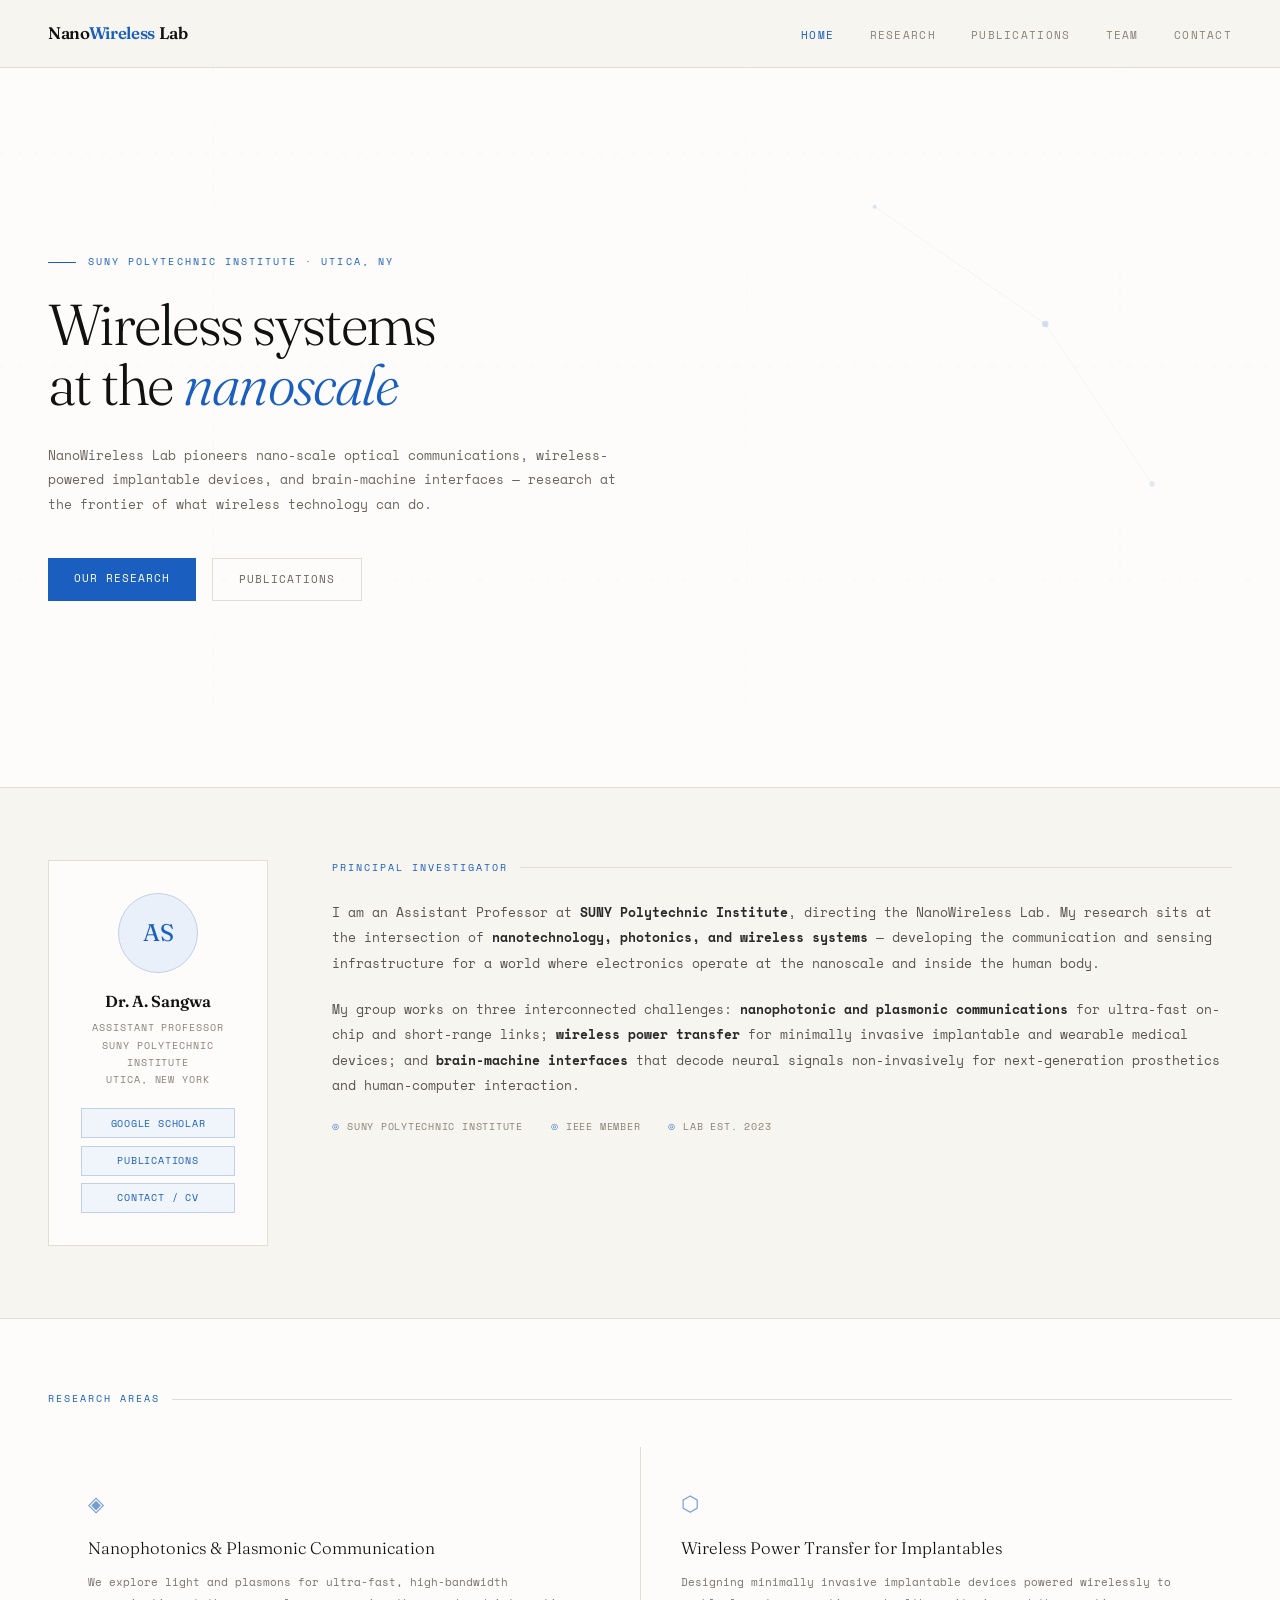
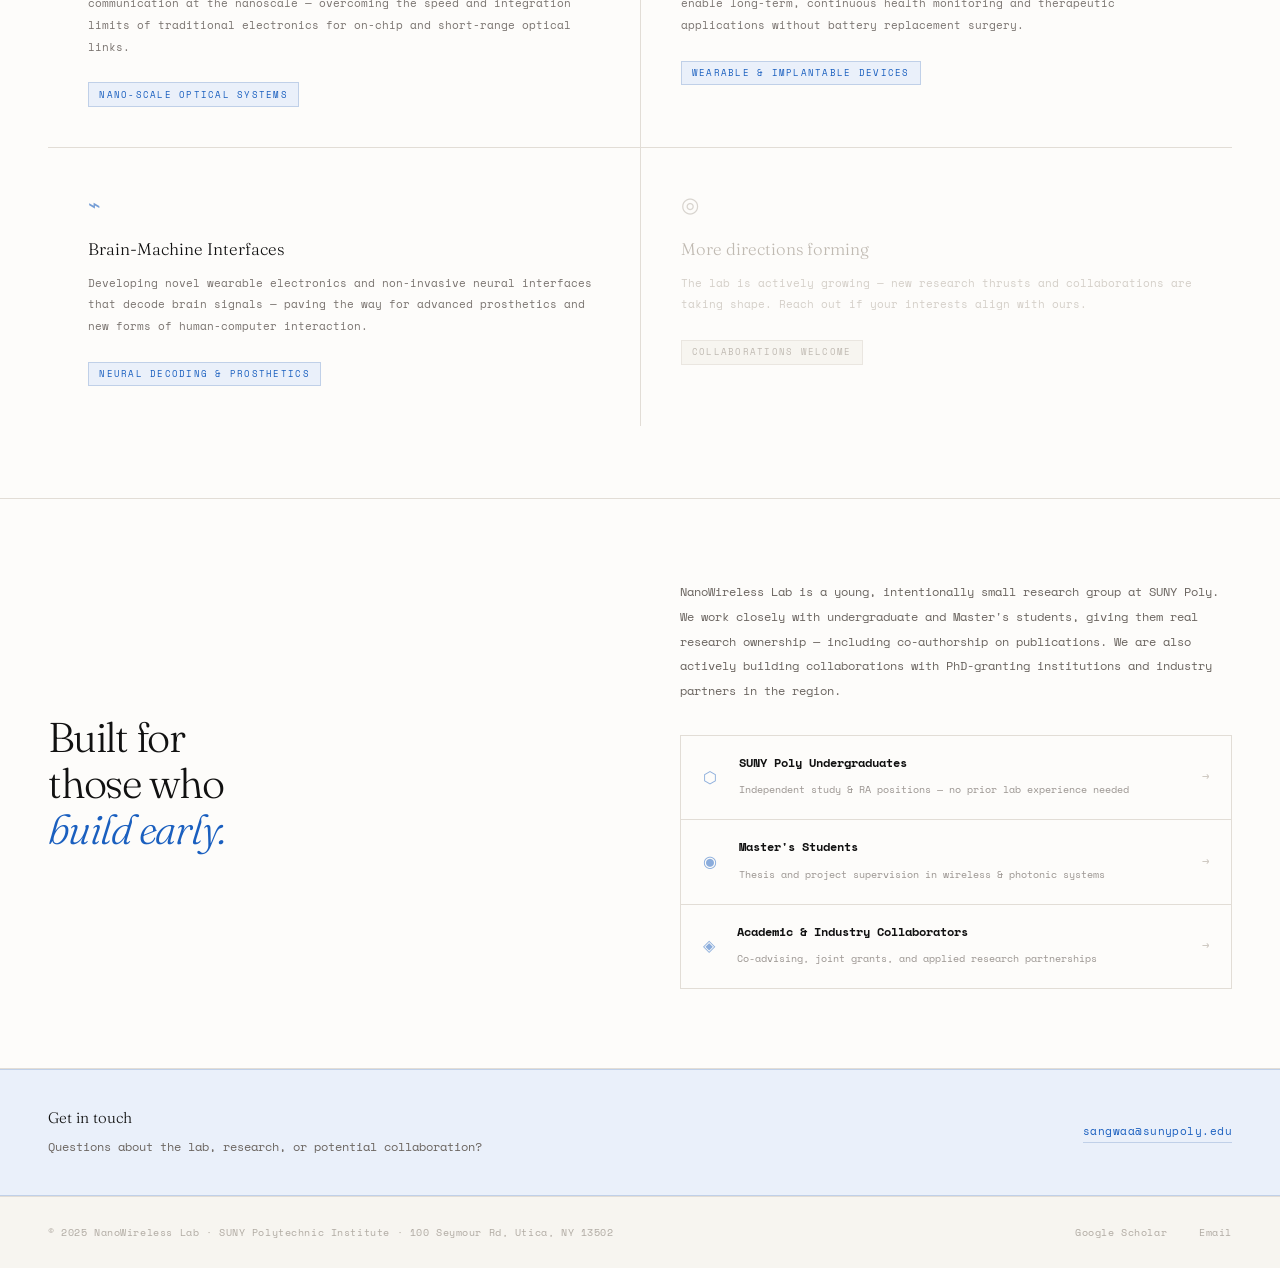
==== index.html @ 0c6a1d3f "Initial site upload" ====
<!DOCTYPE html>
<html lang="en">
<head>
  <meta charset="UTF-8"/>
  <meta name="viewport" content="width=device-width, initial-scale=1.0"/>
  <title>NanoWireless Lab — SUNY Polytechnic Institute</title>
  <meta name="description" content="NanoWireless Lab at SUNY Polytechnic Institute — research in nanophotonics, wireless power transfer, and brain-machine interfaces."/>
  <link rel="stylesheet" href="css/style.css"/>
  <style>
    /* ── HERO ── */
    .hero {
      min-height: 80vh;
      display: flex;
      flex-direction: column;
      justify-content: center;
      padding: 5rem 3rem;
      background: var(--bg-white);
      border-bottom: 1px solid var(--border);
      position: relative;
      overflow: hidden;
    }
    .hero-grid {
      position: absolute;
      inset: 0;
      pointer-events: none;
    }
    .hero-eyebrow {
      font-size: 0.64rem;
      letter-spacing: 0.2em;
      text-transform: uppercase;
      color: var(--blue);
      margin-bottom: 1.5rem;
      display: flex;
      align-items: center;
      gap: 0.75rem;
      position: relative;
      z-index: 2;
    }
    .hero-eyebrow::before { content: ''; display: block; width: 28px; height: 1px; background: var(--blue); }
    .hero h1 {
      font-family: var(--font-serif);
      font-size: clamp(2.8rem, 4.5vw, 4.4rem);
      font-weight: 300;
      line-height: 1.05;
      color: var(--text-dark);
      letter-spacing: -0.03em;
      margin-bottom: 1.75rem;
      max-width: 740px;
      position: relative;
      z-index: 2;
    }
    .hero h1 em { font-style: italic; color: var(--blue); }
    .hero-desc {
      font-size: 0.8rem;
      line-height: 1.95;
      color: var(--text-mute);
      max-width: 580px;
      margin-bottom: 2.5rem;
      position: relative;
      z-index: 2;
    }
    .hero-cta { display: flex; gap: 1rem; position: relative; z-index: 2; flex-wrap: wrap; }

    /* ── PI ── */
    .pi-section {
      padding: 4.5rem 3rem;
      display: grid;
      grid-template-columns: 220px 1fr;
      gap: 4rem;
      align-items: start;
      border-bottom: 1px solid var(--border);
      background: var(--bg);
    }
    .pi-card {
      border: 1px solid var(--border);
      padding: 2rem;
      text-align: center;
      background: var(--bg-white);
    }
    .pi-avatar {
      width: 80px; height: 80px;
      border-radius: 50%;
      background: var(--blue-lt);
      border: 1px solid var(--blue-mid);
      display: flex; align-items: center; justify-content: center;
      font-family: var(--font-serif);
      font-size: 1.5rem;
      color: var(--blue);
      margin: 0 auto 1rem;
    }
    .pi-name { font-family: var(--font-serif); font-size: 1rem; font-weight: 600; color: var(--text-dark); margin-bottom: 0.3rem; }
    .pi-title { font-size: 0.6rem; color: #8A8278; letter-spacing: 0.1em; line-height: 1.8; text-transform: uppercase; margin-bottom: 1.25rem; }
    .pi-links { display: flex; flex-direction: column; gap: 0.45rem; }
    .pi-link {
      font-size: 0.6rem; color: var(--blue); letter-spacing: 0.08em;
      text-transform: uppercase; text-decoration: none;
      border: 1px solid var(--blue-mid); padding: 0.4rem;
      transition: all 0.2s; background: #F0F5FC;
    }
    .pi-link:hover { background: #E0EAFA; text-decoration: none; }

    .pi-bio-label {
      font-size: 0.62rem; letter-spacing: 0.2em; text-transform: uppercase;
      color: var(--blue); margin-bottom: 1.5rem;
      display: flex; align-items: center; gap: 0.75rem;
    }
    .pi-bio-label::after { content: ''; flex: 1; height: 1px; background: var(--border); }
    .pi-bio { font-size: 0.8rem; line-height: 2; color: #5A5450; margin-bottom: 1.25rem; }
    .pi-bio strong { color: var(--text-mid); font-weight: 700; }
    .affil { display: flex; gap: 1.75rem; flex-wrap: wrap; margin-top: 0.75rem; }
    .affil-item { font-size: 0.6rem; color: #8A8278; letter-spacing: 0.08em; text-transform: uppercase; display: flex; align-items: center; gap: 0.45rem; }
    .affil-item::before { content: '◎'; color: var(--blue); font-size: 0.5rem; }

    /* ── RESEARCH ── */
    .research-section {
      padding: 4.5rem 3rem;
      background: var(--bg-white);
      border-bottom: 1px solid var(--border);
    }
    .research-grid {
      display: grid;
      grid-template-columns: 1fr 1fr;
      gap: 1px;
      background: var(--border);
    }
    .research-card {
      background: var(--bg-white);
      padding: 2.5rem;
      position: relative;
      overflow: hidden;
      transition: background 0.25s;
      cursor: default;
    }
    .research-card::before {
      content: ''; position: absolute; top: 0; left: 0;
      width: 3px; height: 0; background: var(--blue);
      transition: height 0.35s ease;
    }
    .research-card:hover { background: #F0F5FC; }
    .research-card:hover::before { height: 100%; }
    .card-icon { font-size: 1.3rem; margin-bottom: 1.1rem; display: block; color: var(--blue); opacity: 0.6; }
    .card-title { font-family: var(--font-serif); font-size: 1.05rem; font-weight: 300; color: var(--text-dark); margin-bottom: 0.7rem; line-height: 1.3; }
    .card-body { font-size: 0.71rem; line-height: 1.9; color: #7A7470; margin-bottom: 1.4rem; }
    .card-tag {
      display: inline-block; font-size: 0.56rem; letter-spacing: 0.14em;
      text-transform: uppercase; color: var(--blue);
      border: 1px solid var(--blue-mid); padding: 0.26rem 0.65rem;
      background: var(--blue-lt);
    }
    .card-ghost .card-title { color: #C0BAB2; }
    .card-ghost .card-body  { color: #D4CFC8; }
    .card-ghost .card-icon  { color: #C0BAB2; }
    .card-ghost .card-tag   { color: #C0BAB2; border-color: var(--border-lt); background: var(--bg); }
    .card-ghost::before { display: none; }
    .card-ghost:hover { background: var(--bg-white); }

    /* ── VISION/JOIN ── */
    .vision-section {
      padding: 5rem 3rem;
      background: var(--bg-white);
      border-bottom: 1px solid var(--border);
      display: grid;
      grid-template-columns: 1fr 1fr;
      gap: 5rem;
      align-items: center;
    }
    .vision-hl {
      font-family: var(--font-serif);
      font-size: 2.6rem;
      font-weight: 300;
      color: var(--text-dark);
      line-height: 1.1;
      letter-spacing: -0.03em;
    }
    .vision-hl em { font-style: italic; color: var(--blue); }
    .vision-body { font-size: 0.77rem; line-height: 2; color: var(--text-mute); margin-bottom: 2rem; }
    .opp-list { display: flex; flex-direction: column; }
    .opp-item {
      display: flex; align-items: center; gap: 1.4rem;
      padding: 1.15rem 1.35rem;
      border: 1px solid var(--border);
      margin-bottom: -1px;
      cursor: pointer;
      transition: all 0.2s;
      background: var(--bg-white);
      text-decoration: none;
    }
    .opp-item:hover { background: #F0F5FC; border-color: #A8C0E0; z-index: 1; position: relative; text-decoration: none; }
    .opp-icon { font-size: 1rem; color: var(--blue); opacity: 0.5; }
    .opp-text strong { display: block; font-size: 0.73rem; color: var(--text-dark); margin-bottom: 0.15rem; }
    .opp-text span { font-size: 0.61rem; color: var(--text-faint); }
    .opp-arrow { margin-left: auto; color: #C8C2BA; transition: color 0.2s; font-size: 0.78rem; }
    .opp-item:hover .opp-arrow { color: var(--blue); }

    @media (max-width: 900px) {
      .pi-section { grid-template-columns: 1fr; gap: 2rem; }
      .research-grid { grid-template-columns: 1fr; }
      .vision-section { grid-template-columns: 1fr; gap: 3rem; }
      .hero { padding: 4rem 1.5rem; }
      .pi-section, .research-section, .vision-section { padding: 3rem 1.5rem; }
    }
  </style>
</head>
<body>

  <nav class="nav">
    <a class="nav-logo" href="index.html">Nano<span>Wireless</span> Lab</a>
    <button class="nav-menu-btn" aria-label="Menu">☰</button>
    <ul class="nav-links">
      <li><a href="index.html" class="active">Home</a></li>
      <li><a href="pages/research.html">Research</a></li>
      <li><a href="pages/publications.html">Publications</a></li>
      <li><a href="pages/team.html">Team</a></li>
      <li><a href="pages/contact.html">Contact</a></li>
    </ul>
  </nav>

  <!-- HERO -->
  <section class="hero">
    <svg class="hero-grid" viewBox="0 0 1200 600" preserveAspectRatio="xMidYMid slice" xmlns="http://www.w3.org/2000/svg">
      <line x1="0" y1="80"  x2="1200" y2="80"  stroke="#1A5FBF" stroke-width="0.4" stroke-dasharray="4,12" opacity="0.07"/>
      <line x1="0" y1="280" x2="1200" y2="280" stroke="#1A5FBF" stroke-width="0.4" stroke-dasharray="4,12" opacity="0.05"/>
      <line x1="0" y1="480" x2="1200" y2="480" stroke="#1A5FBF" stroke-width="0.4" stroke-dasharray="4,12" opacity="0.04"/>
      <line x1="200"  y1="0" x2="200"  y2="600" stroke="#1A5FBF" stroke-width="0.4" stroke-dasharray="4,12" opacity="0.05"/>
      <line x1="700"  y1="0" x2="700"  y2="600" stroke="#1A5FBF" stroke-width="0.4" stroke-dasharray="4,12" opacity="0.04"/>
      <line x1="1050" y1="0" x2="1050" y2="600" stroke="#1A5FBF" stroke-width="0.4" stroke-dasharray="4,12" opacity="0.04"/>
      <circle cx="980" cy="240" r="3"   fill="#1A5FBF" opacity="0.18"/>
      <circle cx="820" cy="130" r="2"   fill="#1A5FBF" opacity="0.14"/>
      <circle cx="1080" cy="390" r="2.5" fill="#1A5FBF" opacity="0.12"/>
      <line x1="980" y1="240" x2="820" y2="130"  stroke="#1A5FBF" stroke-width="0.6" opacity="0.08"/>
      <line x1="980" y1="240" x2="1080" y2="390" stroke="#1A5FBF" stroke-width="0.6" opacity="0.07"/>
    </svg>

    <div class="hero-eyebrow anim-1">SUNY Polytechnic Institute · Utica, NY</div>
    <h1 class="anim-2">Wireless systems<br/>at the <em>nanoscale</em></h1>
    <p class="hero-desc anim-3">
      NanoWireless Lab pioneers nano-scale optical communications, wireless-powered implantable devices, and brain-machine interfaces — research at the frontier of what wireless technology can do.
    </p>
    <div class="hero-cta anim-4">
      <a class="btn-primary" href="pages/research.html">Our Research</a>
      <a class="btn-ghost"    href="pages/publications.html">Publications</a>
    </div>
  </section>

  <!-- PI BIO -->
  <section class="pi-section">
    <div>
      <div class="pi-card">
        <div class="pi-avatar">AS</div>
        <div class="pi-name">Dr. A. Sangwa</div>
        <div class="pi-title">Assistant Professor<br/>SUNY Polytechnic Institute<br/>Utica, New York</div>
        <div class="pi-links">
          <a class="pi-link" href="https://scholar.google.com/citations?user=TsjzTJYAAAAJ&hl=en" target="_blank" rel="noopener">Google Scholar</a>
          <a class="pi-link" href="pages/publications.html">Publications</a>
          <a class="pi-link" href="pages/contact.html">Contact / CV</a>
        </div>
      </div>
    </div>
    <div>
      <div class="pi-bio-label">Principal Investigator</div>
      <p class="pi-bio">
        I am an Assistant Professor at <strong>SUNY Polytechnic Institute</strong>, directing the NanoWireless Lab. My research sits at the intersection of <strong>nanotechnology, photonics, and wireless systems</strong> — developing the communication and sensing infrastructure for a world where electronics operate at the nanoscale and inside the human body.
      </p>
      <p class="pi-bio">
        My group works on three interconnected challenges: <strong>nanophotonic and plasmonic communications</strong> for ultra-fast on-chip and short-range links; <strong>wireless power transfer</strong> for minimally invasive implantable and wearable medical devices; and <strong>brain-machine interfaces</strong> that decode neural signals non-invasively for next-generation prosthetics and human-computer interaction.
      </p>
      <div class="affil">
        <span class="affil-item">SUNY Polytechnic Institute</span>
        <span class="affil-item">IEEE Member</span>
        <span class="affil-item">Lab est. 2023</span>
      </div>
    </div>
  </section>

  <!-- RESEARCH AREAS -->
  <section class="research-section">
    <div class="section-label">Research Areas</div>
    <div class="research-grid">
      <div class="research-card">
        <span class="card-icon">◈</span>
        <h3 class="card-title">Nanophotonics &amp; Plasmonic Communication</h3>
        <p class="card-body">We explore light and plasmons for ultra-fast, high-bandwidth communication at the nanoscale — overcoming the speed and integration limits of traditional electronics for on-chip and short-range optical links.</p>
        <span class="card-tag">Nano-scale Optical Systems</span>
      </div>
      <div class="research-card">
        <span class="card-icon">⬡</span>
        <h3 class="card-title">Wireless Power Transfer for Implantables</h3>
        <p class="card-body">Designing minimally invasive implantable devices powered wirelessly to enable long-term, continuous health monitoring and therapeutic applications without battery replacement surgery.</p>
        <span class="card-tag">Wearable &amp; Implantable Devices</span>
      </div>
      <div class="research-card">
        <span class="card-icon">⌁</span>
        <h3 class="card-title">Brain-Machine Interfaces</h3>
        <p class="card-body">Developing novel wearable electronics and non-invasive neural interfaces that decode brain signals — paving the way for advanced prosthetics and new forms of human-computer interaction.</p>
        <span class="card-tag">Neural Decoding &amp; Prosthetics</span>
      </div>
      <div class="research-card card-ghost">
        <span class="card-icon">◎</span>
        <h3 class="card-title">More directions forming</h3>
        <p class="card-body">The lab is actively growing — new research thrusts and collaborations are taking shape. Reach out if your interests align with ours.</p>
        <span class="card-tag">Collaborations Welcome</span>
      </div>
    </div>
  </section>

  <!-- VISION / JOIN -->
  <section class="vision-section">
    <div>
      <h2 class="vision-hl">Built for<br/>those who<br/><em>build early.</em></h2>
    </div>
    <div>
      <p class="vision-body">
        NanoWireless Lab is a young, intentionally small research group at SUNY Poly. We work closely with undergraduate and Master's students, giving them real research ownership — including co-authorship on publications. We are also actively building collaborations with PhD-granting institutions and industry partners in the region.
      </p>
      <div class="opp-list">
        <a class="opp-item" href="pages/contact.html">
          <span class="opp-icon">⬡</span>
          <div class="opp-text">
            <strong>SUNY Poly Undergraduates</strong>
            <span>Independent study &amp; RA positions — no prior lab experience needed</span>
          </div>
          <span class="opp-arrow">→</span>
        </a>
        <a class="opp-item" href="pages/contact.html">
          <span class="opp-icon">◉</span>
          <div class="opp-text">
            <strong>Master's Students</strong>
            <span>Thesis and project supervision in wireless &amp; photonic systems</span>
          </div>
          <span class="opp-arrow">→</span>
        </a>
        <a class="opp-item" href="pages/contact.html">
          <span class="opp-icon">◈</span>
          <div class="opp-text">
            <strong>Academic &amp; Industry Collaborators</strong>
            <span>Co-advising, joint grants, and applied research partnerships</span>
          </div>
          <span class="opp-arrow">→</span>
        </a>
      </div>
    </div>
  </section>

  <div class="contact-strip">
    <div>
      <strong>Get in touch</strong>
      <span>Questions about the lab, research, or potential collaboration?</span>
    </div>
    <a href="mailto:sangwaa@sunypoly.edu">sangwaa@sunypoly.edu</a>
  </div>

  <footer>
    <span class="footer-copy">© 2025 NanoWireless Lab · SUNY Polytechnic Institute · 100 Seymour Rd, Utica, NY 13502</span>
    <div class="footer-links">
      <a href="https://scholar.google.com/citations?user=TsjzTJYAAAAJ&hl=en" target="_blank" rel="noopener">Google Scholar</a>
      <a href="mailto:sangwaa@sunypoly.edu">Email</a>
    </div>
  </footer>

  <script src="js/main.js"></script>
</body>
</html>
---- css/style.css ----
@import url('https://fonts.googleapis.com/css2?family=Space+Mono:ital,wght@0,400;0,700&family=Fraunces:ital,opsz,wght@0,9..144,300;0,9..144,600;1,9..144,300&display=swap');

*, *::before, *::after { box-sizing: border-box; margin: 0; padding: 0; }

:root {
  --bg:        #F7F5F0;
  --bg-white:  #FDFCFA;
  --border:    #E2DDD6;
  --border-lt: #EAE6E0;
  --blue:      #1A5FBF;
  --blue-lt:   #EAF0FA;
  --blue-mid:  #C0D0E8;
  --text-dark: #111111;
  --text-mid:  #2A2A2A;
  --text-mute: #6B6560;
  --text-faint:#9A9490;
  --font-serif: 'Fraunces', serif;
  --font-mono:  'Space Mono', monospace;
}

html { scroll-behavior: smooth; }

body {
  font-family: var(--font-mono);
  background: var(--bg);
  color: var(--text-mid);
  font-size: 16px;
  line-height: 1.6;
}

a { color: var(--blue); text-decoration: none; }
a:hover { text-decoration: underline; }

/* ── NAV ── */
.nav {
  display: flex;
  justify-content: space-between;
  align-items: center;
  padding: 1.25rem 3rem;
  background: var(--bg);
  border-bottom: 1px solid var(--border);
  position: sticky;
  top: 0;
  z-index: 100;
}
.nav-logo {
  font-family: var(--font-serif);
  font-size: 1.05rem;
  font-weight: 600;
  color: var(--text-dark);
  letter-spacing: -0.02em;
  text-decoration: none;
}
.nav-logo span { color: var(--blue); }
.nav-links {
  display: flex;
  gap: 2.2rem;
  list-style: none;
}
.nav-links a {
  color: #8A8278;
  font-size: 0.67rem;
  letter-spacing: 0.12em;
  text-transform: uppercase;
  text-decoration: none;
  transition: color 0.2s;
}
.nav-links a:hover,
.nav-links a.active { color: var(--blue); }

.nav-menu-btn {
  display: none;
  background: none;
  border: none;
  cursor: pointer;
  font-size: 1.2rem;
  color: var(--text-mid);
}

/* ── BUTTONS ── */
.btn-primary {
  background: var(--blue);
  color: #fff;
  border: none;
  padding: 0.72rem 1.6rem;
  font-family: var(--font-mono);
  font-size: 0.67rem;
  letter-spacing: 0.1em;
  text-transform: uppercase;
  cursor: pointer;
  transition: background 0.2s;
  text-decoration: none;
  display: inline-block;
}
.btn-primary:hover { background: #1450A3; text-decoration: none; color: #fff; }

.btn-ghost {
  background: transparent;
  color: var(--text-mute);
  border: 1px solid var(--border);
  padding: 0.72rem 1.6rem;
  font-family: var(--font-mono);
  font-size: 0.67rem;
  letter-spacing: 0.1em;
  text-transform: uppercase;
  cursor: pointer;
  transition: all 0.2s;
  text-decoration: none;
  display: inline-block;
}
.btn-ghost:hover { border-color: var(--blue); color: var(--blue); text-decoration: none; }

/* ── SECTION LABEL ── */
.section-label {
  font-size: 0.62rem;
  letter-spacing: 0.2em;
  text-transform: uppercase;
  color: var(--blue);
  margin-bottom: 2.5rem;
  display: flex;
  align-items: center;
  gap: 0.75rem;
}
.section-label::after {
  content: '';
  flex: 1;
  height: 1px;
  background: var(--border);
}

/* ── PAGE HEADER (inner pages) ── */
.page-header {
  padding: 3.5rem 3rem 3rem;
  background: var(--bg-white);
  border-bottom: 1px solid var(--border);
}
.page-header .eyebrow {
  font-size: 0.62rem;
  letter-spacing: 0.2em;
  text-transform: uppercase;
  color: var(--blue);
  margin-bottom: 0.75rem;
  display: flex;
  align-items: center;
  gap: 0.6rem;
}
.page-header .eyebrow::before { content: ''; width: 22px; height: 1px; background: var(--blue); display: block; }
.page-header h1 {
  font-family: var(--font-serif);
  font-size: clamp(2rem, 3.5vw, 2.8rem);
  font-weight: 300;
  color: var(--text-dark);
  letter-spacing: -0.03em;
  line-height: 1.1;
}
.page-header p {
  font-size: 0.8rem;
  color: var(--text-mute);
  margin-top: 1rem;
  line-height: 1.9;
  max-width: 600px;
}

/* ── CONTACT STRIP ── */
.contact-strip {
  padding: 2.25rem 3rem;
  background: var(--blue-lt);
  border-top: 1px solid var(--blue-mid);
  border-bottom: 1px solid var(--blue-mid);
  display: flex;
  justify-content: space-between;
  align-items: center;
  gap: 1rem;
}
.contact-strip strong {
  display: block;
  font-family: var(--font-serif);
  font-size: 0.95rem;
  font-weight: 300;
  color: var(--text-dark);
  margin-bottom: 0.2rem;
}
.contact-strip span { font-size: 0.72rem; color: var(--text-mute); }
.contact-strip a {
  font-size: 0.7rem;
  color: var(--blue);
  border-bottom: 1px solid var(--blue-mid);
  padding-bottom: 0.1rem;
  letter-spacing: 0.04em;
  white-space: nowrap;
}

/* ── FOOTER ── */
footer {
  padding: 1.75rem 3rem;
  background: var(--bg);
  border-top: 1px solid var(--border);
  display: flex;
  justify-content: space-between;
  align-items: center;
  gap: 1rem;
}
.footer-copy { font-size: 0.6rem; color: #B0AAA2; letter-spacing: 0.06em; }
.footer-links { display: flex; gap: 2rem; }
.footer-links a { font-size: 0.6rem; color: #B0AAA2; text-decoration: none; letter-spacing: 0.06em; transition: color 0.2s; }
.footer-links a:hover { color: var(--blue); }

/* ── ANIMATIONS ── */
@keyframes fade-up {
  from { opacity: 0; transform: translateY(18px); }
  to   { opacity: 1; transform: translateY(0); }
}
.anim-1 { animation: fade-up 0.6s ease both; }
.anim-2 { animation: fade-up 0.6s 0.1s ease both; }
.anim-3 { animation: fade-up 0.6s 0.2s ease both; }
.anim-4 { animation: fade-up 0.6s 0.3s ease both; }

/* ── RESPONSIVE ── */
@media (max-width: 768px) {
  .nav { padding: 1rem 1.5rem; }
  .nav-links { display: none; flex-direction: column; gap: 1rem; position: absolute; top: 100%; left: 0; right: 0; background: var(--bg); border-bottom: 1px solid var(--border); padding: 1.5rem; }
  .nav-links.open { display: flex; }
  .nav-menu-btn { display: block; }
  .contact-strip { flex-direction: column; align-items: flex-start; }
  footer { flex-direction: column; align-items: flex-start; gap: 1rem; }
  .page-header { padding: 2.5rem 1.5rem 2rem; }
}
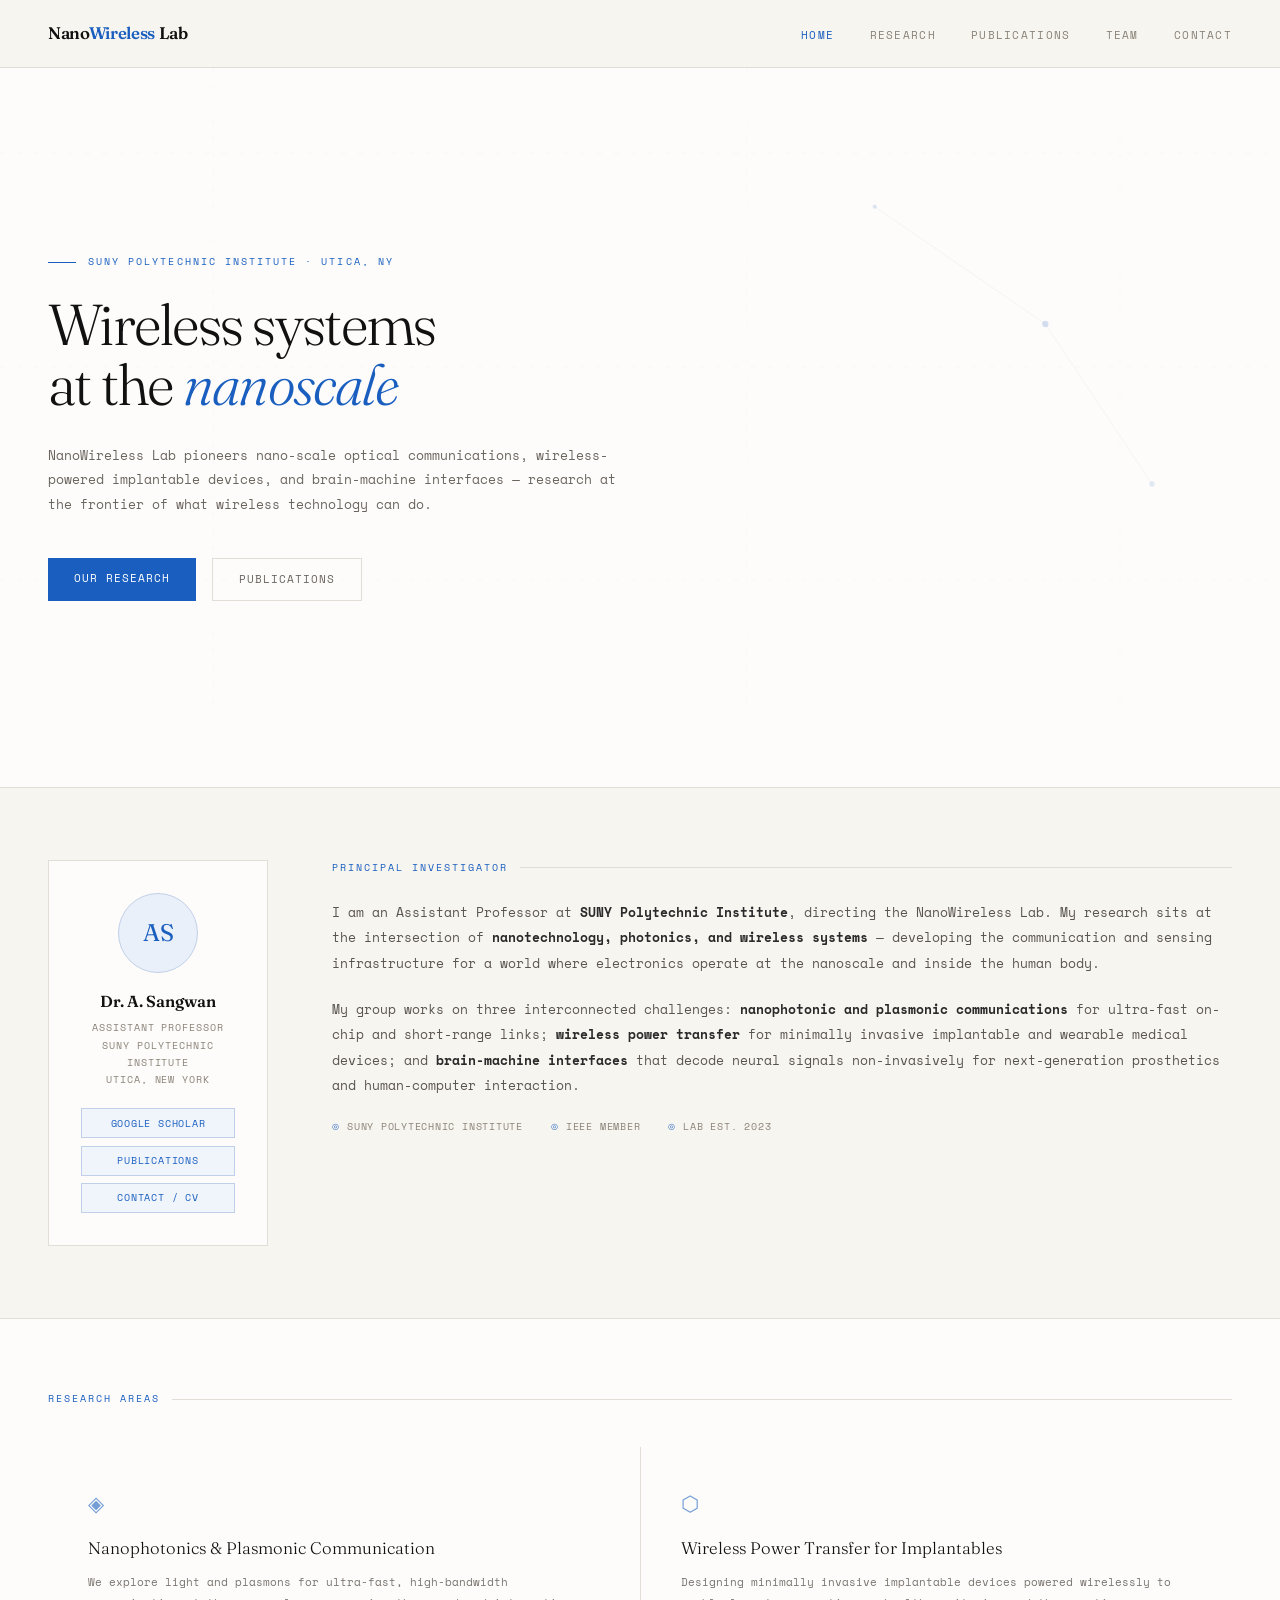
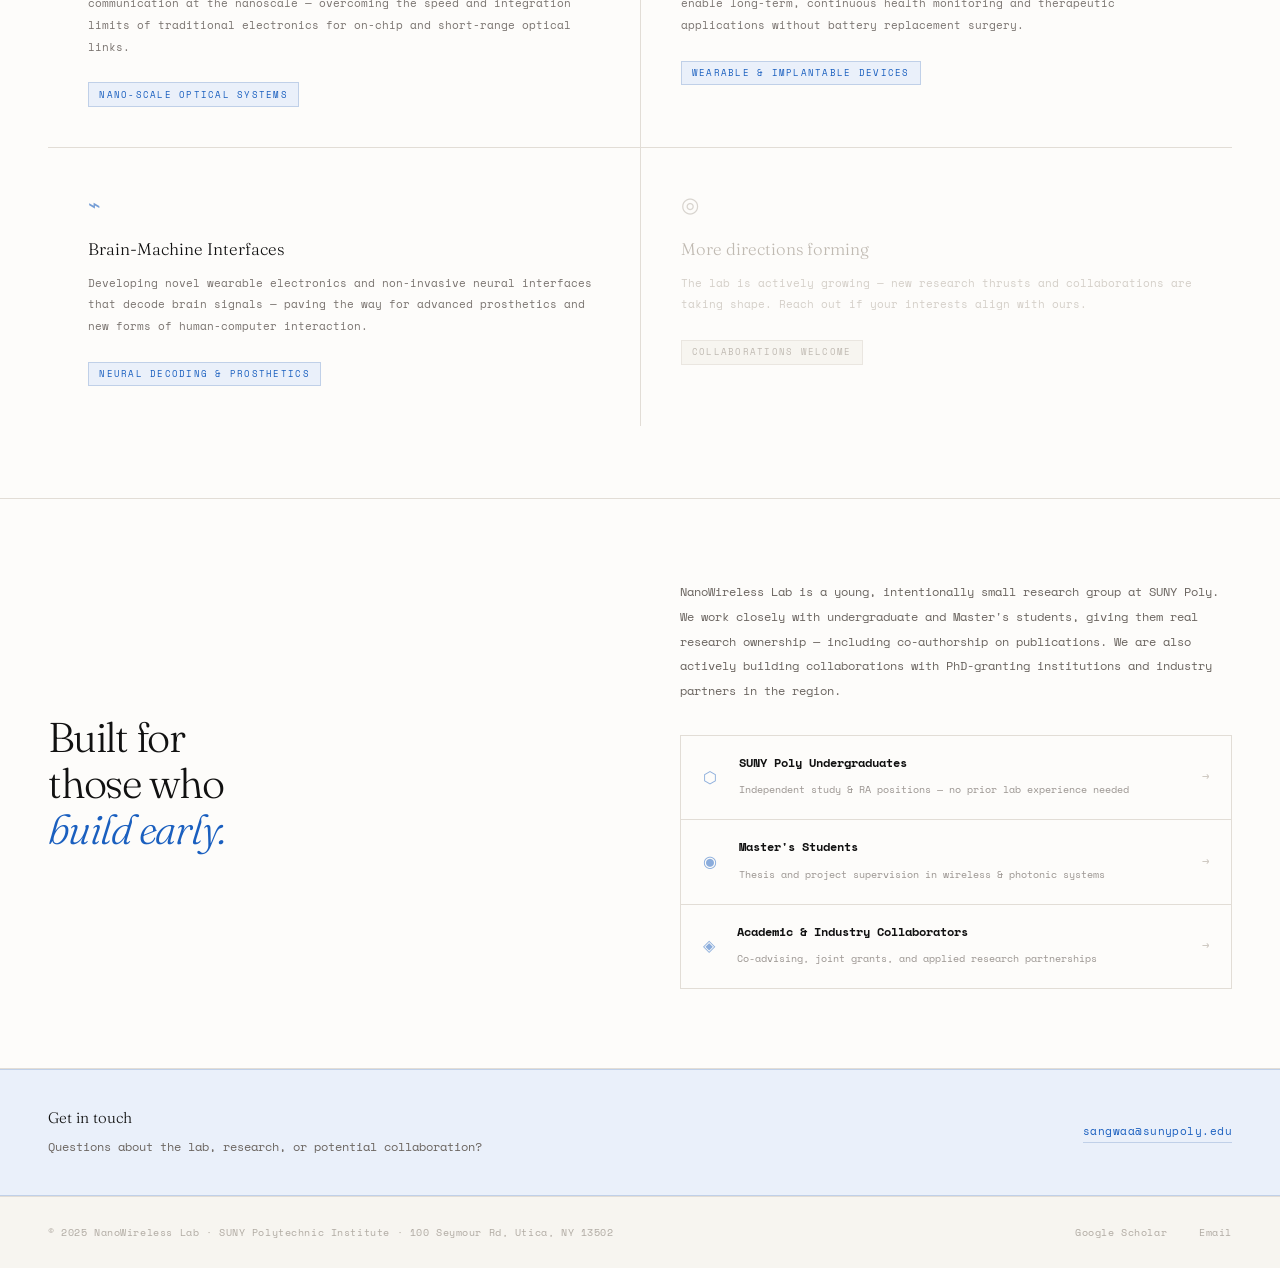
==== commit e123ce6f: "Correct name spelling from 'Sangwa' to 'Sangwan'" ====
--- a/index.html
+++ b/index.html
@@ -247,7 +247,7 @@
     <div>
       <div class="pi-card">
         <div class="pi-avatar">AS</div>
-        <div class="pi-name">Dr. A. Sangwa</div>
+        <div class="pi-name">Dr. A. Sangwan</div>
         <div class="pi-title">Assistant Professor<br/>SUNY Polytechnic Institute<br/>Utica, New York</div>
         <div class="pi-links">
           <a class="pi-link" href="https://scholar.google.com/citations?user=TsjzTJYAAAAJ&hl=en" target="_blank" rel="noopener">Google Scholar</a>
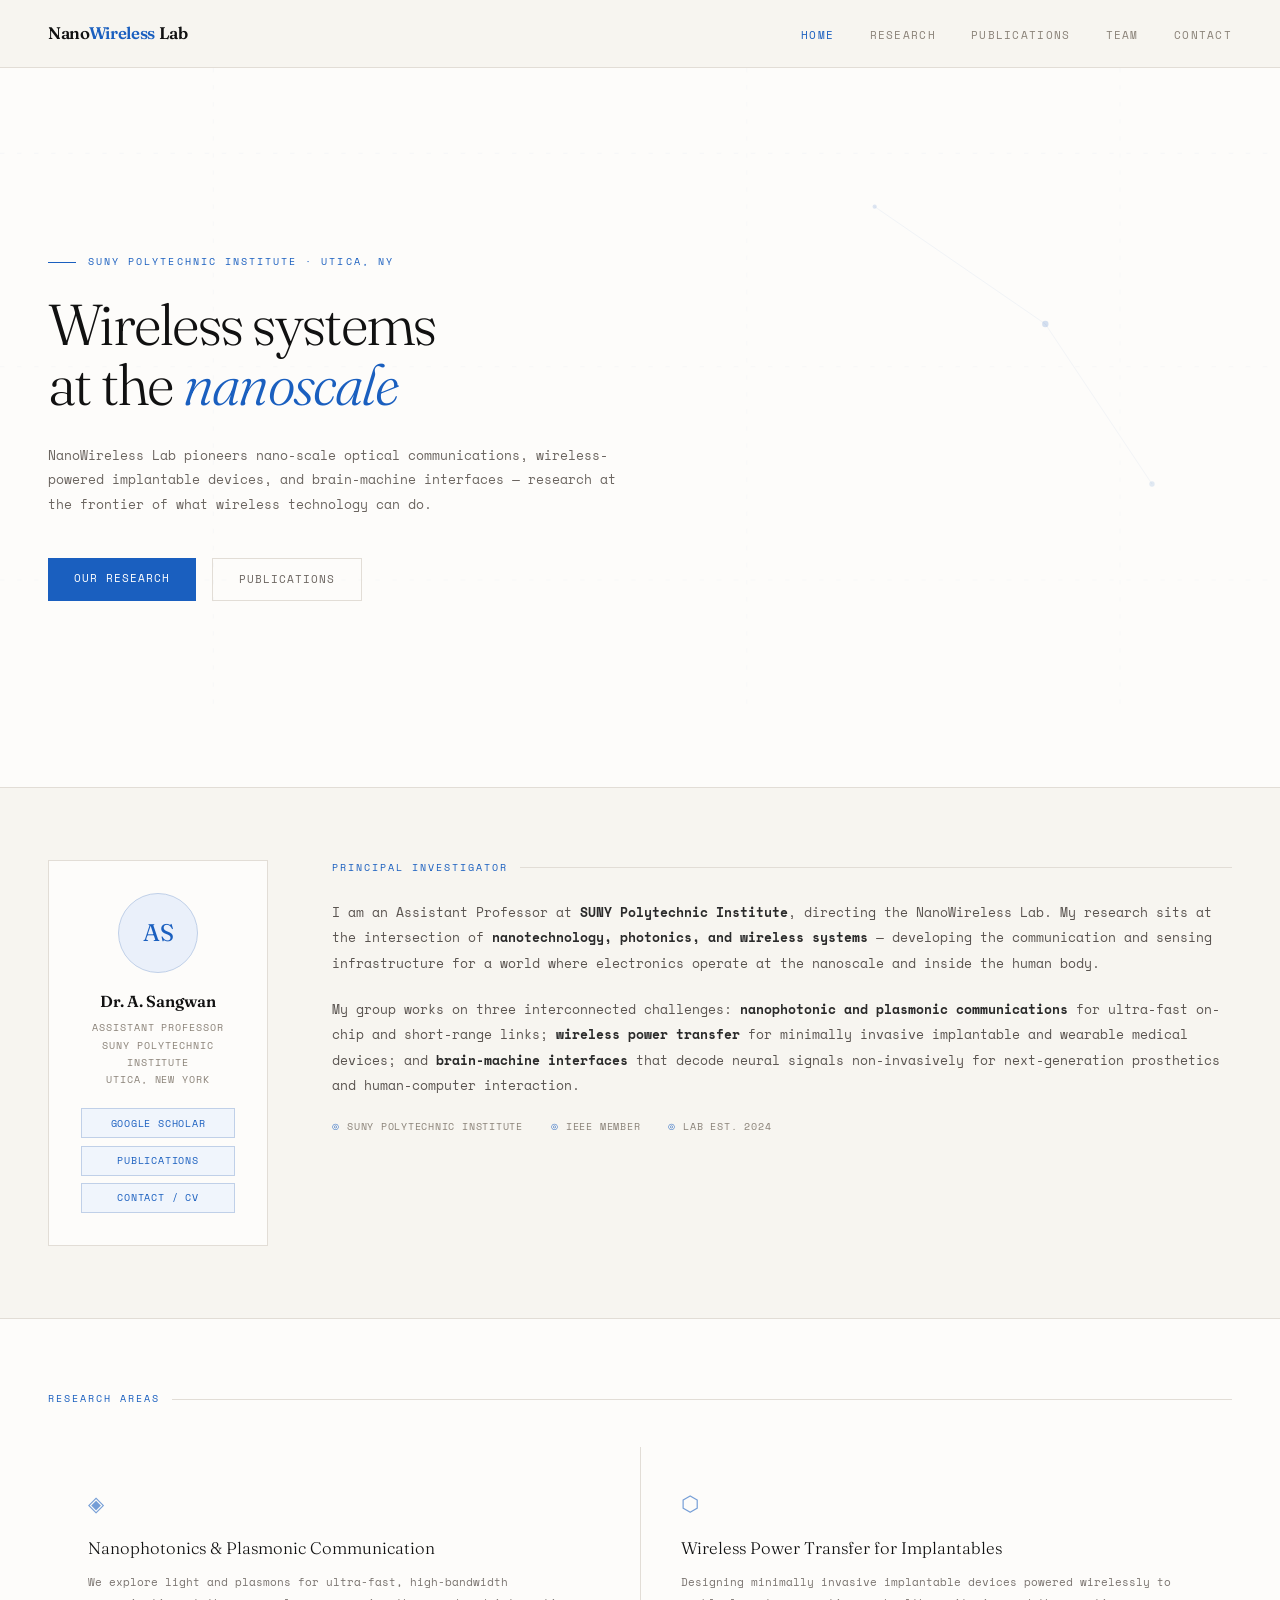
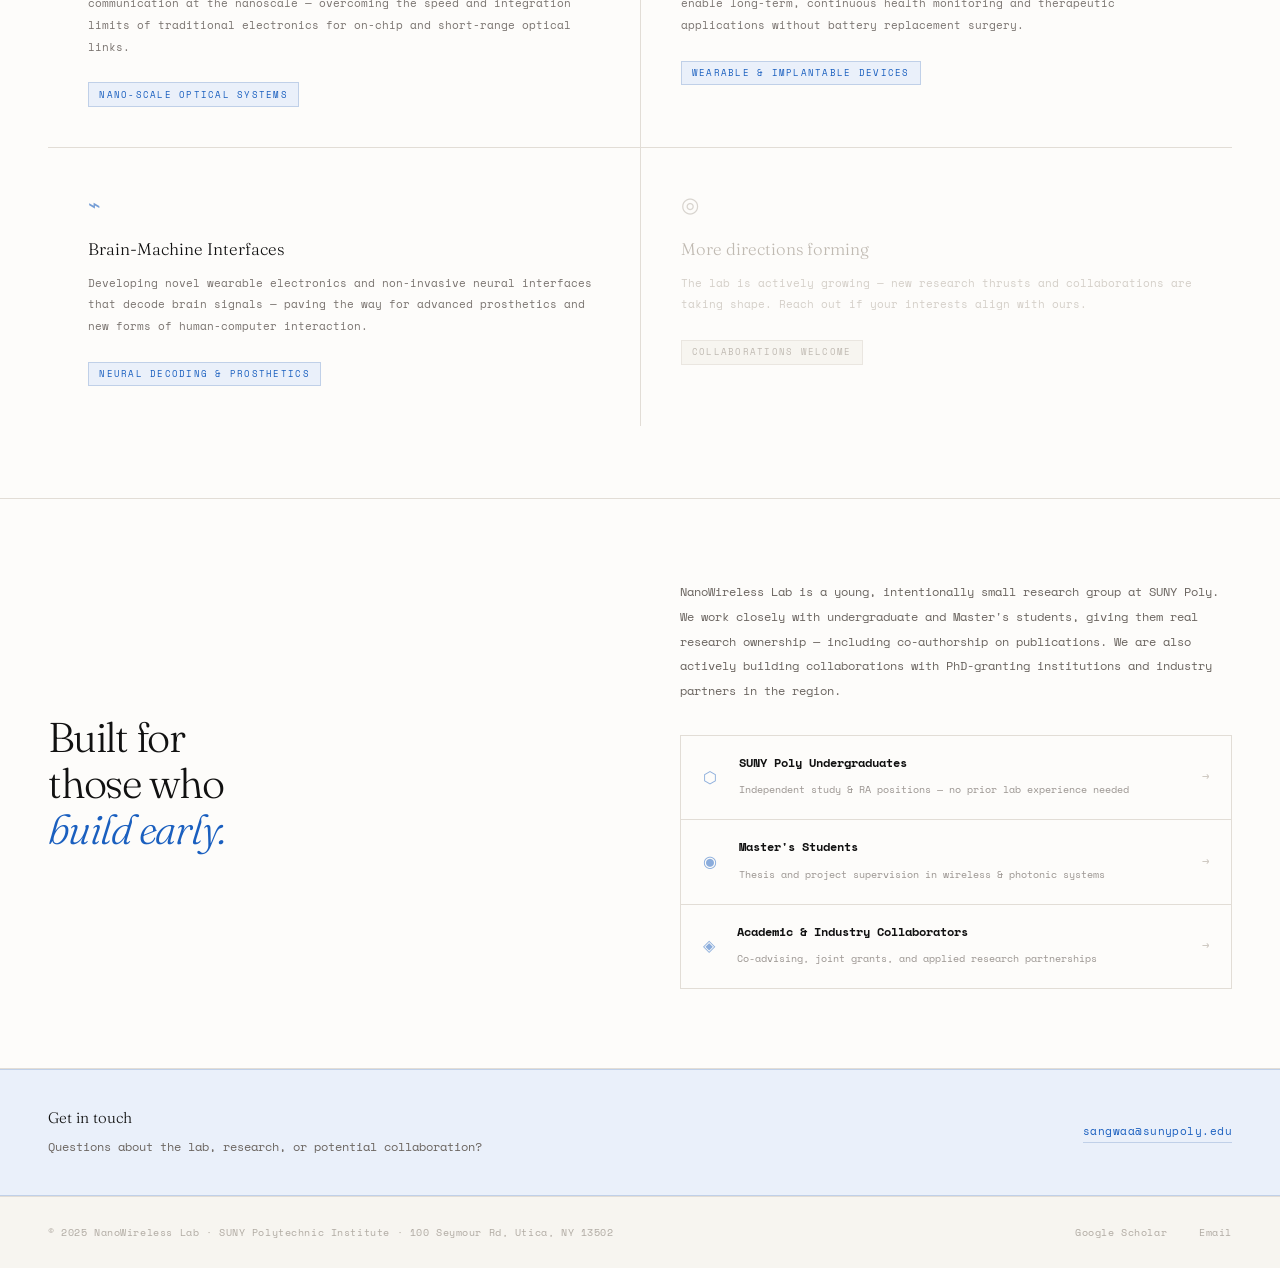
==== commit f04ec23e: "Update lab establishment year from 2023 to 2024" ====
--- a/index.html
+++ b/index.html
@@ -267,7 +267,7 @@
       <div class="affil">
         <span class="affil-item">SUNY Polytechnic Institute</span>
         <span class="affil-item">IEEE Member</span>
-        <span class="affil-item">Lab est. 2023</span>
+        <span class="affil-item">Lab est. 2024</span>
       </div>
     </div>
   </section>
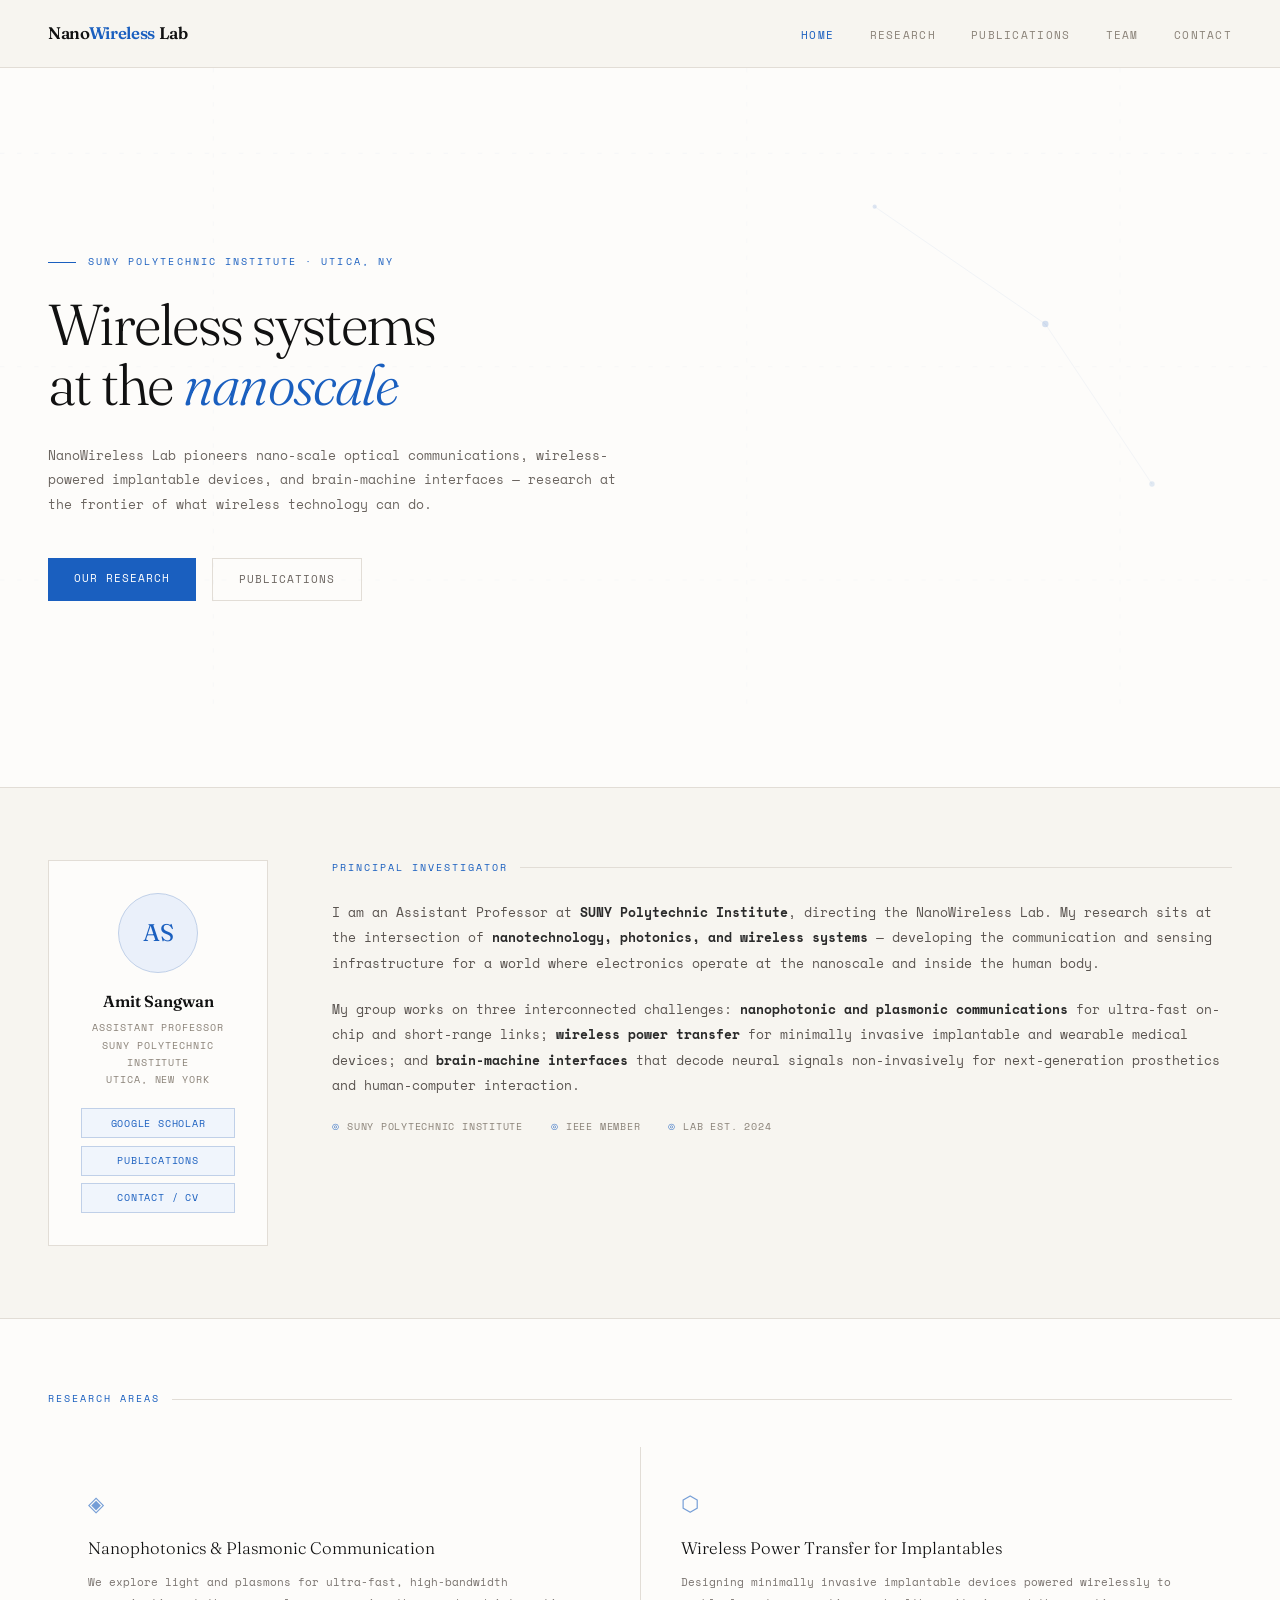
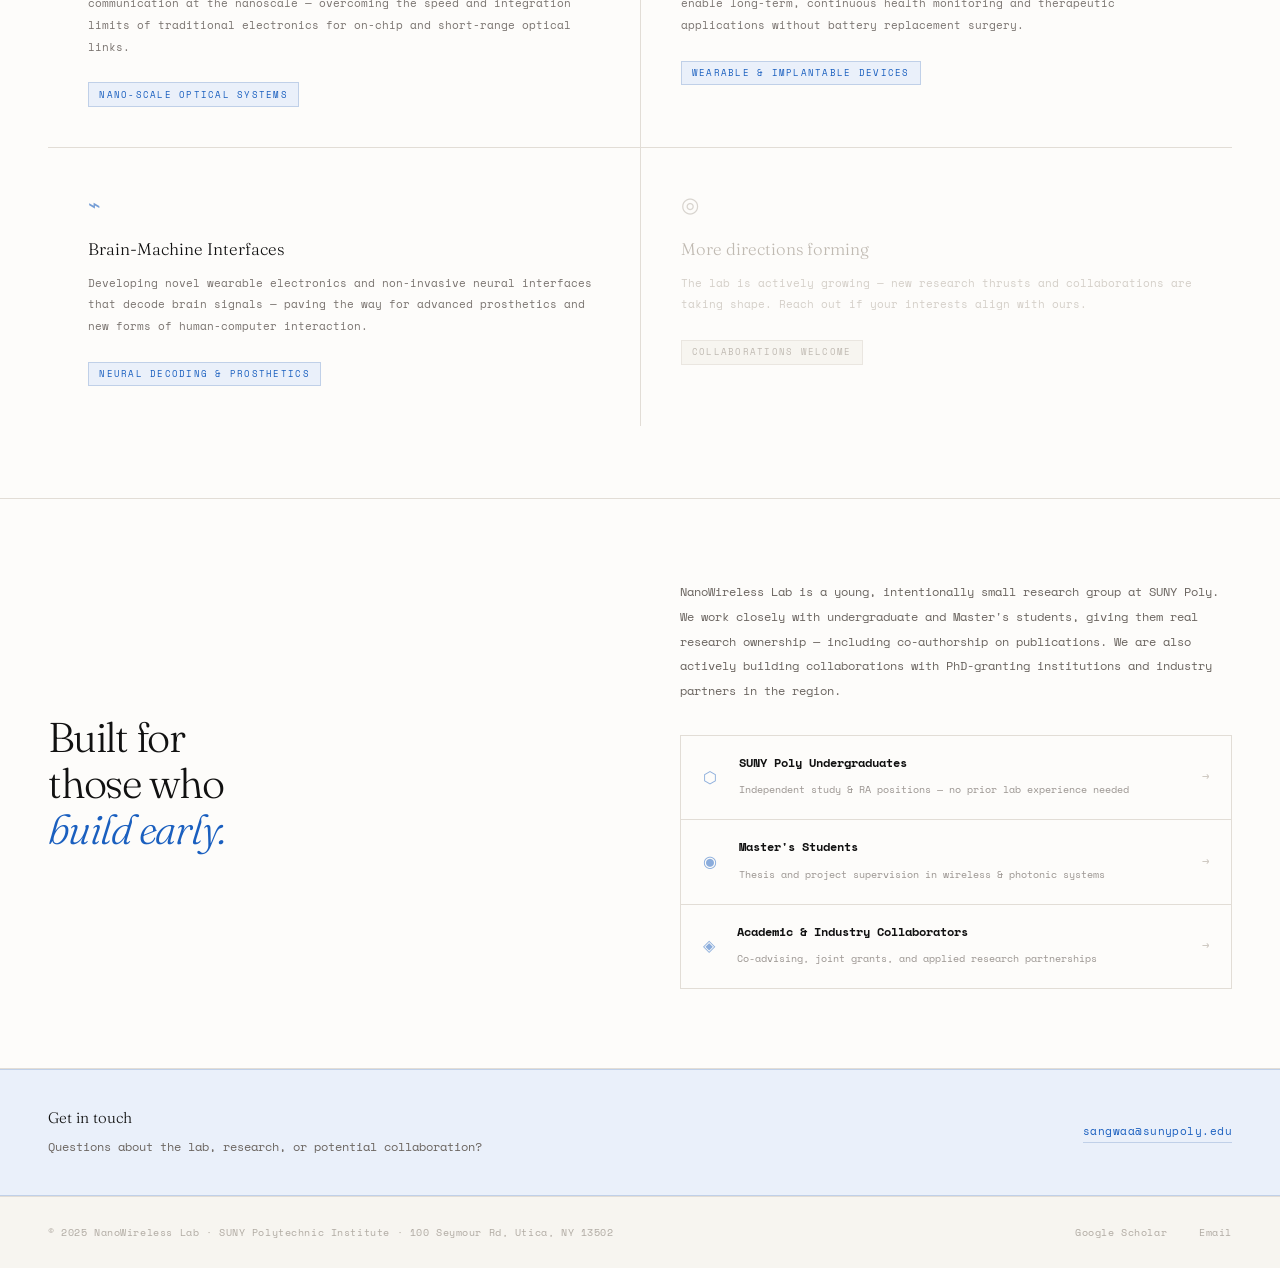
==== commit c3d066cb: "style: reformat CSS and HTML for improved readability and consistency" ====
--- a/index.html
+++ b/index.html
@@ -1,11 +1,13 @@
 <!DOCTYPE html>
 <html lang="en">
+
 <head>
-  <meta charset="UTF-8"/>
-  <meta name="viewport" content="width=device-width, initial-scale=1.0"/>
+  <meta charset="UTF-8" />
+  <meta name="viewport" content="width=device-width, initial-scale=1.0" />
   <title>NanoWireless Lab — SUNY Polytechnic Institute</title>
-  <meta name="description" content="NanoWireless Lab at SUNY Polytechnic Institute — research in nanophotonics, wireless power transfer, and brain-machine interfaces."/>
-  <link rel="stylesheet" href="css/style.css"/>
+  <meta name="description"
+    content="NanoWireless Lab at SUNY Polytechnic Institute — research in nanophotonics, wireless power transfer, and brain-machine interfaces." />
+  <link rel="stylesheet" href="css/style.css" />
   <style>
     /* ── HERO ── */
     .hero {
@@ -19,11 +21,13 @@
       position: relative;
       overflow: hidden;
     }
+
     .hero-grid {
       position: absolute;
       inset: 0;
       pointer-events: none;
     }
+
     .hero-eyebrow {
       font-size: 0.64rem;
       letter-spacing: 0.2em;
@@ -36,7 +40,15 @@
       position: relative;
       z-index: 2;
     }
-    .hero-eyebrow::before { content: ''; display: block; width: 28px; height: 1px; background: var(--blue); }
+
+    .hero-eyebrow::before {
+      content: '';
+      display: block;
+      width: 28px;
+      height: 1px;
+      background: var(--blue);
+    }
+
     .hero h1 {
       font-family: var(--font-serif);
       font-size: clamp(2.8rem, 4.5vw, 4.4rem);
@@ -49,7 +61,12 @@
       position: relative;
       z-index: 2;
     }
-    .hero h1 em { font-style: italic; color: var(--blue); }
+
+    .hero h1 em {
+      font-style: italic;
+      color: var(--blue);
+    }
+
     .hero-desc {
       font-size: 0.8rem;
       line-height: 1.95;
@@ -59,7 +76,14 @@
       position: relative;
       z-index: 2;
     }
-    .hero-cta { display: flex; gap: 1rem; position: relative; z-index: 2; flex-wrap: wrap; }
+
+    .hero-cta {
+      display: flex;
+      gap: 1rem;
+      position: relative;
+      z-index: 2;
+      flex-wrap: wrap;
+    }
 
     /* ── PI ── */
     .pi-section {
@@ -71,45 +95,121 @@
       border-bottom: 1px solid var(--border);
       background: var(--bg);
     }
+
     .pi-card {
       border: 1px solid var(--border);
       padding: 2rem;
       text-align: center;
       background: var(--bg-white);
     }
+
     .pi-avatar {
-      width: 80px; height: 80px;
+      width: 80px;
+      height: 80px;
       border-radius: 50%;
       background: var(--blue-lt);
       border: 1px solid var(--blue-mid);
-      display: flex; align-items: center; justify-content: center;
+      display: flex;
+      align-items: center;
+      justify-content: center;
       font-family: var(--font-serif);
       font-size: 1.5rem;
       color: var(--blue);
       margin: 0 auto 1rem;
     }
-    .pi-name { font-family: var(--font-serif); font-size: 1rem; font-weight: 600; color: var(--text-dark); margin-bottom: 0.3rem; }
-    .pi-title { font-size: 0.6rem; color: #8A8278; letter-spacing: 0.1em; line-height: 1.8; text-transform: uppercase; margin-bottom: 1.25rem; }
-    .pi-links { display: flex; flex-direction: column; gap: 0.45rem; }
+
+    .pi-name {
+      font-family: var(--font-serif);
+      font-size: 1rem;
+      font-weight: 600;
+      color: var(--text-dark);
+      margin-bottom: 0.3rem;
+    }
+
+    .pi-title {
+      font-size: 0.6rem;
+      color: #8A8278;
+      letter-spacing: 0.1em;
+      line-height: 1.8;
+      text-transform: uppercase;
+      margin-bottom: 1.25rem;
+    }
+
+    .pi-links {
+      display: flex;
+      flex-direction: column;
+      gap: 0.45rem;
+    }
+
     .pi-link {
-      font-size: 0.6rem; color: var(--blue); letter-spacing: 0.08em;
-      text-transform: uppercase; text-decoration: none;
-      border: 1px solid var(--blue-mid); padding: 0.4rem;
-      transition: all 0.2s; background: #F0F5FC;
-    }
-    .pi-link:hover { background: #E0EAFA; text-decoration: none; }
+      font-size: 0.6rem;
+      color: var(--blue);
+      letter-spacing: 0.08em;
+      text-transform: uppercase;
+      text-decoration: none;
+      border: 1px solid var(--blue-mid);
+      padding: 0.4rem;
+      transition: all 0.2s;
+      background: #F0F5FC;
+    }
+
+    .pi-link:hover {
+      background: #E0EAFA;
+      text-decoration: none;
+    }
 
     .pi-bio-label {
-      font-size: 0.62rem; letter-spacing: 0.2em; text-transform: uppercase;
-      color: var(--blue); margin-bottom: 1.5rem;
-      display: flex; align-items: center; gap: 0.75rem;
-    }
-    .pi-bio-label::after { content: ''; flex: 1; height: 1px; background: var(--border); }
-    .pi-bio { font-size: 0.8rem; line-height: 2; color: #5A5450; margin-bottom: 1.25rem; }
-    .pi-bio strong { color: var(--text-mid); font-weight: 700; }
-    .affil { display: flex; gap: 1.75rem; flex-wrap: wrap; margin-top: 0.75rem; }
-    .affil-item { font-size: 0.6rem; color: #8A8278; letter-spacing: 0.08em; text-transform: uppercase; display: flex; align-items: center; gap: 0.45rem; }
-    .affil-item::before { content: '◎'; color: var(--blue); font-size: 0.5rem; }
+      font-size: 0.62rem;
+      letter-spacing: 0.2em;
+      text-transform: uppercase;
+      color: var(--blue);
+      margin-bottom: 1.5rem;
+      display: flex;
+      align-items: center;
+      gap: 0.75rem;
+    }
+
+    .pi-bio-label::after {
+      content: '';
+      flex: 1;
+      height: 1px;
+      background: var(--border);
+    }
+
+    .pi-bio {
+      font-size: 0.8rem;
+      line-height: 2;
+      color: #5A5450;
+      margin-bottom: 1.25rem;
+    }
+
+    .pi-bio strong {
+      color: var(--text-mid);
+      font-weight: 700;
+    }
+
+    .affil {
+      display: flex;
+      gap: 1.75rem;
+      flex-wrap: wrap;
+      margin-top: 0.75rem;
+    }
+
+    .affil-item {
+      font-size: 0.6rem;
+      color: #8A8278;
+      letter-spacing: 0.08em;
+      text-transform: uppercase;
+      display: flex;
+      align-items: center;
+      gap: 0.45rem;
+    }
+
+    .affil-item::before {
+      content: '◎';
+      color: var(--blue);
+      font-size: 0.5rem;
+    }
 
     /* ── RESEARCH ── */
     .research-section {
@@ -117,12 +217,14 @@
       background: var(--bg-white);
       border-bottom: 1px solid var(--border);
     }
+
     .research-grid {
       display: grid;
       grid-template-columns: 1fr 1fr;
       gap: 1px;
       background: var(--border);
     }
+
     .research-card {
       background: var(--bg-white);
       padding: 2.5rem;
@@ -131,28 +233,86 @@
       transition: background 0.25s;
       cursor: default;
     }
+
     .research-card::before {
-      content: ''; position: absolute; top: 0; left: 0;
-      width: 3px; height: 0; background: var(--blue);
+      content: '';
+      position: absolute;
+      top: 0;
+      left: 0;
+      width: 3px;
+      height: 0;
+      background: var(--blue);
       transition: height 0.35s ease;
     }
-    .research-card:hover { background: #F0F5FC; }
-    .research-card:hover::before { height: 100%; }
-    .card-icon { font-size: 1.3rem; margin-bottom: 1.1rem; display: block; color: var(--blue); opacity: 0.6; }
-    .card-title { font-family: var(--font-serif); font-size: 1.05rem; font-weight: 300; color: var(--text-dark); margin-bottom: 0.7rem; line-height: 1.3; }
-    .card-body { font-size: 0.71rem; line-height: 1.9; color: #7A7470; margin-bottom: 1.4rem; }
+
+    .research-card:hover {
+      background: #F0F5FC;
+    }
+
+    .research-card:hover::before {
+      height: 100%;
+    }
+
+    .card-icon {
+      font-size: 1.3rem;
+      margin-bottom: 1.1rem;
+      display: block;
+      color: var(--blue);
+      opacity: 0.6;
+    }
+
+    .card-title {
+      font-family: var(--font-serif);
+      font-size: 1.05rem;
+      font-weight: 300;
+      color: var(--text-dark);
+      margin-bottom: 0.7rem;
+      line-height: 1.3;
+    }
+
+    .card-body {
+      font-size: 0.71rem;
+      line-height: 1.9;
+      color: #7A7470;
+      margin-bottom: 1.4rem;
+    }
+
     .card-tag {
-      display: inline-block; font-size: 0.56rem; letter-spacing: 0.14em;
-      text-transform: uppercase; color: var(--blue);
-      border: 1px solid var(--blue-mid); padding: 0.26rem 0.65rem;
+      display: inline-block;
+      font-size: 0.56rem;
+      letter-spacing: 0.14em;
+      text-transform: uppercase;
+      color: var(--blue);
+      border: 1px solid var(--blue-mid);
+      padding: 0.26rem 0.65rem;
       background: var(--blue-lt);
     }
-    .card-ghost .card-title { color: #C0BAB2; }
-    .card-ghost .card-body  { color: #D4CFC8; }
-    .card-ghost .card-icon  { color: #C0BAB2; }
-    .card-ghost .card-tag   { color: #C0BAB2; border-color: var(--border-lt); background: var(--bg); }
-    .card-ghost::before { display: none; }
-    .card-ghost:hover { background: var(--bg-white); }
+
+    .card-ghost .card-title {
+      color: #C0BAB2;
+    }
+
+    .card-ghost .card-body {
+      color: #D4CFC8;
+    }
+
+    .card-ghost .card-icon {
+      color: #C0BAB2;
+    }
+
+    .card-ghost .card-tag {
+      color: #C0BAB2;
+      border-color: var(--border-lt);
+      background: var(--bg);
+    }
+
+    .card-ghost::before {
+      display: none;
+    }
+
+    .card-ghost:hover {
+      background: var(--bg-white);
+    }
 
     /* ── VISION/JOIN ── */
     .vision-section {
@@ -164,6 +324,7 @@
       gap: 5rem;
       align-items: center;
     }
+
     .vision-hl {
       font-family: var(--font-serif);
       font-size: 2.6rem;
@@ -172,11 +333,28 @@
       line-height: 1.1;
       letter-spacing: -0.03em;
     }
-    .vision-hl em { font-style: italic; color: var(--blue); }
-    .vision-body { font-size: 0.77rem; line-height: 2; color: var(--text-mute); margin-bottom: 2rem; }
-    .opp-list { display: flex; flex-direction: column; }
+
+    .vision-hl em {
+      font-style: italic;
+      color: var(--blue);
+    }
+
+    .vision-body {
+      font-size: 0.77rem;
+      line-height: 2;
+      color: var(--text-mute);
+      margin-bottom: 2rem;
+    }
+
+    .opp-list {
+      display: flex;
+      flex-direction: column;
+    }
+
     .opp-item {
-      display: flex; align-items: center; gap: 1.4rem;
+      display: flex;
+      align-items: center;
+      gap: 1.4rem;
       padding: 1.15rem 1.35rem;
       border: 1px solid var(--border);
       margin-bottom: -1px;
@@ -185,22 +363,72 @@
       background: var(--bg-white);
       text-decoration: none;
     }
-    .opp-item:hover { background: #F0F5FC; border-color: #A8C0E0; z-index: 1; position: relative; text-decoration: none; }
-    .opp-icon { font-size: 1rem; color: var(--blue); opacity: 0.5; }
-    .opp-text strong { display: block; font-size: 0.73rem; color: var(--text-dark); margin-bottom: 0.15rem; }
-    .opp-text span { font-size: 0.61rem; color: var(--text-faint); }
-    .opp-arrow { margin-left: auto; color: #C8C2BA; transition: color 0.2s; font-size: 0.78rem; }
-    .opp-item:hover .opp-arrow { color: var(--blue); }
+
+    .opp-item:hover {
+      background: #F0F5FC;
+      border-color: #A8C0E0;
+      z-index: 1;
+      position: relative;
+      text-decoration: none;
+    }
+
+    .opp-icon {
+      font-size: 1rem;
+      color: var(--blue);
+      opacity: 0.5;
+    }
+
+    .opp-text strong {
+      display: block;
+      font-size: 0.73rem;
+      color: var(--text-dark);
+      margin-bottom: 0.15rem;
+    }
+
+    .opp-text span {
+      font-size: 0.61rem;
+      color: var(--text-faint);
+    }
+
+    .opp-arrow {
+      margin-left: auto;
+      color: #C8C2BA;
+      transition: color 0.2s;
+      font-size: 0.78rem;
+    }
+
+    .opp-item:hover .opp-arrow {
+      color: var(--blue);
+    }
 
     @media (max-width: 900px) {
-      .pi-section { grid-template-columns: 1fr; gap: 2rem; }
-      .research-grid { grid-template-columns: 1fr; }
-      .vision-section { grid-template-columns: 1fr; gap: 3rem; }
-      .hero { padding: 4rem 1.5rem; }
-      .pi-section, .research-section, .vision-section { padding: 3rem 1.5rem; }
+      .pi-section {
+        grid-template-columns: 1fr;
+        gap: 2rem;
+      }
+
+      .research-grid {
+        grid-template-columns: 1fr;
+      }
+
+      .vision-section {
+        grid-template-columns: 1fr;
+        gap: 3rem;
+      }
+
+      .hero {
+        padding: 4rem 1.5rem;
+      }
+
+      .pi-section,
+      .research-section,
+      .vision-section {
+        padding: 3rem 1.5rem;
+      }
     }
   </style>
 </head>
+
 <body>
 
   <nav class="nav">
@@ -217,28 +445,36 @@
 
   <!-- HERO -->
   <section class="hero">
-    <svg class="hero-grid" viewBox="0 0 1200 600" preserveAspectRatio="xMidYMid slice" xmlns="http://www.w3.org/2000/svg">
-      <line x1="0" y1="80"  x2="1200" y2="80"  stroke="#1A5FBF" stroke-width="0.4" stroke-dasharray="4,12" opacity="0.07"/>
-      <line x1="0" y1="280" x2="1200" y2="280" stroke="#1A5FBF" stroke-width="0.4" stroke-dasharray="4,12" opacity="0.05"/>
-      <line x1="0" y1="480" x2="1200" y2="480" stroke="#1A5FBF" stroke-width="0.4" stroke-dasharray="4,12" opacity="0.04"/>
-      <line x1="200"  y1="0" x2="200"  y2="600" stroke="#1A5FBF" stroke-width="0.4" stroke-dasharray="4,12" opacity="0.05"/>
-      <line x1="700"  y1="0" x2="700"  y2="600" stroke="#1A5FBF" stroke-width="0.4" stroke-dasharray="4,12" opacity="0.04"/>
-      <line x1="1050" y1="0" x2="1050" y2="600" stroke="#1A5FBF" stroke-width="0.4" stroke-dasharray="4,12" opacity="0.04"/>
-      <circle cx="980" cy="240" r="3"   fill="#1A5FBF" opacity="0.18"/>
-      <circle cx="820" cy="130" r="2"   fill="#1A5FBF" opacity="0.14"/>
-      <circle cx="1080" cy="390" r="2.5" fill="#1A5FBF" opacity="0.12"/>
-      <line x1="980" y1="240" x2="820" y2="130"  stroke="#1A5FBF" stroke-width="0.6" opacity="0.08"/>
-      <line x1="980" y1="240" x2="1080" y2="390" stroke="#1A5FBF" stroke-width="0.6" opacity="0.07"/>
+    <svg class="hero-grid" viewBox="0 0 1200 600" preserveAspectRatio="xMidYMid slice"
+      xmlns="http://www.w3.org/2000/svg">
+      <line x1="0" y1="80" x2="1200" y2="80" stroke="#1A5FBF" stroke-width="0.4" stroke-dasharray="4,12"
+        opacity="0.07" />
+      <line x1="0" y1="280" x2="1200" y2="280" stroke="#1A5FBF" stroke-width="0.4" stroke-dasharray="4,12"
+        opacity="0.05" />
+      <line x1="0" y1="480" x2="1200" y2="480" stroke="#1A5FBF" stroke-width="0.4" stroke-dasharray="4,12"
+        opacity="0.04" />
+      <line x1="200" y1="0" x2="200" y2="600" stroke="#1A5FBF" stroke-width="0.4" stroke-dasharray="4,12"
+        opacity="0.05" />
+      <line x1="700" y1="0" x2="700" y2="600" stroke="#1A5FBF" stroke-width="0.4" stroke-dasharray="4,12"
+        opacity="0.04" />
+      <line x1="1050" y1="0" x2="1050" y2="600" stroke="#1A5FBF" stroke-width="0.4" stroke-dasharray="4,12"
+        opacity="0.04" />
+      <circle cx="980" cy="240" r="3" fill="#1A5FBF" opacity="0.18" />
+      <circle cx="820" cy="130" r="2" fill="#1A5FBF" opacity="0.14" />
+      <circle cx="1080" cy="390" r="2.5" fill="#1A5FBF" opacity="0.12" />
+      <line x1="980" y1="240" x2="820" y2="130" stroke="#1A5FBF" stroke-width="0.6" opacity="0.08" />
+      <line x1="980" y1="240" x2="1080" y2="390" stroke="#1A5FBF" stroke-width="0.6" opacity="0.07" />
     </svg>
 
     <div class="hero-eyebrow anim-1">SUNY Polytechnic Institute · Utica, NY</div>
-    <h1 class="anim-2">Wireless systems<br/>at the <em>nanoscale</em></h1>
+    <h1 class="anim-2">Wireless systems<br />at the <em>nanoscale</em></h1>
     <p class="hero-desc anim-3">
-      NanoWireless Lab pioneers nano-scale optical communications, wireless-powered implantable devices, and brain-machine interfaces — research at the frontier of what wireless technology can do.
+      NanoWireless Lab pioneers nano-scale optical communications, wireless-powered implantable devices, and
+      brain-machine interfaces — research at the frontier of what wireless technology can do.
     </p>
     <div class="hero-cta anim-4">
       <a class="btn-primary" href="pages/research.html">Our Research</a>
-      <a class="btn-ghost"    href="pages/publications.html">Publications</a>
+      <a class="btn-ghost" href="pages/publications.html">Publications</a>
     </div>
   </section>
 
@@ -247,10 +483,11 @@
     <div>
       <div class="pi-card">
         <div class="pi-avatar">AS</div>
-        <div class="pi-name">Dr. A. Sangwan</div>
-        <div class="pi-title">Assistant Professor<br/>SUNY Polytechnic Institute<br/>Utica, New York</div>
+        <div class="pi-name">Amit Sangwan</div>
+        <div class="pi-title">Assistant Professor<br />SUNY Polytechnic Institute<br />Utica, New York</div>
         <div class="pi-links">
-          <a class="pi-link" href="https://scholar.google.com/citations?user=TsjzTJYAAAAJ&hl=en" target="_blank" rel="noopener">Google Scholar</a>
+          <a class="pi-link" href="https://scholar.google.com/citations?user=TsjzTJYAAAAJ&hl=en" target="_blank"
+            rel="noopener">Google Scholar</a>
           <a class="pi-link" href="pages/publications.html">Publications</a>
           <a class="pi-link" href="pages/contact.html">Contact / CV</a>
         </div>
@@ -259,10 +496,16 @@
     <div>
       <div class="pi-bio-label">Principal Investigator</div>
       <p class="pi-bio">
-        I am an Assistant Professor at <strong>SUNY Polytechnic Institute</strong>, directing the NanoWireless Lab. My research sits at the intersection of <strong>nanotechnology, photonics, and wireless systems</strong> — developing the communication and sensing infrastructure for a world where electronics operate at the nanoscale and inside the human body.
+        I am an Assistant Professor at <strong>SUNY Polytechnic Institute</strong>, directing the NanoWireless Lab. My
+        research sits at the intersection of <strong>nanotechnology, photonics, and wireless systems</strong> —
+        developing the communication and sensing infrastructure for a world where electronics operate at the nanoscale
+        and inside the human body.
       </p>
       <p class="pi-bio">
-        My group works on three interconnected challenges: <strong>nanophotonic and plasmonic communications</strong> for ultra-fast on-chip and short-range links; <strong>wireless power transfer</strong> for minimally invasive implantable and wearable medical devices; and <strong>brain-machine interfaces</strong> that decode neural signals non-invasively for next-generation prosthetics and human-computer interaction.
+        My group works on three interconnected challenges: <strong>nanophotonic and plasmonic communications</strong>
+        for ultra-fast on-chip and short-range links; <strong>wireless power transfer</strong> for minimally invasive
+        implantable and wearable medical devices; and <strong>brain-machine interfaces</strong> that decode neural
+        signals non-invasively for next-generation prosthetics and human-computer interaction.
       </p>
       <div class="affil">
         <span class="affil-item">SUNY Polytechnic Institute</span>
@@ -279,25 +522,30 @@
       <div class="research-card">
         <span class="card-icon">◈</span>
         <h3 class="card-title">Nanophotonics &amp; Plasmonic Communication</h3>
-        <p class="card-body">We explore light and plasmons for ultra-fast, high-bandwidth communication at the nanoscale — overcoming the speed and integration limits of traditional electronics for on-chip and short-range optical links.</p>
+        <p class="card-body">We explore light and plasmons for ultra-fast, high-bandwidth communication at the nanoscale
+          — overcoming the speed and integration limits of traditional electronics for on-chip and short-range optical
+          links.</p>
         <span class="card-tag">Nano-scale Optical Systems</span>
       </div>
       <div class="research-card">
         <span class="card-icon">⬡</span>
         <h3 class="card-title">Wireless Power Transfer for Implantables</h3>
-        <p class="card-body">Designing minimally invasive implantable devices powered wirelessly to enable long-term, continuous health monitoring and therapeutic applications without battery replacement surgery.</p>
+        <p class="card-body">Designing minimally invasive implantable devices powered wirelessly to enable long-term,
+          continuous health monitoring and therapeutic applications without battery replacement surgery.</p>
         <span class="card-tag">Wearable &amp; Implantable Devices</span>
       </div>
       <div class="research-card">
         <span class="card-icon">⌁</span>
         <h3 class="card-title">Brain-Machine Interfaces</h3>
-        <p class="card-body">Developing novel wearable electronics and non-invasive neural interfaces that decode brain signals — paving the way for advanced prosthetics and new forms of human-computer interaction.</p>
+        <p class="card-body">Developing novel wearable electronics and non-invasive neural interfaces that decode brain
+          signals — paving the way for advanced prosthetics and new forms of human-computer interaction.</p>
         <span class="card-tag">Neural Decoding &amp; Prosthetics</span>
       </div>
       <div class="research-card card-ghost">
         <span class="card-icon">◎</span>
         <h3 class="card-title">More directions forming</h3>
-        <p class="card-body">The lab is actively growing — new research thrusts and collaborations are taking shape. Reach out if your interests align with ours.</p>
+        <p class="card-body">The lab is actively growing — new research thrusts and collaborations are taking shape.
+          Reach out if your interests align with ours.</p>
         <span class="card-tag">Collaborations Welcome</span>
       </div>
     </div>
@@ -306,11 +554,13 @@
   <!-- VISION / JOIN -->
   <section class="vision-section">
     <div>
-      <h2 class="vision-hl">Built for<br/>those who<br/><em>build early.</em></h2>
+      <h2 class="vision-hl">Built for<br />those who<br /><em>build early.</em></h2>
     </div>
     <div>
       <p class="vision-body">
-        NanoWireless Lab is a young, intentionally small research group at SUNY Poly. We work closely with undergraduate and Master's students, giving them real research ownership — including co-authorship on publications. We are also actively building collaborations with PhD-granting institutions and industry partners in the region.
+        NanoWireless Lab is a young, intentionally small research group at SUNY Poly. We work closely with undergraduate
+        and Master's students, giving them real research ownership — including co-authorship on publications. We are
+        also actively building collaborations with PhD-granting institutions and industry partners in the region.
       </p>
       <div class="opp-list">
         <a class="opp-item" href="pages/contact.html">
@@ -350,13 +600,16 @@
   </div>
 
   <footer>
-    <span class="footer-copy">© 2025 NanoWireless Lab · SUNY Polytechnic Institute · 100 Seymour Rd, Utica, NY 13502</span>
+    <span class="footer-copy">© 2025 NanoWireless Lab · SUNY Polytechnic Institute · 100 Seymour Rd, Utica, NY
+      13502</span>
     <div class="footer-links">
-      <a href="https://scholar.google.com/citations?user=TsjzTJYAAAAJ&hl=en" target="_blank" rel="noopener">Google Scholar</a>
+      <a href="https://scholar.google.com/citations?user=TsjzTJYAAAAJ&hl=en" target="_blank" rel="noopener">Google
+        Scholar</a>
       <a href="mailto:sangwaa@sunypoly.edu">Email</a>
     </div>
   </footer>
 
   <script src="js/main.js"></script>
 </body>
-</html>
+
+</html>
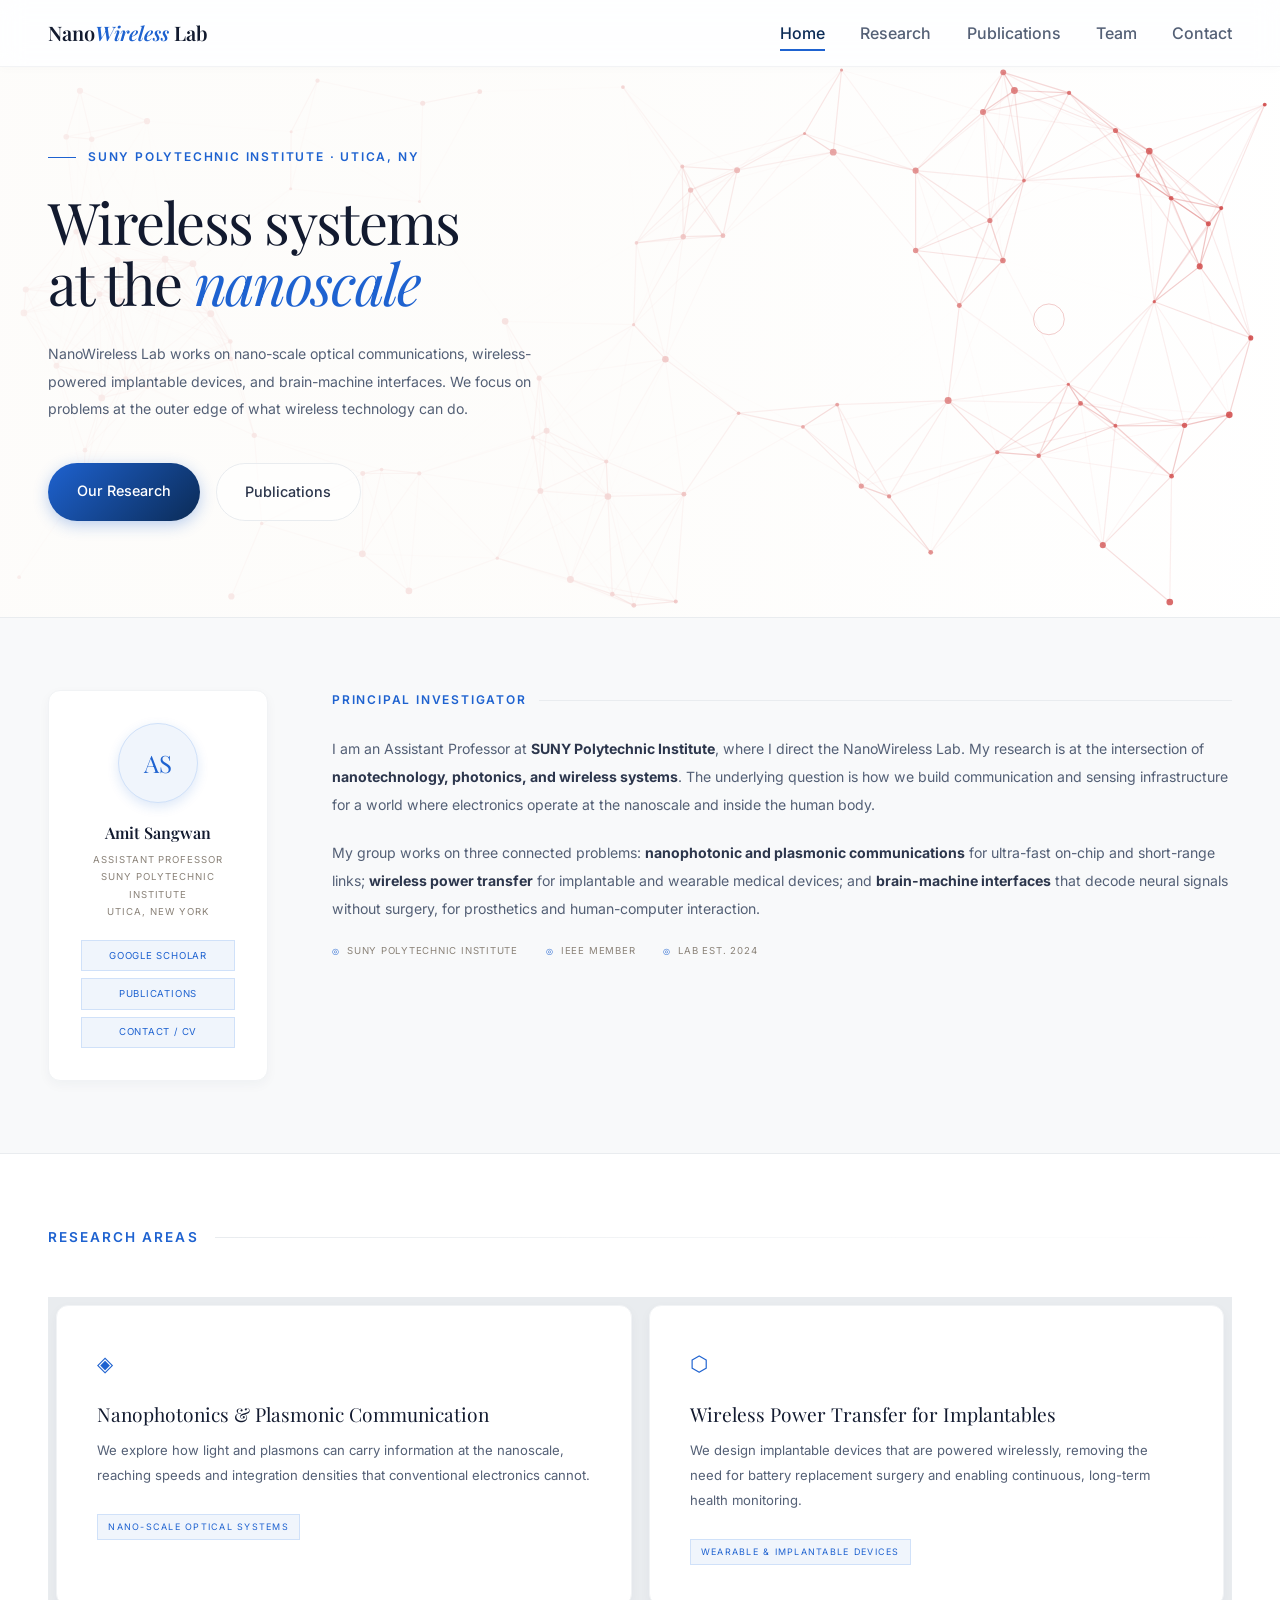
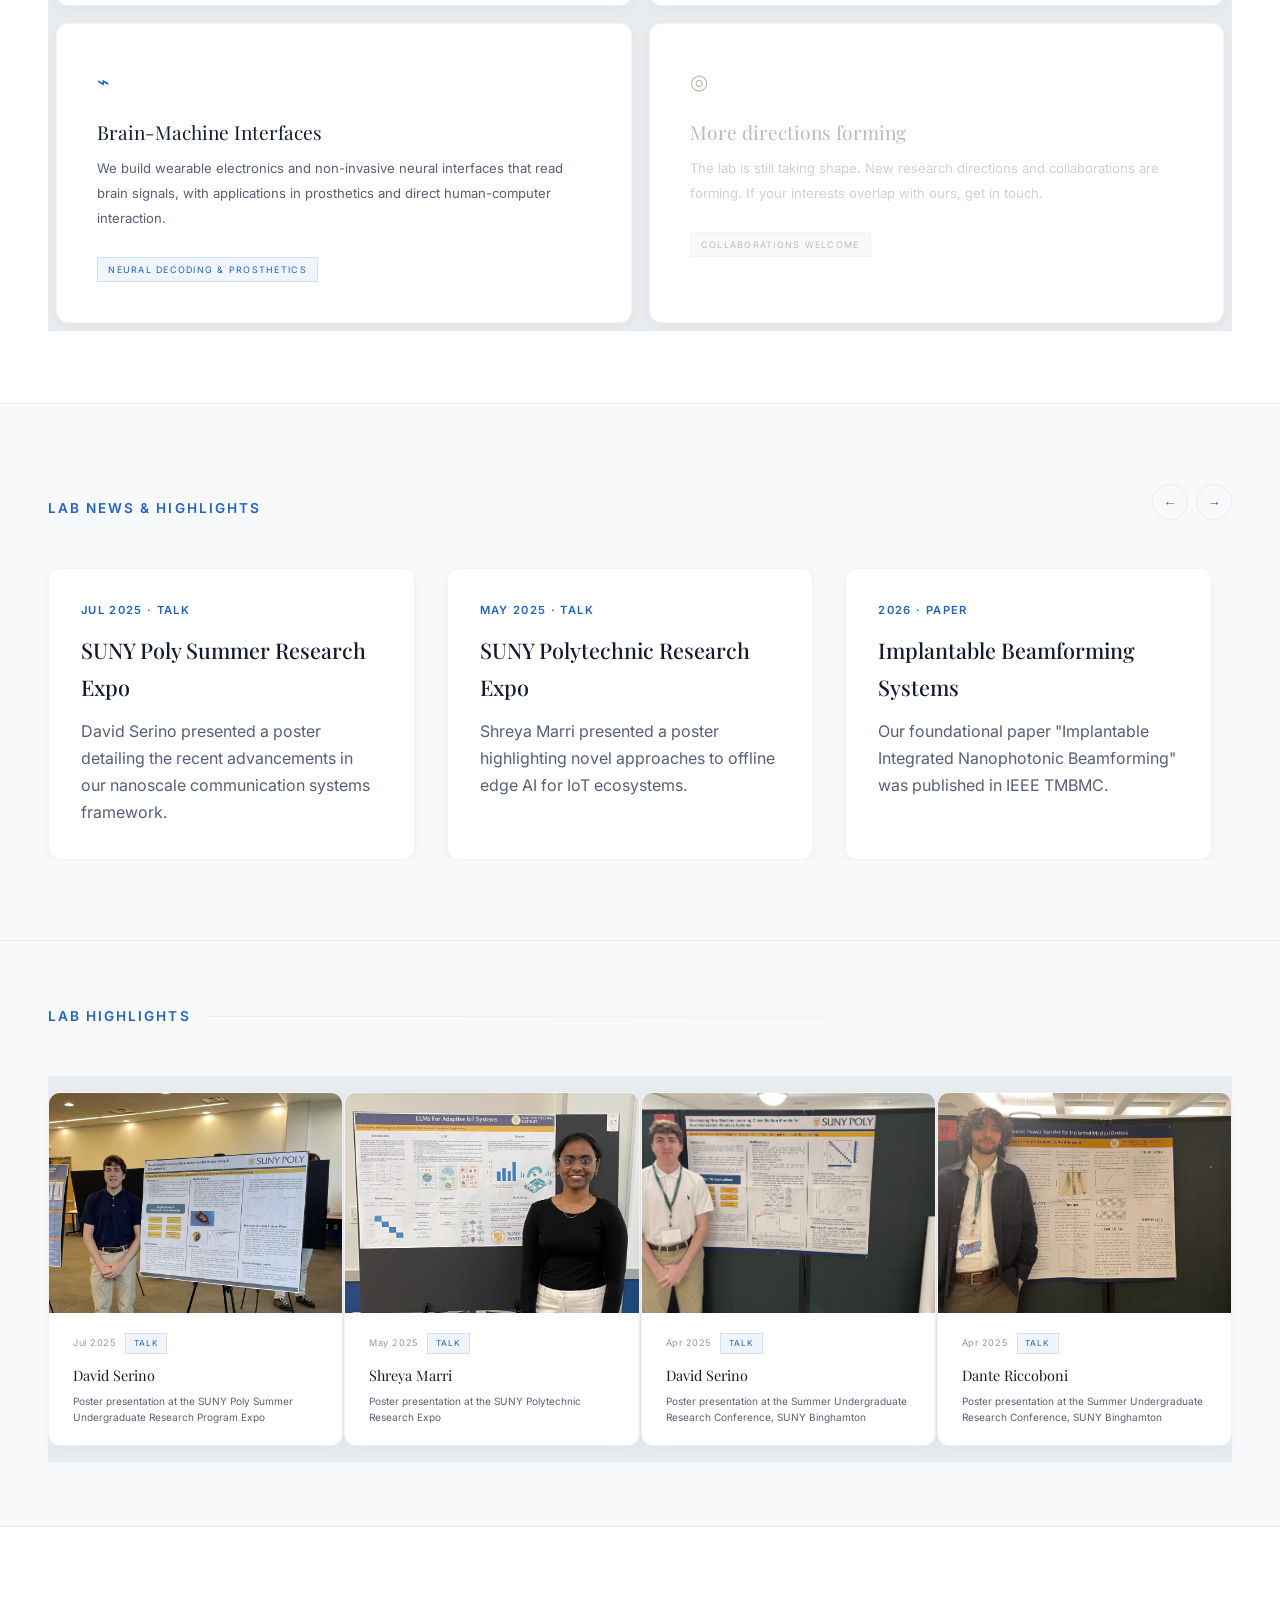
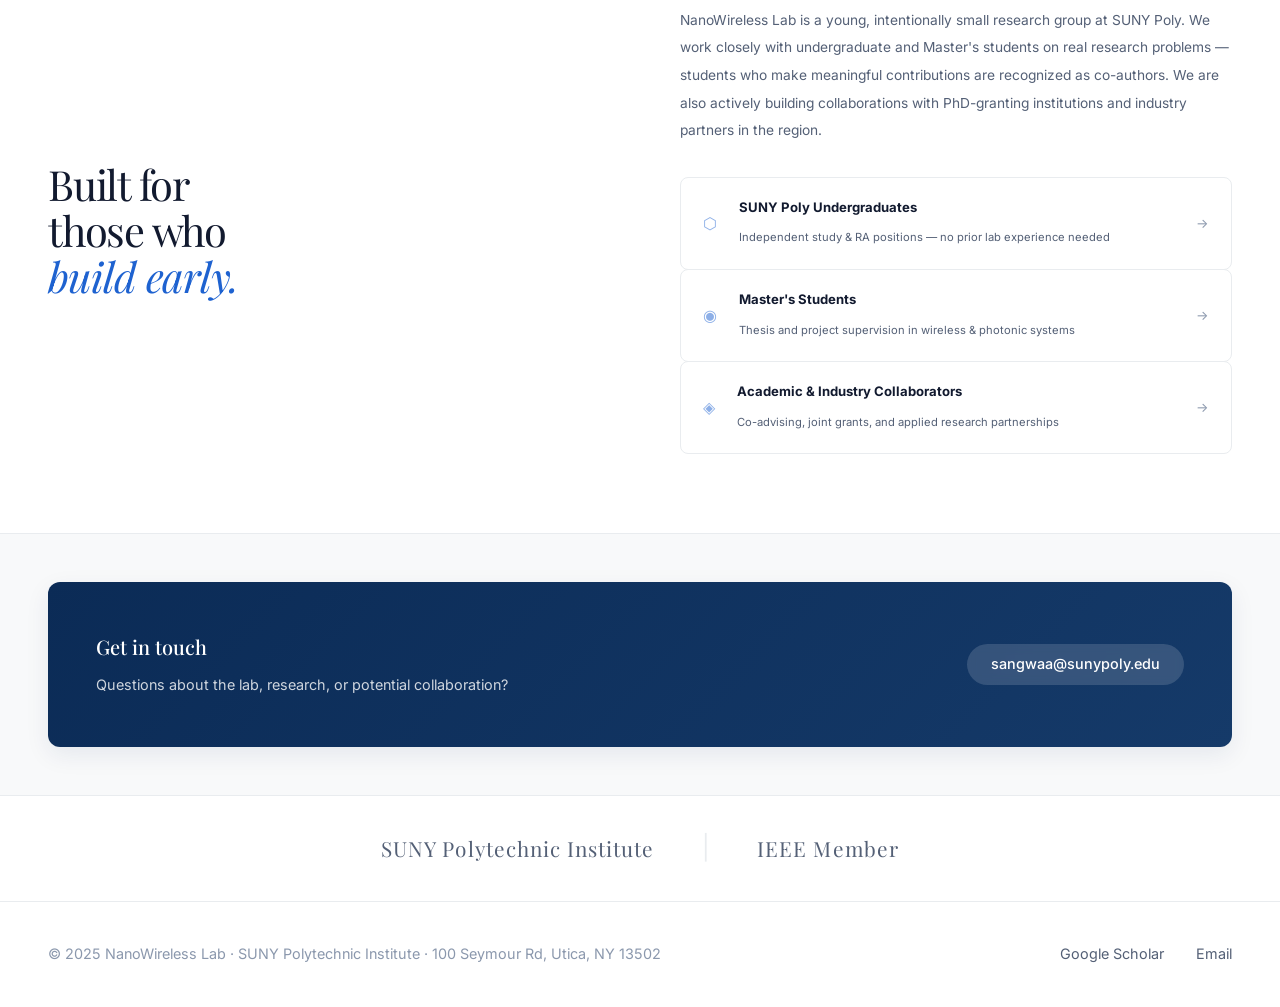
==== commit f61eddb6: "Refactor UI: implement premium typography, glassmorphism, dynamic news carousel, and enhance hero an" ====
--- a/index.html
+++ b/index.html
@@ -11,11 +11,10 @@
   <style>
     /* ── HERO ── */
     .hero {
-      min-height: 80vh;
       display: flex;
       flex-direction: column;
-      justify-content: center;
-      padding: 5rem 3rem;
+      justify-content: flex-start;
+      padding: 5rem 3rem 6rem;
       background: var(--bg-white);
       border-bottom: 1px solid var(--border);
       position: relative;
@@ -26,11 +25,26 @@
       position: absolute;
       inset: 0;
       pointer-events: none;
+      z-index: 0;
+    }
+
+    .hero::after {
+      content: '';
+      position: absolute;
+      inset: 0;
+      z-index: 1;
+      pointer-events: none;
+      background: linear-gradient(to right,
+          rgba(253, 252, 250, 0.92) 0%,
+          rgba(253, 252, 250, 0.85) 45%,
+          rgba(253, 252, 250, 0.45) 70%,
+          rgba(253, 252, 250, 0.10) 100%);
     }
 
     .hero-eyebrow {
-      font-size: 0.64rem;
-      letter-spacing: 0.2em;
+      font-size: 0.75rem;
+      font-weight: 600;
+      letter-spacing: 0.15em;
       text-transform: uppercase;
       color: var(--blue);
       margin-bottom: 1.5rem;
@@ -51,13 +65,13 @@
 
     .hero h1 {
       font-family: var(--font-serif);
-      font-size: clamp(2.8rem, 4.5vw, 4.4rem);
+      font-size: clamp(2.8rem, 4.5vw, 5rem);
       font-weight: 300;
       line-height: 1.05;
       color: var(--text-dark);
       letter-spacing: -0.03em;
       margin-bottom: 1.75rem;
-      max-width: 740px;
+      max-width: clamp(600px, 55vw, 900px);
       position: relative;
       z-index: 2;
     }
@@ -68,10 +82,10 @@
     }
 
     .hero-desc {
-      font-size: 0.8rem;
+      font-size: 0.88rem;
       line-height: 1.95;
       color: var(--text-mute);
-      max-width: 580px;
+      max-width: clamp(480px, 42vw, 720px);
       margin-bottom: 2.5rem;
       position: relative;
       z-index: 2;
@@ -96,14 +110,24 @@
       background: var(--bg);
     }
 
+    .pi-card:hover {
+      transform: translateY(-4px);
+      box-shadow: var(--shadow-md);
+    }
+
     .pi-card {
       border: 1px solid var(--border);
       padding: 2rem;
       text-align: center;
       background: var(--bg-white);
+      border-radius: var(--radius);
+      box-shadow: var(--shadow-sm);
+      transition: var(--transition);
+      border: 1px solid var(--border-lt);
     }
 
     .pi-avatar {
+      box-shadow: 0 4px 12px rgba(30, 98, 208, 0.15);
       width: 80px;
       height: 80px;
       border-radius: 50%;
@@ -159,8 +183,9 @@
     }
 
     .pi-bio-label {
-      font-size: 0.62rem;
-      letter-spacing: 0.2em;
+      font-size: 0.75rem;
+      font-weight: 600;
+      letter-spacing: 0.15em;
       text-transform: uppercase;
       color: var(--blue);
       margin-bottom: 1.5rem;
@@ -177,9 +202,9 @@
     }
 
     .pi-bio {
-      font-size: 0.8rem;
+      font-size: 0.88rem;
       line-height: 2;
-      color: #5A5450;
+      color: var(--text-mute);
       margin-bottom: 1.25rem;
     }
 
@@ -219,6 +244,8 @@
     }
 
     .research-grid {
+      gap: 1rem;
+      background: transparent;
       display: grid;
       grid-template-columns: 1fr 1fr;
       gap: 1px;
@@ -232,6 +259,10 @@
       overflow: hidden;
       transition: background 0.25s;
       cursor: default;
+      border-radius: var(--radius);
+      box-shadow: var(--shadow-sm);
+      border: 1px solid var(--border-lt);
+      margin: 0.5rem;
     }
 
     .research-card::before {
@@ -246,6 +277,9 @@
     }
 
     .research-card:hover {
+      transform: translateY(-4px);
+      box-shadow: var(--shadow-md);
+      border-color: var(--blue-mid);
       background: #F0F5FC;
     }
 
@@ -255,25 +289,24 @@
 
     .card-icon {
       font-size: 1.3rem;
-      margin-bottom: 1.1rem;
+      margin-bottom: 1.3rem;
       display: block;
       color: var(--blue);
-      opacity: 0.6;
     }
 
     .card-title {
       font-family: var(--font-serif);
-      font-size: 1.05rem;
+      font-size: 1.2rem;
       font-weight: 300;
       color: var(--text-dark);
-      margin-bottom: 0.7rem;
-      line-height: 1.3;
+      margin-bottom: 0.75rem;
+      line-height: 1.25;
     }
 
     .card-body {
-      font-size: 0.71rem;
+      font-size: 0.82rem;
       line-height: 1.9;
-      color: #7A7470;
+      color: var(--text-mute);
       margin-bottom: 1.4rem;
     }
 
@@ -340,7 +373,7 @@
     }
 
     .vision-body {
-      font-size: 0.77rem;
+      font-size: 0.86rem;
       line-height: 2;
       color: var(--text-mute);
       margin-bottom: 2rem;
@@ -352,6 +385,8 @@
     }
 
     .opp-item {
+      border-radius: var(--radius-sm);
+      margin-bottom: 0.75rem;
       display: flex;
       align-items: center;
       gap: 1.4rem;
@@ -365,6 +400,8 @@
     }
 
     .opp-item:hover {
+      transform: translateX(4px);
+      box-shadow: var(--shadow-sm);
       background: #F0F5FC;
       border-color: #A8C0E0;
       z-index: 1;
@@ -380,25 +417,139 @@
 
     .opp-text strong {
       display: block;
-      font-size: 0.73rem;
+      font-size: 0.82rem;
       color: var(--text-dark);
-      margin-bottom: 0.15rem;
+      margin-bottom: 0.2rem;
     }
 
     .opp-text span {
-      font-size: 0.61rem;
-      color: var(--text-faint);
+      font-size: 0.7rem;
+      color: var(--text-mute);
     }
 
     .opp-arrow {
       margin-left: auto;
-      color: #C8C2BA;
+      color: var(--text-faint);
       transition: color 0.2s;
-      font-size: 0.78rem;
+      font-size: 0.82rem;
     }
 
     .opp-item:hover .opp-arrow {
       color: var(--blue);
+    }
+
+    /* ── NEWS RIBBON ── */
+    .news-ribbon {
+      height: 50px;
+      background: rgba(255, 255, 255, 0.7);
+      backdrop-filter: blur(8px);
+      border-bottom: 1px solid var(--border);
+      box-shadow: 0 2px 10px rgba(0, 0, 0, 0.02);
+      display: flex;
+      align-items: stretch;
+      background: var(--bg);
+      border-bottom: 1px solid var(--border);
+      height: 46px;
+      overflow: hidden;
+    }
+
+    .news-label {
+      font-weight: 600;
+      background: linear-gradient(90deg, var(--blue-lt) 0%, rgba(255, 255, 255, 0) 100%);
+      border-right: none;
+      flex-shrink: 0;
+      display: flex;
+      align-items: center;
+      gap: 0.55rem;
+      padding: 0 1.5rem 0 3rem;
+      font-size: 0.56rem;
+      letter-spacing: 0.2em;
+      text-transform: uppercase;
+      color: var(--blue);
+      border-right: 1px solid var(--border);
+      background: var(--blue-lt);
+      white-space: nowrap;
+    }
+
+    .news-label::before {
+      content: '◎';
+      font-size: 0.48rem;
+    }
+
+    .news-track {
+      flex: 1;
+      overflow: hidden;
+      display: flex;
+      align-items: center;
+      position: relative;
+    }
+
+    .news-track::after {
+      background: linear-gradient(to right, transparent, var(--bg-white));
+      content: '';
+      position: absolute;
+      right: 0;
+      top: 0;
+      width: 80px;
+      height: 100%;
+      background: linear-gradient(to right, transparent, var(--bg));
+      pointer-events: none;
+      z-index: 1;
+    }
+
+    .news-ticker {
+      display: flex;
+      align-items: center;
+      white-space: nowrap;
+      animation: ticker-scroll 50s linear infinite;
+    }
+
+    .news-ticker:hover {
+      animation-play-state: paused;
+    }
+
+    @keyframes ticker-scroll {
+      0% {
+        transform: translateX(0);
+      }
+
+      100% {
+        transform: translateX(-50%);
+      }
+    }
+
+    .ticker-item {
+      display: inline-flex;
+      align-items: center;
+      gap: 0.7rem;
+      padding: 0 3rem;
+    }
+
+    .ticker-date {
+      font-size: 0.57rem;
+      color: var(--text-faint);
+      letter-spacing: 0.06em;
+    }
+
+    .ticker-badge {
+      font-size: 0.52rem;
+      letter-spacing: 0.12em;
+      text-transform: uppercase;
+      color: var(--blue);
+      border: 1px solid var(--blue-mid);
+      background: var(--blue-lt);
+      padding: 0.16rem 0.48rem;
+    }
+
+    .ticker-text {
+      font-size: 0.63rem;
+      color: var(--text-mute);
+    }
+
+    .ticker-sep {
+      color: var(--border);
+      font-size: 0.65rem;
+      flex-shrink: 0;
     }
 
     @media (max-width: 900px) {
@@ -408,6 +559,8 @@
       }
 
       .research-grid {
+        gap: 1rem;
+        background: transparent;
         grid-template-columns: 1fr;
       }
 
@@ -423,6 +576,106 @@
       .pi-section,
       .research-section,
       .vision-section {
+        padding: 3rem 1.5rem;
+      }
+
+      .news-label {
+        font-weight: 600;
+        background: linear-gradient(90deg, var(--blue-lt) 0%, rgba(255, 255, 255, 0) 100%);
+        border-right: none;
+        padding: 0 1rem 0 1.5rem;
+      }
+    }
+
+    /* ── LAB HIGHLIGHTS ── */
+    .highlights-section {
+      padding: 4rem 3rem;
+      background: var(--bg);
+      border-bottom: 1px solid var(--border);
+    }
+
+    .highlights-grid {
+      gap: 1.5rem;
+      background: transparent;
+      padding: 1rem 0;
+      display: grid;
+      grid-template-columns: repeat(auto-fill, minmax(260px, 1fr));
+      gap: 1px;
+      background: var(--border);
+    }
+
+    .highlight-card {
+      background: var(--bg-white);
+      overflow: hidden;
+      transition: background 0.2s;
+      border-radius: var(--radius);
+      box-shadow: var(--shadow-sm);
+      border: 1px solid var(--border-lt);
+    }
+
+    .highlight-card:hover {
+      transform: translateY(-4px);
+      box-shadow: var(--shadow-md);
+      background: #F0F5FC;
+    }
+
+    .highlight-photo {
+      width: 100%;
+      aspect-ratio: 4/3;
+      object-fit: cover;
+      object-position: center top;
+      display: block;
+      filter: grayscale(15%);
+      transition: filter 0.3s;
+    }
+
+    .highlight-card:hover .highlight-photo {
+      filter: grayscale(0%);
+    }
+
+    .highlight-caption {
+      padding: 1.25rem 1.5rem;
+    }
+
+    .highlight-meta {
+      display: flex;
+      align-items: center;
+      gap: 0.6rem;
+      margin-bottom: 0.6rem;
+    }
+
+    .highlight-date {
+      font-size: 0.57rem;
+      color: var(--text-faint);
+      letter-spacing: 0.06em;
+    }
+
+    .highlight-badge {
+      font-size: 0.52rem;
+      letter-spacing: 0.12em;
+      text-transform: uppercase;
+      color: var(--blue);
+      border: 1px solid var(--blue-mid);
+      background: var(--blue-lt);
+      padding: 0.16rem 0.48rem;
+    }
+
+    .highlight-name {
+      font-family: var(--font-serif);
+      font-size: 0.9rem;
+      font-weight: 300;
+      color: var(--text-dark);
+      margin-bottom: 0.3rem;
+    }
+
+    .highlight-event {
+      font-size: 0.63rem;
+      color: var(--text-mute);
+      line-height: 1.6;
+    }
+
+    @media (max-width: 900px) {
+      .highlights-section {
         padding: 3rem 1.5rem;
       }
     }
@@ -445,32 +698,13 @@
 
   <!-- HERO -->
   <section class="hero">
-    <svg class="hero-grid" viewBox="0 0 1200 600" preserveAspectRatio="xMidYMid slice"
-      xmlns="http://www.w3.org/2000/svg">
-      <line x1="0" y1="80" x2="1200" y2="80" stroke="#1A5FBF" stroke-width="0.4" stroke-dasharray="4,12"
-        opacity="0.07" />
-      <line x1="0" y1="280" x2="1200" y2="280" stroke="#1A5FBF" stroke-width="0.4" stroke-dasharray="4,12"
-        opacity="0.05" />
-      <line x1="0" y1="480" x2="1200" y2="480" stroke="#1A5FBF" stroke-width="0.4" stroke-dasharray="4,12"
-        opacity="0.04" />
-      <line x1="200" y1="0" x2="200" y2="600" stroke="#1A5FBF" stroke-width="0.4" stroke-dasharray="4,12"
-        opacity="0.05" />
-      <line x1="700" y1="0" x2="700" y2="600" stroke="#1A5FBF" stroke-width="0.4" stroke-dasharray="4,12"
-        opacity="0.04" />
-      <line x1="1050" y1="0" x2="1050" y2="600" stroke="#1A5FBF" stroke-width="0.4" stroke-dasharray="4,12"
-        opacity="0.04" />
-      <circle cx="980" cy="240" r="3" fill="#1A5FBF" opacity="0.18" />
-      <circle cx="820" cy="130" r="2" fill="#1A5FBF" opacity="0.14" />
-      <circle cx="1080" cy="390" r="2.5" fill="#1A5FBF" opacity="0.12" />
-      <line x1="980" y1="240" x2="820" y2="130" stroke="#1A5FBF" stroke-width="0.6" opacity="0.08" />
-      <line x1="980" y1="240" x2="1080" y2="390" stroke="#1A5FBF" stroke-width="0.6" opacity="0.07" />
-    </svg>
+    <canvas id="hero-canvas" class="hero-grid"></canvas>
 
     <div class="hero-eyebrow anim-1">SUNY Polytechnic Institute · Utica, NY</div>
     <h1 class="anim-2">Wireless systems<br />at the <em>nanoscale</em></h1>
     <p class="hero-desc anim-3">
-      NanoWireless Lab pioneers nano-scale optical communications, wireless-powered implantable devices, and
-      brain-machine interfaces — research at the frontier of what wireless technology can do.
+      NanoWireless Lab works on nano-scale optical communications, wireless-powered implantable devices, and
+      brain-machine interfaces. We focus on problems at the outer edge of what wireless technology can do.
     </p>
     <div class="hero-cta anim-4">
       <a class="btn-primary" href="pages/research.html">Our Research</a>
@@ -496,16 +730,17 @@
     <div>
       <div class="pi-bio-label">Principal Investigator</div>
       <p class="pi-bio">
-        I am an Assistant Professor at <strong>SUNY Polytechnic Institute</strong>, directing the NanoWireless Lab. My
-        research sits at the intersection of <strong>nanotechnology, photonics, and wireless systems</strong> —
-        developing the communication and sensing infrastructure for a world where electronics operate at the nanoscale
-        and inside the human body.
+        I am an Assistant Professor at <strong>SUNY Polytechnic Institute</strong>, where I direct the NanoWireless Lab.
+        My
+        research is at the intersection of <strong>nanotechnology, photonics, and wireless systems</strong>.
+        The underlying question is how we build communication and sensing infrastructure for a world where electronics
+        operate at the nanoscale and inside the human body.
       </p>
       <p class="pi-bio">
-        My group works on three interconnected challenges: <strong>nanophotonic and plasmonic communications</strong>
-        for ultra-fast on-chip and short-range links; <strong>wireless power transfer</strong> for minimally invasive
-        implantable and wearable medical devices; and <strong>brain-machine interfaces</strong> that decode neural
-        signals non-invasively for next-generation prosthetics and human-computer interaction.
+        My group works on three connected problems: <strong>nanophotonic and plasmonic communications</strong>
+        for ultra-fast on-chip and short-range links; <strong>wireless power transfer</strong> for implantable
+        and wearable medical devices; and <strong>brain-machine interfaces</strong> that decode neural signals
+        without surgery, for prosthetics and human-computer interaction.
       </p>
       <div class="affil">
         <span class="affil-item">SUNY Polytechnic Institute</span>
@@ -522,32 +757,280 @@
       <div class="research-card">
         <span class="card-icon">◈</span>
         <h3 class="card-title">Nanophotonics &amp; Plasmonic Communication</h3>
-        <p class="card-body">We explore light and plasmons for ultra-fast, high-bandwidth communication at the nanoscale
-          — overcoming the speed and integration limits of traditional electronics for on-chip and short-range optical
-          links.</p>
+        <p class="card-body">We explore how light and plasmons can carry information at the nanoscale, reaching speeds
+          and integration densities that conventional electronics cannot.</p>
         <span class="card-tag">Nano-scale Optical Systems</span>
       </div>
       <div class="research-card">
         <span class="card-icon">⬡</span>
         <h3 class="card-title">Wireless Power Transfer for Implantables</h3>
-        <p class="card-body">Designing minimally invasive implantable devices powered wirelessly to enable long-term,
-          continuous health monitoring and therapeutic applications without battery replacement surgery.</p>
+        <p class="card-body">We design implantable devices that are powered wirelessly, removing the need for battery
+          replacement surgery and enabling continuous, long-term health monitoring.</p>
         <span class="card-tag">Wearable &amp; Implantable Devices</span>
       </div>
       <div class="research-card">
         <span class="card-icon">⌁</span>
         <h3 class="card-title">Brain-Machine Interfaces</h3>
-        <p class="card-body">Developing novel wearable electronics and non-invasive neural interfaces that decode brain
-          signals — paving the way for advanced prosthetics and new forms of human-computer interaction.</p>
+        <p class="card-body">We build wearable electronics and non-invasive neural interfaces that read brain signals,
+          with applications in prosthetics and direct human-computer interaction.</p>
         <span class="card-tag">Neural Decoding &amp; Prosthetics</span>
       </div>
       <div class="research-card card-ghost">
         <span class="card-icon">◎</span>
         <h3 class="card-title">More directions forming</h3>
-        <p class="card-body">The lab is actively growing — new research thrusts and collaborations are taking shape.
-          Reach out if your interests align with ours.</p>
+        <p class="card-body">The lab is still taking shape. New research directions and collaborations are forming.
+          If your interests overlap with ours, get in touch.</p>
         <span class="card-tag">Collaborations Welcome</span>
       </div>
+    </div>
+  </section>
+
+
+
+  <!-- LAB NEWS & HIGHLIGHTS CAROUSEL -->
+  <section class="highlights-section"
+    style="background: var(--bg); padding: 5rem 3rem; border-bottom: 1px solid var(--border); overflow: hidden;">
+    <div style="display: flex; justify-content: space-between; align-items: flex-end; margin-bottom: 3rem;">
+      <div class="section-label" style="margin-bottom: 0;">Lab News & Highlights</div>
+      <div style="display: flex; gap: 0.5rem; display: none;" id="carousel-controls">
+        <button id="car-prev"
+          style="background: none; border: 1px solid var(--border); border-radius: 50%; width: 36px; height: 36px; cursor: pointer; color: var(--text-mute); display: flex; align-items: center; justify-content: center; transition: var(--transition);">&#8592;</button>
+        <button id="car-next"
+          style="background: none; border: 1px solid var(--border); border-radius: 50%; width: 36px; height: 36px; cursor: pointer; color: var(--text-mute); display: flex; align-items: center; justify-content: center; transition: var(--transition);">&#8594;</button>
+      </div>
+    </div>
+
+    <div class="carousel-viewport" style="overflow: hidden; width: 100%; margin: 0 -10px; padding: 0 10px;">
+      <div class="carousel-track" id="news-track"
+        style="display: flex; gap: 2rem; transition: transform 0.6s cubic-bezier(0.25, 0.8, 0.25, 1);">
+
+        <div class="highlight-card carousel-slide"
+          style="flex: 0 0 calc(100% - 2rem); max-width: calc(100% - 2rem); padding: 2rem; border-radius: var(--radius); box-shadow: var(--shadow-sm); border: 1px solid var(--border-lt); background: var(--bg-white); transition: var(--transition);">
+          <div
+            style="font-size: 0.7rem; color: var(--blue); letter-spacing: 0.12em; text-transform: uppercase; margin-bottom: 0.75rem; font-weight: 600;">
+            Jul 2025 · Talk</div>
+          <h4
+            style="font-family: var(--font-serif); font-size: 1.35rem; color: var(--text-dark); margin-bottom: 0.75rem; font-weight: 500;">
+            SUNY Poly Summer Research Expo</h4>
+          <p style="font-size: 1rem; color: var(--text-mute); line-height: 1.7;">David Serino presented a poster
+            detailing the recent advancements in our nanoscale communication systems framework.</p>
+        </div>
+
+        <div class="highlight-card carousel-slide"
+          style="flex: 0 0 calc(100% - 2rem); max-width: calc(100% - 2rem); padding: 2rem; border-radius: var(--radius); box-shadow: var(--shadow-sm); border: 1px solid var(--border-lt); background: var(--bg-white); transition: var(--transition);">
+          <div
+            style="font-size: 0.7rem; color: var(--blue); letter-spacing: 0.12em; text-transform: uppercase; margin-bottom: 0.75rem; font-weight: 600;">
+            May 2025 · Talk</div>
+          <h4
+            style="font-family: var(--font-serif); font-size: 1.35rem; color: var(--text-dark); margin-bottom: 0.75rem; font-weight: 500;">
+            SUNY Polytechnic Research Expo</h4>
+          <p style="font-size: 1rem; color: var(--text-mute); line-height: 1.7;">Shreya Marri presented a poster
+            highlighting novel approaches to offline edge AI for IoT ecosystems.</p>
+        </div>
+
+        <div class="highlight-card carousel-slide"
+          style="flex: 0 0 calc(100% - 2rem); max-width: calc(100% - 2rem); padding: 2rem; border-radius: var(--radius); box-shadow: var(--shadow-sm); border: 1px solid var(--border-lt); background: var(--bg-white); transition: var(--transition);">
+          <div
+            style="font-size: 0.7rem; color: var(--blue); letter-spacing: 0.12em; text-transform: uppercase; margin-bottom: 0.75rem; font-weight: 600;">
+            2026 · Paper</div>
+          <h4
+            style="font-family: var(--font-serif); font-size: 1.35rem; color: var(--text-dark); margin-bottom: 0.75rem; font-weight: 500;">
+            Implantable Beamforming Systems</h4>
+          <p style="font-size: 1rem; color: var(--text-mute); line-height: 1.7;">Our foundational paper "Implantable
+            Integrated Nanophotonic Beamforming" was published in IEEE TMBMC.</p>
+        </div>
+
+        <div class="highlight-card carousel-slide"
+          style="flex: 0 0 calc(100% - 2rem); max-width: calc(100% - 2rem); padding: 2rem; border-radius: var(--radius); box-shadow: var(--shadow-sm); border: 1px solid var(--border-lt); background: var(--bg-white); transition: var(--transition);">
+          <div
+            style="font-size: 0.7rem; color: var(--blue); letter-spacing: 0.12em; text-transform: uppercase; margin-bottom: 0.75rem; font-weight: 600;">
+            Apr 2025 · Talk</div>
+          <h4
+            style="font-family: var(--font-serif); font-size: 1.35rem; color: var(--text-dark); margin-bottom: 0.75rem; font-weight: 500;">
+            Summer Research Conference</h4>
+          <p style="font-size: 1rem; color: var(--text-mute); line-height: 1.7;">Dante Riccoboni presented our
+            cutting-edge wireless power transfer prototype at SUNY Binghamton.</p>
+        </div>
+
+        <div class="highlight-card carousel-slide"
+          style="flex: 0 0 calc(100% - 2rem); max-width: calc(100% - 2rem); padding: 2rem; border-radius: var(--radius); box-shadow: var(--shadow-sm); border: 1px solid var(--border-lt); background: var(--bg-white); transition: var(--transition);">
+          <div
+            style="font-size: 0.7rem; color: var(--blue); letter-spacing: 0.12em; text-transform: uppercase; margin-bottom: 0.75rem; font-weight: 600;">
+            2025 · Paper</div>
+          <h4
+            style="font-family: var(--font-serif); font-size: 1.35rem; color: var(--text-dark); margin-bottom: 0.75rem; font-weight: 500;">
+            From Cloud to Edge</h4>
+          <p style="font-size: 1rem; color: var(--text-mute); line-height: 1.7;">Explore how offline IoT and small-scale
+            language models merge in our new IEEE IoT Magazine publication.</p>
+        </div>
+
+        <div class="highlight-card carousel-slide"
+          style="flex: 0 0 calc(100% - 2rem); max-width: calc(100% - 2rem); padding: 2rem; border-radius: var(--radius); box-shadow: var(--shadow-sm); border: 1px solid var(--border-lt); background: var(--bg-white); transition: var(--transition);">
+          <div
+            style="font-size: 0.7rem; color: var(--blue); letter-spacing: 0.12em; text-transform: uppercase; margin-bottom: 0.75rem; font-weight: 600;">
+            Apr 2026 · Launch</div>
+          <h4
+            style="font-family: var(--font-serif); font-size: 1.35rem; color: var(--text-dark); margin-bottom: 0.75rem; font-weight: 500;">
+            NanoWireless Lab Website Updated</h4>
+          <p style="font-size: 1rem; color: var(--text-mute); line-height: 1.7;">Our newly designed website launched,
+            inviting prospective MS and PhD candidates to apply.</p>
+        </div>
+
+      </div>
+    </div>
+  </section>
+
+  <style>
+    @media (min-width: 768px) {
+      .carousel-slide {
+        flex: 0 0 calc(50% - 1rem) !important;
+        max-width: calc(50% - 1rem) !important;
+      }
+
+      #carousel-controls {
+        display: flex !important;
+      }
+    }
+
+    @media (min-width: 1024px) {
+      .carousel-slide {
+        flex: 0 0 calc(33.333% - 1.33rem) !important;
+        max-width: calc(33.333% - 1.33rem) !important;
+      }
+    }
+
+    #car-prev:hover,
+    #car-next:hover {
+      border-color: var(--blue);
+      color: var(--blue);
+      background: var(--bg-white);
+    }
+  </style>
+
+  <script>
+    document.addEventListener('DOMContentLoaded', () => {
+      const track = document.getElementById('news-track');
+      const slides = Array.from(document.querySelectorAll('.carousel-slide'));
+      const prevBtn = document.getElementById('car-prev');
+      const nextBtn = document.getElementById('car-next');
+      let currentIndex = 0;
+      let intervalId = null;
+
+      function getCardsPerView() {
+        if (window.innerWidth >= 1024) return 3;
+        if (window.innerWidth >= 768) return 2;
+        return 1;
+      }
+
+      function updateCarousel() {
+        const viewCardCount = getCardsPerView();
+        const maxIndex = Math.max(0, slides.length - viewCardCount);
+        if (currentIndex > maxIndex) currentIndex = maxIndex;
+        if (currentIndex < 0) currentIndex = 0;
+
+        let slideWidth = slides[0].getBoundingClientRect().width;
+        let gap = parseFloat(window.getComputedStyle(track).gap) || 0;
+        let moveDist = currentIndex * (slideWidth + gap);
+        track.style.transform = `translateX(-${moveDist}px)`;
+      }
+
+      function slideNext() {
+        const viewCardCount = getCardsPerView();
+        if (currentIndex < slides.length - viewCardCount) {
+          currentIndex++;
+        } else {
+          currentIndex = 0; // Loop back
+        }
+        updateCarousel();
+      }
+
+      function slidePrev() {
+        if (currentIndex > 0) {
+          currentIndex--;
+        } else {
+          const viewCardCount = getCardsPerView();
+          currentIndex = Math.max(0, slides.length - viewCardCount);
+        }
+        updateCarousel();
+      }
+
+      // Timer Logic
+      function startTimer() { intervalId = setInterval(slideNext, 5000); }
+      function stopTimer() { clearInterval(intervalId); }
+
+      nextBtn.addEventListener('click', slideNext);
+      prevBtn.addEventListener('click', slidePrev);
+
+      // Pause on hover
+      track.addEventListener('mouseenter', stopTimer);
+      track.addEventListener('mouseleave', startTimer);
+      window.addEventListener('resize', updateCarousel);
+
+      // Startup
+      startTimer();
+      updateCarousel();
+    });
+  </script>
+
+
+  <!-- LAB HIGHLIGHTS -->
+  <section class="highlights-section">
+    <div class="section-label">Lab Highlights</div>
+    <div class="highlights-grid">
+
+      <div class="highlight-card">
+        <img class="highlight-photo" src="images/David_SURP_2025_2.jpg"
+          alt="David Serino presenting at SUNY Poly SURP Expo" />
+        <div class="highlight-caption">
+          <div class="highlight-meta">
+            <span class="highlight-date">Jul 2025</span>
+            <span class="highlight-badge">Talk</span>
+          </div>
+          <div class="highlight-name">David Serino</div>
+          <div class="highlight-event">Poster presentation at the SUNY Poly Summer Undergraduate Research Program Expo
+          </div>
+        </div>
+      </div>
+
+      <div class="highlight-card">
+        <img class="highlight-photo" src="images/Shreya_poster2.jpg"
+          alt="Shreya Marri presenting at SUNY Poly Research Expo" />
+        <div class="highlight-caption">
+          <div class="highlight-meta">
+            <span class="highlight-date">May 2025</span>
+            <span class="highlight-badge">Talk</span>
+          </div>
+          <div class="highlight-name">Shreya Marri</div>
+          <div class="highlight-event">Poster presentation at the SUNY Polytechnic Research Expo</div>
+        </div>
+      </div>
+
+      <div class="highlight-card">
+        <img class="highlight-photo" src="images/David2_SURP.jpeg" alt="David Serino presenting at SUNY Binghamton" />
+        <div class="highlight-caption">
+          <div class="highlight-meta">
+            <span class="highlight-date">Apr 2025</span>
+            <span class="highlight-badge">Talk</span>
+          </div>
+          <div class="highlight-name">David Serino</div>
+          <div class="highlight-event">Poster presentation at the Summer Undergraduate Research Conference, SUNY
+            Binghamton</div>
+        </div>
+      </div>
+
+      <div class="highlight-card">
+        <img class="highlight-photo" src="images/Dante_Surp.jpeg" alt="Dante Riccoboni presenting at SUNY Binghamton" />
+        <div class="highlight-caption">
+          <div class="highlight-meta">
+            <span class="highlight-date">Apr 2025</span>
+            <span class="highlight-badge">Talk</span>
+          </div>
+          <div class="highlight-name">Dante Riccoboni</div>
+          <div class="highlight-event">Poster presentation at the Summer Undergraduate Research Conference, SUNY
+            Binghamton</div>
+        </div>
+      </div>
+
     </div>
   </section>
 
@@ -559,8 +1042,9 @@
     <div>
       <p class="vision-body">
         NanoWireless Lab is a young, intentionally small research group at SUNY Poly. We work closely with undergraduate
-        and Master's students, giving them real research ownership — including co-authorship on publications. We are
-        also actively building collaborations with PhD-granting institutions and industry partners in the region.
+        and Master's students on real research problems — students who make meaningful contributions are recognized as
+        co-authors. We are also actively building collaborations with PhD-granting institutions and industry partners
+        in the region.
       </p>
       <div class="opp-list">
         <a class="opp-item" href="pages/contact.html">
@@ -599,6 +1083,21 @@
     <a href="mailto:sangwaa@sunypoly.edu">sangwaa@sunypoly.edu</a>
   </div>
 
+
+  <!-- AFFILIATIONS STRIP -->
+  <div
+    style="background: var(--bg-white); border-top: 1px solid var(--border); padding: 2rem 3rem; text-align: center;">
+    <div style="display: flex; justify-content: center; gap: 3rem; align-items: center; flex-wrap: wrap;">
+      <span
+        style="font-family: var(--font-serif); font-size: 1.3rem; color: var(--text-mute); letter-spacing: 0.05em;">SUNY
+        Polytechnic Institute</span>
+      <span style="color: var(--border); font-size: 1.5rem;">|</span>
+      <span
+        style="font-family: var(--font-serif); font-size: 1.3rem; color: var(--text-mute); letter-spacing: 0.05em;">IEEE
+        Member</span>
+    </div>
+  </div>
+
   <footer>
     <span class="footer-copy">© 2025 NanoWireless Lab · SUNY Polytechnic Institute · 100 Seymour Rd, Utica, NY
       13502</span>
@@ -610,6 +1109,117 @@
   </footer>
 
   <script src="js/main.js"></script>
+  <script>
+    (function () {
+      const canvas = document.getElementById('hero-canvas');
+      const ctx = canvas.getContext('2d');
+      const hero = canvas.parentElement;
+      const BLUE = '200,40,40';
+      const NODE_COUNT = 100;
+      const MAX_DIST = 160;
+      const PULSE_INTERVAL = 1600;
+
+      let nodes = [], pulses = [];
+
+      function resize() {
+        canvas.width = hero.offsetWidth;
+        canvas.height = hero.offsetHeight;
+      }
+
+      function initNodes() {
+        nodes = Array.from({ length: NODE_COUNT }, () => ({
+          x: Math.random() * canvas.width,
+          y: Math.random() * canvas.height,
+          vx: (Math.random() - 0.5) * 0.25,
+          vy: (Math.random() - 0.5) * 0.25,
+          r: Math.random() * 2 + 1.5,
+        }));
+      }
+
+      function emitPulse(x, y) {
+        pulses.push({ x, y, r: 0, maxR: 70 + Math.random() * 50, alpha: 0.5 });
+      }
+
+      function draw() {
+        ctx.clearRect(0, 0, canvas.width, canvas.height);
+
+        // Move nodes
+        nodes.forEach(n => {
+          n.x += n.vx;
+          n.y += n.vy;
+          if (n.x < 0 || n.x > canvas.width) n.vx *= -1;
+          if (n.y < 0 || n.y > canvas.height) n.vy *= -1;
+        });
+
+        // Connections
+        for (let i = 0; i < nodes.length; i++) {
+          for (let j = i + 1; j < nodes.length; j++) {
+            const dx = nodes[i].x - nodes[j].x;
+            const dy = nodes[i].y - nodes[j].y;
+            const d = Math.sqrt(dx * dx + dy * dy);
+            if (d < MAX_DIST) {
+              ctx.beginPath();
+              ctx.moveTo(nodes[i].x, nodes[i].y);
+              ctx.lineTo(nodes[j].x, nodes[j].y);
+              ctx.strokeStyle = `rgba(${BLUE},${(1 - d / MAX_DIST) * 0.45})`;
+              ctx.lineWidth = 1.2;
+              ctx.stroke();
+            }
+          }
+        }
+
+        // Nodes
+        nodes.forEach(n => {
+          ctx.beginPath();
+          ctx.arc(n.x, n.y, n.r, 0, Math.PI * 2);
+          ctx.fillStyle = `rgba(${BLUE},0.85)`;
+          ctx.fill();
+        });
+
+        // Pulses
+        pulses = pulses.filter(p => p.alpha > 0.01);
+        pulses.forEach(p => {
+          p.r += 1.4;
+          p.alpha *= 0.965;
+          ctx.beginPath();
+          ctx.arc(p.x, p.y, p.r, 0, Math.PI * 2);
+          ctx.strokeStyle = `rgba(${BLUE},${p.alpha})`;
+          ctx.lineWidth = 1;
+          ctx.stroke();
+        });
+
+        requestAnimationFrame(draw);
+      }
+
+      // Auto-emit from random nodes
+      setInterval(() => {
+        const n = nodes[Math.floor(Math.random() * nodes.length)];
+        if (n) emitPulse(n.x, n.y);
+      }, PULSE_INTERVAL);
+
+      // Mouse proximity triggers pulses from nearby nodes
+      let lastPulseTime = 0;
+      hero.addEventListener('mousemove', e => {
+        const rect = canvas.getBoundingClientRect();
+        const mx = e.clientX - rect.left;
+        const my = e.clientY - rect.top;
+        const now = Date.now();
+        if (now - lastPulseTime < 400) return;
+        nodes.forEach(n => {
+          const dx = n.x - mx, dy = n.y - my;
+          if (Math.sqrt(dx * dx + dy * dy) < 70) {
+            emitPulse(n.x, n.y);
+            lastPulseTime = now;
+          }
+        });
+      });
+
+      window.addEventListener('resize', () => { resize(); initNodes(); });
+      resize();
+      initNodes();
+      draw();
+    })();
+  </script>
 </body>
 
 </html>
--- a/css/style.css
+++ b/css/style.css
@@ -1,21 +1,28 @@
-@import url('https://fonts.googleapis.com/css2?family=Space+Mono:ital,wght@0,400;0,700&family=Fraunces:ital,opsz,wght@0,9..144,300;0,9..144,600;1,9..144,300&display=swap');
+@import url('https://fonts.googleapis.com/css2?family=Inter:wght@300;400;500;600&family=Playfair+Display:ital,wght@0,400;0,500;0,600;1,400;1,500&display=swap');
 
 *, *::before, *::after { box-sizing: border-box; margin: 0; padding: 0; }
 
 :root {
-  --bg:        #F7F5F0;
-  --bg-white:  #FDFCFA;
-  --border:    #E2DDD6;
-  --border-lt: #EAE6E0;
-  --blue:      #1A5FBF;
-  --blue-lt:   #EAF0FA;
-  --blue-mid:  #C0D0E8;
-  --text-dark: #111111;
-  --text-mid:  #2A2A2A;
-  --text-mute: #6B6560;
-  --text-faint:#9A9490;
-  --font-serif: 'Fraunces', serif;
-  --font-mono:  'Space Mono', monospace;
+  --bg:        #F8F9FA;
+  --bg-white:  #FFFFFF;
+  --border:    #E9ECEF;
+  --border-lt: #F1F3F5;
+  --blue:      #1E62D0;
+  --blue-lt:   #F0F5FC;
+  --blue-mid:  #D0E1F9;
+  --blue-dark: #0B2B56;
+  --text-dark: #121A2F;
+  --text-mid:  #2C364C;
+  --text-mute: #546076;
+  --text-faint:#8B98AD;
+  --font-serif: 'Playfair Display', serif;
+  --font-mono:  'Inter', sans-serif;
+  --shadow-sm: 0 4px 12px rgba(11, 43, 86, 0.04);
+  --shadow-md: 0 8px 24px rgba(11, 43, 86, 0.08);
+  --shadow-lg: 0 16px 40px rgba(11, 43, 86, 0.12);
+  --radius: 12px;
+  --radius-sm: 8px;
+  --transition: all 0.3s cubic-bezier(0.25, 0.8, 0.25, 1);
 }
 
 html { scroll-behavior: smooth; }
@@ -25,203 +32,251 @@
   background: var(--bg);
   color: var(--text-mid);
   font-size: 16px;
-  line-height: 1.6;
-}
-
-a { color: var(--blue); text-decoration: none; }
-a:hover { text-decoration: underline; }
+  line-height: 1.7;
+}
+
+@media (min-width: 1200px) {
+  body { font-size: 17px; }
+}
+
+@media (min-width: 1600px) {
+  body { font-size: 18px; }
+}
+
+a { color: var(--blue); text-decoration: none; transition: var(--transition); }
+a:hover { color: var(--blue-dark); text-decoration: none; }
 
 /* ── NAV ── */
 .nav {
   display: flex;
   justify-content: space-between;
   align-items: center;
-  padding: 1.25rem 3rem;
-  background: var(--bg);
-  border-bottom: 1px solid var(--border);
+  padding: 1rem 3rem;
+  background: rgba(255, 255, 255, 0.85);
+  backdrop-filter: blur(12px);
+  -webkit-backdrop-filter: blur(12px);
+  border-bottom: 1px solid rgba(233, 236, 239, 0.6);
   position: sticky;
   top: 0;
   z-index: 100;
+  box-shadow: 0 2px 10px rgba(0,0,0,0.02);
 }
 .nav-logo {
   font-family: var(--font-serif);
-  font-size: 1.05rem;
+  font-size: 1.25rem;
   font-weight: 600;
   color: var(--text-dark);
-  letter-spacing: -0.02em;
-  text-decoration: none;
-}
-.nav-logo span { color: var(--blue); }
+  text-decoration: none;
+  transition: var(--transition);
+}
+.nav-logo span { color: var(--blue); font-style: italic; }
+.nav-logo:hover { opacity: 0.8; }
+
 .nav-links {
   display: flex;
   gap: 2.2rem;
   list-style: none;
+  margin: 0;
+  align-items: center;
 }
 .nav-links a {
-  color: #8A8278;
-  font-size: 0.67rem;
-  letter-spacing: 0.12em;
-  text-transform: uppercase;
-  text-decoration: none;
-  transition: color 0.2s;
-}
+  color: var(--text-mute);
+  font-size: 1rem;
+  font-weight: 500;
+  text-transform: capitalize;
+  text-decoration: none;
+  transition: var(--transition);
+  position: relative;
+  padding: 0.5rem 0;
+}
+.nav-links a::after {
+  content: '';
+  position: absolute;
+  width: 0;
+  height: 2px;
+  bottom: 0;
+  left: 0;
+  background-color: var(--blue);
+  transition: var(--transition);
+}
+.nav-links a:hover::after,
+.nav-links a.active::after { width: 100%; }
 .nav-links a:hover,
-.nav-links a.active { color: var(--blue); }
+.nav-links a.active { color: var(--blue-dark); }
 
 .nav-menu-btn {
   display: none;
   background: none;
   border: none;
   cursor: pointer;
-  font-size: 1.2rem;
+  font-size: 1.5rem;
   color: var(--text-mid);
 }
 
 /* ── BUTTONS ── */
 .btn-primary {
-  background: var(--blue);
+  background: linear-gradient(135deg, var(--blue) 0%, var(--blue-dark) 100%);
   color: #fff;
   border: none;
-  padding: 0.72rem 1.6rem;
+  padding: 1rem 1.8rem;
   font-family: var(--font-mono);
-  font-size: 0.67rem;
-  letter-spacing: 0.1em;
-  text-transform: uppercase;
+  font-size: 0.9rem;
+  font-weight: 500;
+  border-radius: 50px;
   cursor: pointer;
-  transition: background 0.2s;
+  transition: var(--transition);
   text-decoration: none;
   display: inline-block;
-}
-.btn-primary:hover { background: #1450A3; text-decoration: none; color: #fff; }
+  box-shadow: 0 4px 15px rgba(30, 98, 208, 0.3);
+}
+.btn-primary:hover { 
+  transform: translateY(-2px);
+  box-shadow: 0 6px 20px rgba(30, 98, 208, 0.4);
+  color: #fff; 
+}
 
 .btn-ghost {
   background: transparent;
-  color: var(--text-mute);
+  color: var(--text-mid);
   border: 1px solid var(--border);
-  padding: 0.72rem 1.6rem;
+  padding: 1rem 1.8rem;
   font-family: var(--font-mono);
-  font-size: 0.67rem;
-  letter-spacing: 0.1em;
-  text-transform: uppercase;
+  font-size: 0.9rem;
+  font-weight: 500;
+  border-radius: 50px;
   cursor: pointer;
-  transition: all 0.2s;
+  transition: var(--transition);
   text-decoration: none;
   display: inline-block;
-}
-.btn-ghost:hover { border-color: var(--blue); color: var(--blue); text-decoration: none; }
+  background: rgba(255,255,255,0.5);
+}
+.btn-ghost:hover { 
+  border-color: var(--blue); 
+  color: var(--blue); 
+  background: var(--bg-white);
+  box-shadow: var(--shadow-sm);
+}
 
 /* ── SECTION LABEL ── */
 .section-label {
-  font-size: 0.62rem;
-  letter-spacing: 0.2em;
+  font-size: 0.85rem;
+  font-weight: 600;
+  letter-spacing: 0.15em;
   text-transform: uppercase;
   color: var(--blue);
-  margin-bottom: 2.5rem;
-  display: flex;
-  align-items: center;
-  gap: 0.75rem;
+  margin-bottom: 3rem;
+  display: flex;
+  align-items: center;
+  gap: 1rem;
 }
 .section-label::after {
   content: '';
   flex: 1;
   height: 1px;
-  background: var(--border);
+  background: linear-gradient(to right, var(--border), transparent);
 }
 
 /* ── PAGE HEADER (inner pages) ── */
 .page-header {
-  padding: 3.5rem 3rem 3rem;
-  background: var(--bg-white);
+  padding: 5rem 3rem 4rem;
+  background: linear-gradient(180deg, var(--bg-white) 0%, var(--bg) 100%);
   border-bottom: 1px solid var(--border);
 }
 .page-header .eyebrow {
-  font-size: 0.62rem;
-  letter-spacing: 0.2em;
+  font-size: 0.85rem;
+  font-weight: 600;
+  letter-spacing: 0.15em;
   text-transform: uppercase;
   color: var(--blue);
-  margin-bottom: 0.75rem;
+  margin-bottom: 1rem;
   display: flex;
   align-items: center;
   gap: 0.6rem;
 }
-.page-header .eyebrow::before { content: ''; width: 22px; height: 1px; background: var(--blue); display: block; }
+.page-header .eyebrow::before { content: ''; width: 24px; height: 1.5px; background: var(--blue); display: block; }
 .page-header h1 {
   font-family: var(--font-serif);
-  font-size: clamp(2rem, 3.5vw, 2.8rem);
-  font-weight: 300;
+  font-size: clamp(2.5rem, 4vw, 3.5rem);
+  font-weight: 500;
   color: var(--text-dark);
-  letter-spacing: -0.03em;
+  letter-spacing: -0.01em;
   line-height: 1.1;
+  margin-bottom: 1rem;
 }
 .page-header p {
-  font-size: 0.8rem;
+  font-size: 1rem;
   color: var(--text-mute);
-  margin-top: 1rem;
-  line-height: 1.9;
-  max-width: 600px;
+  margin-top: 1.5rem;
+  line-height: 1.8;
+  max-width: 680px;
 }
 
 /* ── CONTACT STRIP ── */
 .contact-strip {
-  padding: 2.25rem 3rem;
-  background: var(--blue-lt);
-  border-top: 1px solid var(--blue-mid);
-  border-bottom: 1px solid var(--blue-mid);
+  padding: 3rem;
+  background: linear-gradient(135deg, var(--blue-dark) 0%, #153a69 100%);
+  border-radius: var(--radius);
+  margin: 3rem;
+  color: #fff;
   display: flex;
   justify-content: space-between;
   align-items: center;
-  gap: 1rem;
+  gap: 1.5rem;
+  box-shadow: var(--shadow-md);
 }
 .contact-strip strong {
   display: block;
   font-family: var(--font-serif);
-  font-size: 0.95rem;
-  font-weight: 300;
-  color: var(--text-dark);
-  margin-bottom: 0.2rem;
-}
-.contact-strip span { font-size: 0.72rem; color: var(--text-mute); }
+  font-size: 1.25rem;
+  font-weight: 500;
+  color: #fff;
+  margin-bottom: 0.4rem;
+}
+.contact-strip span { font-size: 0.9rem; color: rgba(255,255,255,0.8); }
 .contact-strip a {
-  font-size: 0.7rem;
-  color: var(--blue);
-  border-bottom: 1px solid var(--blue-mid);
-  padding-bottom: 0.1rem;
-  letter-spacing: 0.04em;
+  font-size: 0.9rem;
+  color: #fff;
+  padding: 0.5rem 1.5rem;
+  border-radius: 50px;
+  background: rgba(255,255,255,0.15);
+  backdrop-filter: blur(4px);
   white-space: nowrap;
-}
+  font-weight: 500;
+}
+.contact-strip a:hover { background: rgba(255,255,255,0.25); }
 
 /* ── FOOTER ── */
 footer {
-  padding: 1.75rem 3rem;
-  background: var(--bg);
+  padding: 2.5rem 3rem;
+  background: var(--bg-white);
   border-top: 1px solid var(--border);
   display: flex;
   justify-content: space-between;
   align-items: center;
-  gap: 1rem;
-}
-.footer-copy { font-size: 0.6rem; color: #B0AAA2; letter-spacing: 0.06em; }
+  gap: 1.5rem;
+}
+.footer-copy { font-size: 0.9rem; color: var(--text-faint); }
 .footer-links { display: flex; gap: 2rem; }
-.footer-links a { font-size: 0.6rem; color: #B0AAA2; text-decoration: none; letter-spacing: 0.06em; transition: color 0.2s; }
+.footer-links a { font-size: 0.9rem; color: var(--text-mute); text-decoration: none; transition: var(--transition); }
 .footer-links a:hover { color: var(--blue); }
 
 /* ── ANIMATIONS ── */
 @keyframes fade-up {
-  from { opacity: 0; transform: translateY(18px); }
+  from { opacity: 0; transform: translateY(20px); }
   to   { opacity: 1; transform: translateY(0); }
 }
-.anim-1 { animation: fade-up 0.6s ease both; }
-.anim-2 { animation: fade-up 0.6s 0.1s ease both; }
-.anim-3 { animation: fade-up 0.6s 0.2s ease both; }
-.anim-4 { animation: fade-up 0.6s 0.3s ease both; }
+.anim-1 { animation: fade-up 0.8s cubic-bezier(0.2, 0.8, 0.2, 1) both; }
+.anim-2 { animation: fade-up 0.8s cubic-bezier(0.2, 0.8, 0.2, 1) 0.1s both; }
+.anim-3 { animation: fade-up 0.8s cubic-bezier(0.2, 0.8, 0.2, 1) 0.2s both; }
+.anim-4 { animation: fade-up 0.8s cubic-bezier(0.2, 0.8, 0.2, 1) 0.3s both; }
 
 /* ── RESPONSIVE ── */
 @media (max-width: 768px) {
   .nav { padding: 1rem 1.5rem; }
-  .nav-links { display: none; flex-direction: column; gap: 1rem; position: absolute; top: 100%; left: 0; right: 0; background: var(--bg); border-bottom: 1px solid var(--border); padding: 1.5rem; }
+  .nav-links { display: none; flex-direction: column; gap: 1.5rem; position: absolute; top: 100%; left: 0; right: 0; background: var(--bg-white); border-bottom: 1px solid var(--border); padding: 2rem; box-shadow: var(--shadow-sm); }
   .nav-links.open { display: flex; }
   .nav-menu-btn { display: block; }
-  .contact-strip { flex-direction: column; align-items: flex-start; }
-  footer { flex-direction: column; align-items: flex-start; gap: 1rem; }
-  .page-header { padding: 2.5rem 1.5rem 2rem; }
-}
+  .contact-strip { flex-direction: column; align-items: flex-start; margin: 1.5rem; padding: 2rem; }
+  footer { flex-direction: column; align-items: center; text-align: center; gap: 1rem; padding: 2rem 1.5rem; }
+  .page-header { padding: 3rem 1.5rem 2.5rem; }
+}
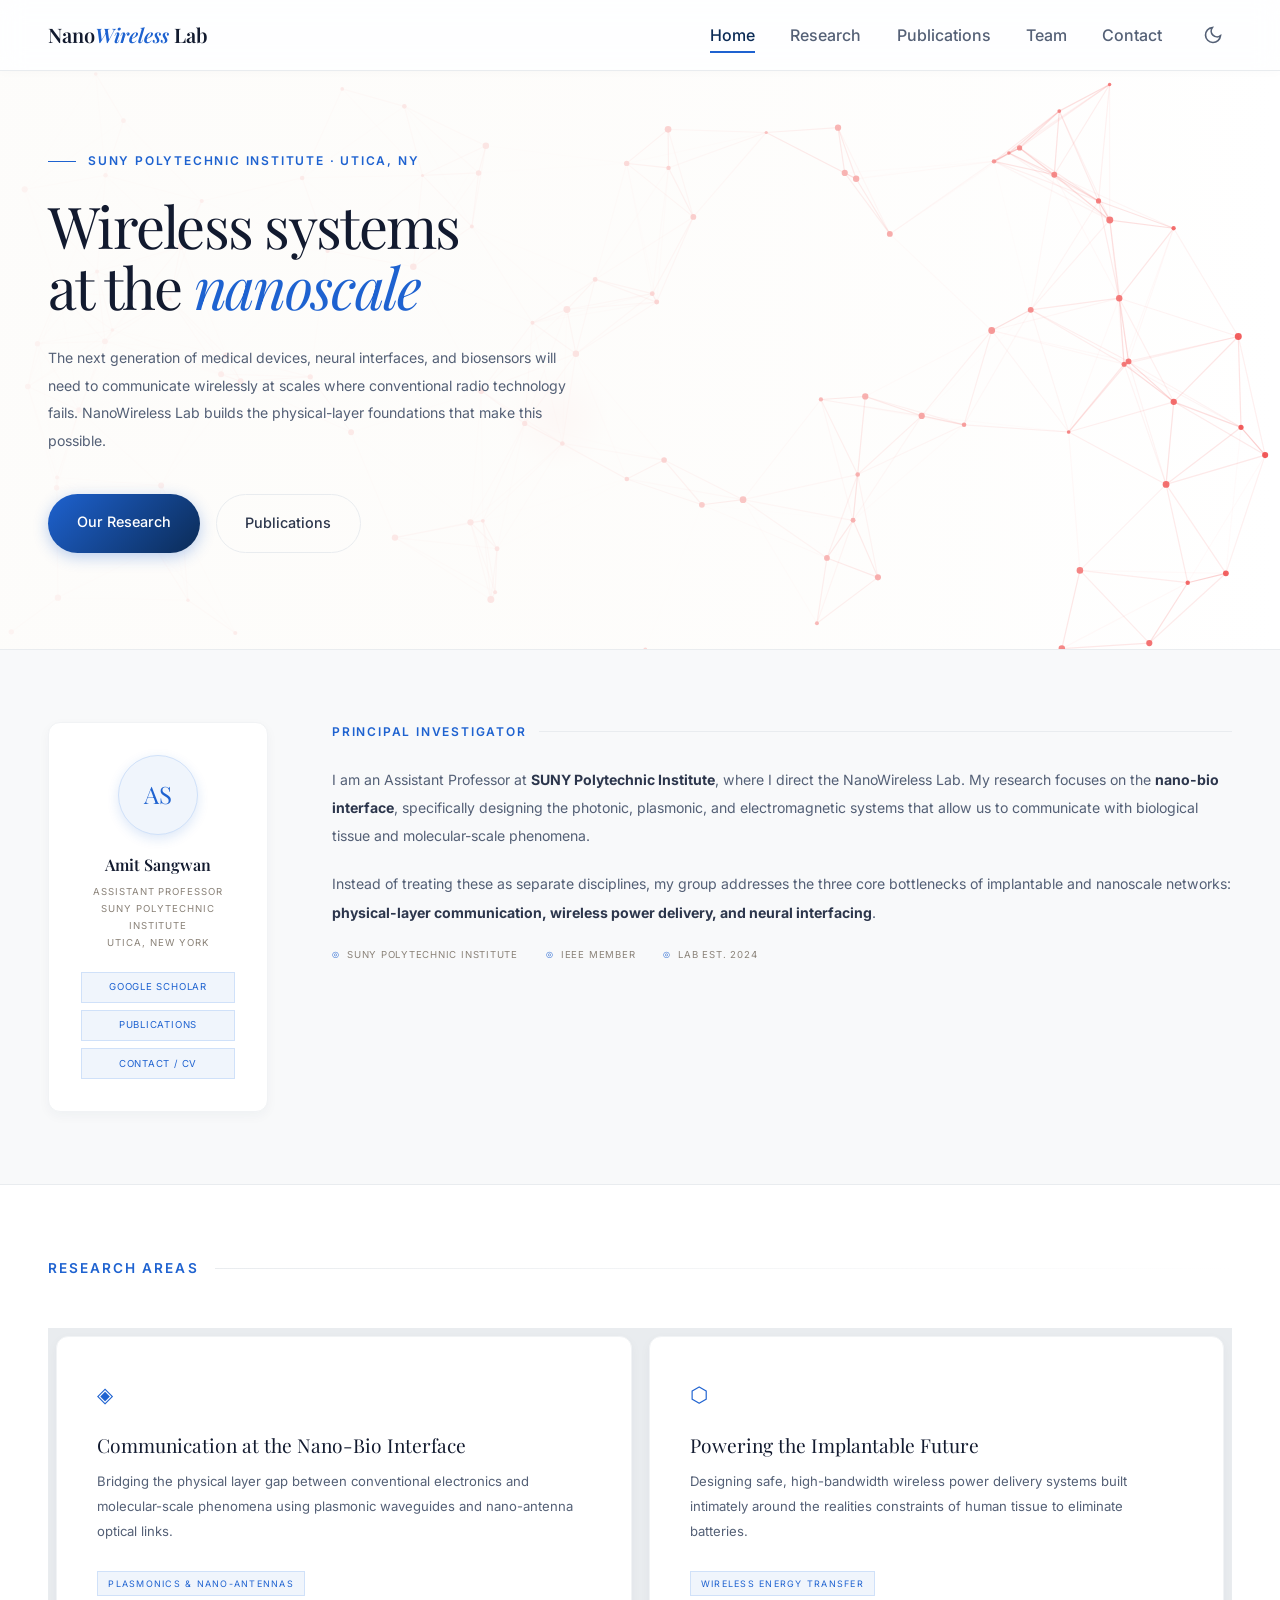
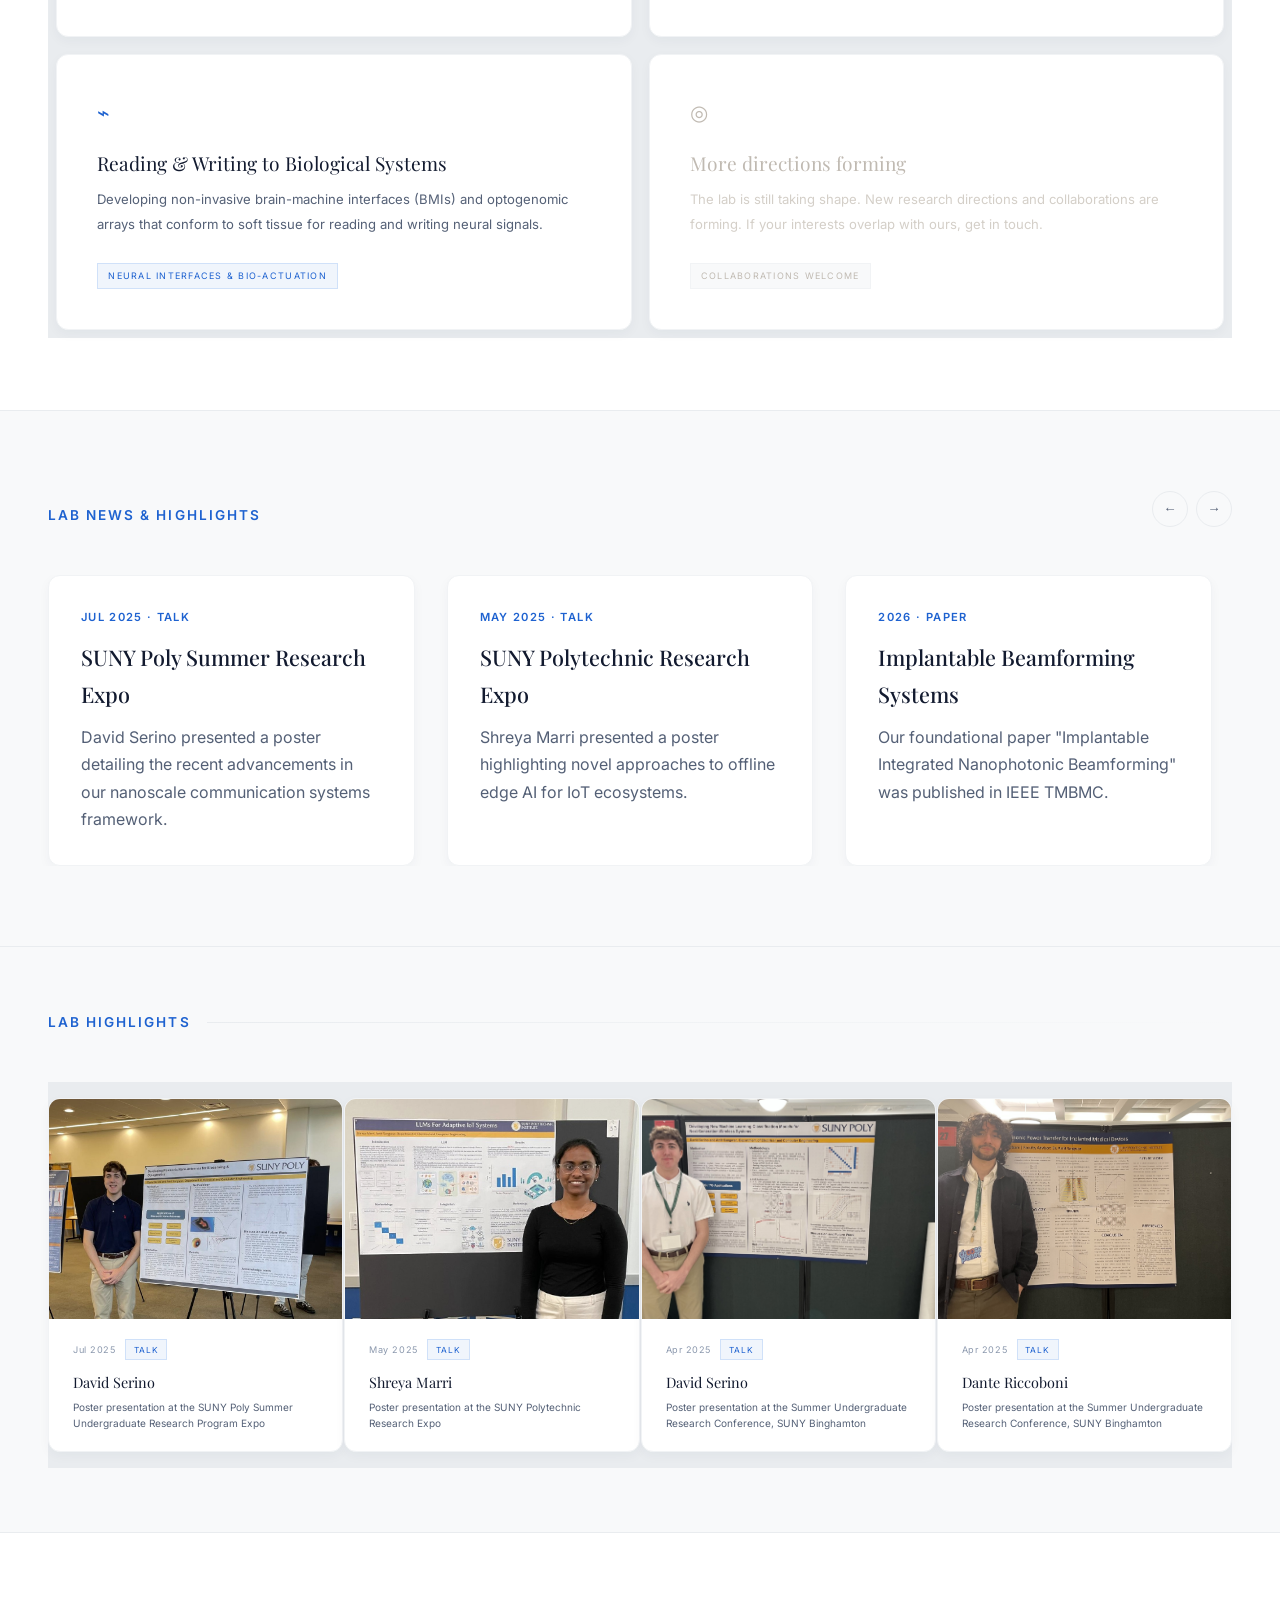
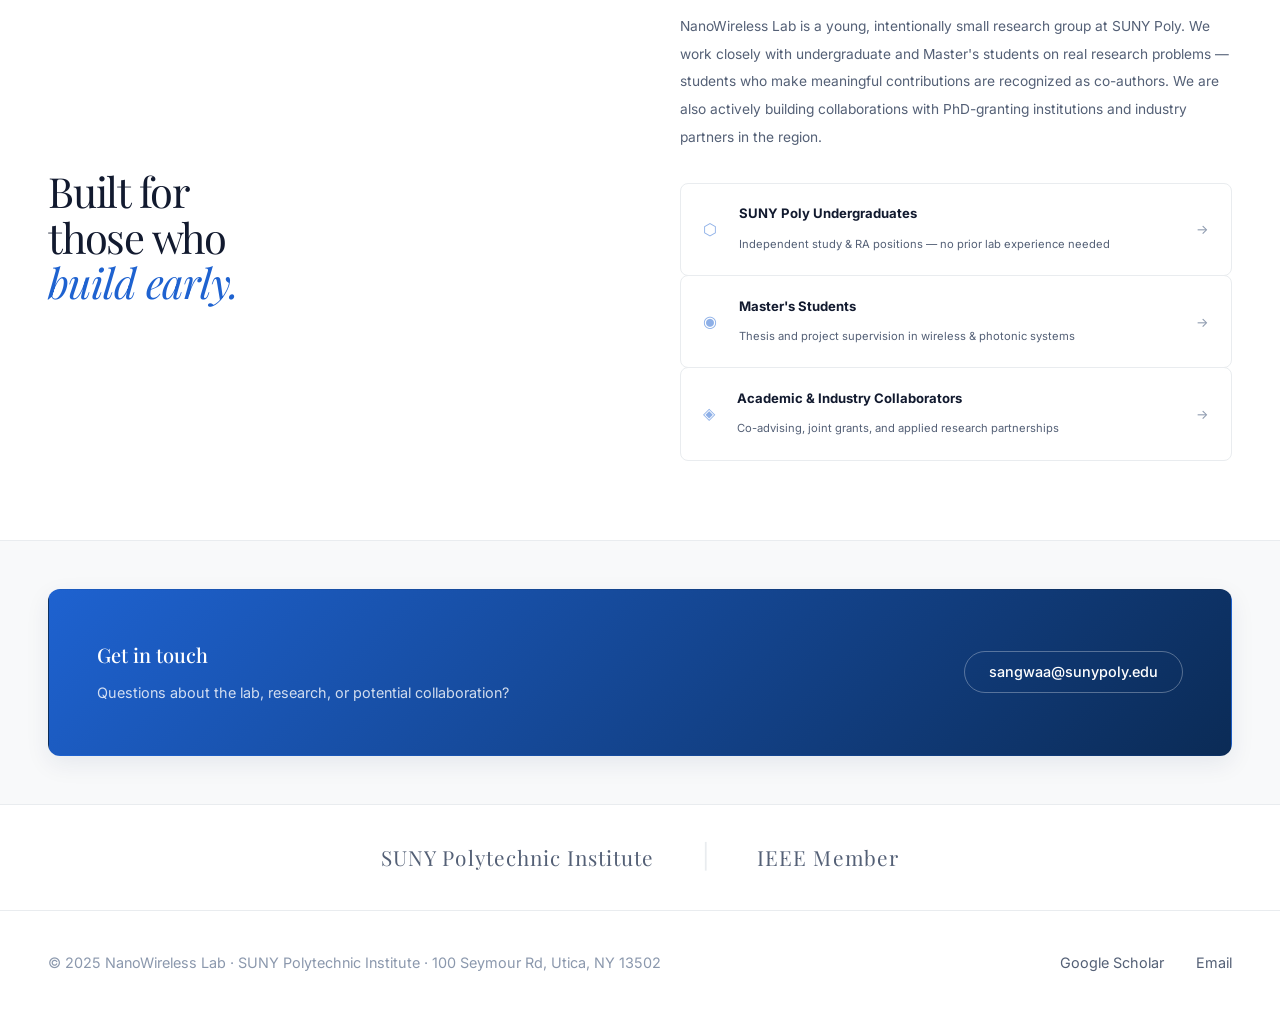
==== commit ca90a1fb: "feat: implement theme toggle and update site-wide styling with CSS variables for improved modularity" ====
--- a/index.html
+++ b/index.html
@@ -15,7 +15,8 @@
       flex-direction: column;
       justify-content: flex-start;
       padding: 5rem 3rem 6rem;
-      background: var(--bg-white);
+      background: var(--bg-card-subtle);
+      transition: var(--transition);
       border-bottom: 1px solid var(--border);
       position: relative;
       overflow: hidden;
@@ -35,10 +36,10 @@
       z-index: 1;
       pointer-events: none;
       background: linear-gradient(to right,
-          rgba(253, 252, 250, 0.92) 0%,
-          rgba(253, 252, 250, 0.85) 45%,
-          rgba(253, 252, 250, 0.45) 70%,
-          rgba(253, 252, 250, 0.10) 100%);
+          rgba(var(--hero-overlay), 0.95) 0%,
+          rgba(var(--hero-overlay), 0.85) 45%,
+          rgba(var(--hero-overlay), 0.45) 75%,
+          rgba(var(--hero-overlay), 0) 100%);
     }
 
     .hero-eyebrow {
@@ -119,7 +120,8 @@
       border: 1px solid var(--border);
       padding: 2rem;
       text-align: center;
-      background: var(--bg-white);
+      background: var(--bg-card-subtle);
+      transition: var(--transition);
       border-radius: var(--radius);
       box-shadow: var(--shadow-sm);
       transition: var(--transition);
@@ -174,7 +176,7 @@
       border: 1px solid var(--blue-mid);
       padding: 0.4rem;
       transition: all 0.2s;
-      background: #F0F5FC;
+      background: var(--bg-hover);
     }
 
     .pi-link:hover {
@@ -239,7 +241,8 @@
     /* ── RESEARCH ── */
     .research-section {
       padding: 4.5rem 3rem;
-      background: var(--bg-white);
+      background: var(--bg-card-subtle);
+      transition: var(--transition);
       border-bottom: 1px solid var(--border);
     }
 
@@ -253,7 +256,8 @@
     }
 
     .research-card {
-      background: var(--bg-white);
+      background: var(--bg-card-subtle);
+      transition: var(--transition);
       padding: 2.5rem;
       position: relative;
       overflow: hidden;
@@ -280,7 +284,7 @@
       transform: translateY(-4px);
       box-shadow: var(--shadow-md);
       border-color: var(--blue-mid);
-      background: #F0F5FC;
+      background: var(--bg-hover);
     }
 
     .research-card:hover::before {
@@ -344,13 +348,15 @@
     }
 
     .card-ghost:hover {
-      background: var(--bg-white);
+      background: var(--bg-card-subtle);
+      transition: var(--transition);
     }
 
     /* ── VISION/JOIN ── */
     .vision-section {
       padding: 5rem 3rem;
-      background: var(--bg-white);
+      background: var(--bg-card-subtle);
+      transition: var(--transition);
       border-bottom: 1px solid var(--border);
       display: grid;
       grid-template-columns: 1fr 1fr;
@@ -395,14 +401,15 @@
       margin-bottom: -1px;
       cursor: pointer;
       transition: all 0.2s;
-      background: var(--bg-white);
+      background: var(--bg-card-subtle);
+      transition: var(--transition);
       text-decoration: none;
     }
 
     .opp-item:hover {
       transform: translateX(4px);
       box-shadow: var(--shadow-sm);
-      background: #F0F5FC;
+      background: var(--bg-hover);
       border-color: #A8C0E0;
       z-index: 1;
       position: relative;
@@ -441,7 +448,7 @@
     /* ── NEWS RIBBON ── */
     .news-ribbon {
       height: 50px;
-      background: rgba(255, 255, 255, 0.7);
+      background: var(--bg-glass);
       backdrop-filter: blur(8px);
       border-bottom: 1px solid var(--border);
       box-shadow: 0 2px 10px rgba(0, 0, 0, 0.02);
@@ -455,7 +462,7 @@
 
     .news-label {
       font-weight: 600;
-      background: linear-gradient(90deg, var(--blue-lt) 0%, rgba(255, 255, 255, 0) 100%);
+      background: linear-gradient(90deg, var(--blue-lt) 0%, rgba(var(--hero-overlay), 0) 100%);
       border-right: none;
       flex-shrink: 0;
       display: flex;
@@ -581,7 +588,7 @@
 
       .news-label {
         font-weight: 600;
-        background: linear-gradient(90deg, var(--blue-lt) 0%, rgba(255, 255, 255, 0) 100%);
+        background: linear-gradient(90deg, var(--blue-lt) 0%, rgba(var(--hero-overlay), 0) 100%);
         border-right: none;
         padding: 0 1rem 0 1.5rem;
       }
@@ -605,7 +612,8 @@
     }
 
     .highlight-card {
-      background: var(--bg-white);
+      background: var(--bg-card-subtle);
+      transition: var(--transition);
       overflow: hidden;
       transition: background 0.2s;
       border-radius: var(--radius);
@@ -616,7 +624,7 @@
     .highlight-card:hover {
       transform: translateY(-4px);
       box-shadow: var(--shadow-md);
-      background: #F0F5FC;
+      background: var(--bg-hover);
     }
 
     .highlight-photo {
@@ -694,6 +702,25 @@
       <li><a href="pages/team.html">Team</a></li>
       <li><a href="pages/contact.html">Contact</a></li>
     </ul>
+    <button class="theme-toggle" aria-label="Toggle theme">
+      <svg class="moon-icon" width="20" height="20" fill="none" stroke="currentColor" stroke-width="2"
+        viewBox="0 0 24 24">
+        <path d="M21 12.79A9 9 0 1 1 11.21 3 7 7 0 0 0 21 12.79z"></path>
+      </svg>
+      <svg class="sun-icon" width="20" height="20" fill="none" stroke="currentColor" stroke-width="2"
+        viewBox="0 0 24 24">
+        <circle cx="12" cy="12" r="5"></circle>
+        <line x1="12" y1="1" x2="12" y2="3"></line>
+        <line x1="12" y1="21" x2="12" y2="23"></line>
+        <line x1="4.22" y1="4.22" x2="5.64" y2="5.64"></line>
+        <line x1="18.36" y1="18.36" x2="19.78" y2="19.78"></line>
+        <line x1="1" y1="12" x2="3" y2="12"></line>
+        <line x1="21" y1="12" x2="23" y2="12"></line>
+        <line x1="4.22" y1="19.78" x2="5.64" y2="18.36"></line>
+        <line x1="18.36" y1="5.64" x2="19.78" y2="4.22"></line>
+      </svg>
+    </button>
+
   </nav>
 
   <!-- HERO -->
@@ -703,8 +730,9 @@
     <div class="hero-eyebrow anim-1">SUNY Polytechnic Institute · Utica, NY</div>
     <h1 class="anim-2">Wireless systems<br />at the <em>nanoscale</em></h1>
     <p class="hero-desc anim-3">
-      NanoWireless Lab works on nano-scale optical communications, wireless-powered implantable devices, and
-      brain-machine interfaces. We focus on problems at the outer edge of what wireless technology can do.
+      The next generation of medical devices, neural interfaces, and biosensors will need to communicate wirelessly at
+      scales where conventional radio technology fails. NanoWireless Lab builds the physical-layer foundations that make
+      this possible.
     </p>
     <div class="hero-cta anim-4">
       <a class="btn-primary" href="pages/research.html">Our Research</a>
@@ -731,16 +759,13 @@
       <div class="pi-bio-label">Principal Investigator</div>
       <p class="pi-bio">
         I am an Assistant Professor at <strong>SUNY Polytechnic Institute</strong>, where I direct the NanoWireless Lab.
-        My
-        research is at the intersection of <strong>nanotechnology, photonics, and wireless systems</strong>.
-        The underlying question is how we build communication and sensing infrastructure for a world where electronics
-        operate at the nanoscale and inside the human body.
+        My research focuses on the <strong>nano-bio interface</strong>, specifically designing the photonic, plasmonic,
+        and electromagnetic systems that allow us to communicate with biological tissue and molecular-scale phenomena.
       </p>
       <p class="pi-bio">
-        My group works on three connected problems: <strong>nanophotonic and plasmonic communications</strong>
-        for ultra-fast on-chip and short-range links; <strong>wireless power transfer</strong> for implantable
-        and wearable medical devices; and <strong>brain-machine interfaces</strong> that decode neural signals
-        without surgery, for prosthetics and human-computer interaction.
+        Instead of treating these as separate disciplines, my group addresses the three core bottlenecks of implantable
+        and nanoscale networks: <strong>physical-layer communication, wireless power delivery, and neural
+          interfacing</strong>.
       </p>
       <div class="affil">
         <span class="affil-item">SUNY Polytechnic Institute</span>
@@ -756,24 +781,24 @@
     <div class="research-grid">
       <div class="research-card">
         <span class="card-icon">◈</span>
-        <h3 class="card-title">Nanophotonics &amp; Plasmonic Communication</h3>
-        <p class="card-body">We explore how light and plasmons can carry information at the nanoscale, reaching speeds
-          and integration densities that conventional electronics cannot.</p>
-        <span class="card-tag">Nano-scale Optical Systems</span>
+        <h3 class="card-title">Communication at the Nano-Bio Interface</h3>
+        <p class="card-body">Bridging the physical layer gap between conventional electronics and molecular-scale
+          phenomena using plasmonic waveguides and nano-antenna optical links.</p>
+        <span class="card-tag">Plasmonics &amp; Nano-Antennas</span>
       </div>
       <div class="research-card">
         <span class="card-icon">⬡</span>
-        <h3 class="card-title">Wireless Power Transfer for Implantables</h3>
-        <p class="card-body">We design implantable devices that are powered wirelessly, removing the need for battery
-          replacement surgery and enabling continuous, long-term health monitoring.</p>
-        <span class="card-tag">Wearable &amp; Implantable Devices</span>
+        <h3 class="card-title">Powering the Implantable Future</h3>
+        <p class="card-body">Designing safe, high-bandwidth wireless power delivery systems built intimately around the
+          realities constraints of human tissue to eliminate batteries.</p>
+        <span class="card-tag">Wireless Energy Transfer</span>
       </div>
       <div class="research-card">
         <span class="card-icon">⌁</span>
-        <h3 class="card-title">Brain-Machine Interfaces</h3>
-        <p class="card-body">We build wearable electronics and non-invasive neural interfaces that read brain signals,
-          with applications in prosthetics and direct human-computer interaction.</p>
-        <span class="card-tag">Neural Decoding &amp; Prosthetics</span>
+        <h3 class="card-title">Reading &amp; Writing to Biological Systems</h3>
+        <p class="card-body">Developing non-invasive brain-machine interfaces (BMIs) and optogenomic arrays that conform
+          to soft tissue for reading and writing neural signals.</p>
+        <span class="card-tag">Neural Interfaces &amp; Bio-Actuation</span>
       </div>
       <div class="research-card card-ghost">
         <span class="card-icon">◎</span>
@@ -805,7 +830,7 @@
         style="display: flex; gap: 2rem; transition: transform 0.6s cubic-bezier(0.25, 0.8, 0.25, 1);">
 
         <div class="highlight-card carousel-slide"
-          style="flex: 0 0 calc(100% - 2rem); max-width: calc(100% - 2rem); padding: 2rem; border-radius: var(--radius); box-shadow: var(--shadow-sm); border: 1px solid var(--border-lt); background: var(--bg-white); transition: var(--transition);">
+          style="flex: 0 0 calc(100% - 2rem); max-width: calc(100% - 2rem); padding: 2rem; border-radius: var(--radius); box-shadow: var(--shadow-sm); border: 1px solid var(--border-lt); background: var(--bg-card-subtle); transition: var(--transition); transition: var(--transition);">
           <div
             style="font-size: 0.7rem; color: var(--blue); letter-spacing: 0.12em; text-transform: uppercase; margin-bottom: 0.75rem; font-weight: 600;">
             Jul 2025 · Talk</div>
@@ -817,7 +842,7 @@
         </div>
 
         <div class="highlight-card carousel-slide"
-          style="flex: 0 0 calc(100% - 2rem); max-width: calc(100% - 2rem); padding: 2rem; border-radius: var(--radius); box-shadow: var(--shadow-sm); border: 1px solid var(--border-lt); background: var(--bg-white); transition: var(--transition);">
+          style="flex: 0 0 calc(100% - 2rem); max-width: calc(100% - 2rem); padding: 2rem; border-radius: var(--radius); box-shadow: var(--shadow-sm); border: 1px solid var(--border-lt); background: var(--bg-card-subtle); transition: var(--transition); transition: var(--transition);">
           <div
             style="font-size: 0.7rem; color: var(--blue); letter-spacing: 0.12em; text-transform: uppercase; margin-bottom: 0.75rem; font-weight: 600;">
             May 2025 · Talk</div>
@@ -829,7 +854,7 @@
         </div>
 
         <div class="highlight-card carousel-slide"
-          style="flex: 0 0 calc(100% - 2rem); max-width: calc(100% - 2rem); padding: 2rem; border-radius: var(--radius); box-shadow: var(--shadow-sm); border: 1px solid var(--border-lt); background: var(--bg-white); transition: var(--transition);">
+          style="flex: 0 0 calc(100% - 2rem); max-width: calc(100% - 2rem); padding: 2rem; border-radius: var(--radius); box-shadow: var(--shadow-sm); border: 1px solid var(--border-lt); background: var(--bg-card-subtle); transition: var(--transition); transition: var(--transition);">
           <div
             style="font-size: 0.7rem; color: var(--blue); letter-spacing: 0.12em; text-transform: uppercase; margin-bottom: 0.75rem; font-weight: 600;">
             2026 · Paper</div>
@@ -841,7 +866,7 @@
         </div>
 
         <div class="highlight-card carousel-slide"
-          style="flex: 0 0 calc(100% - 2rem); max-width: calc(100% - 2rem); padding: 2rem; border-radius: var(--radius); box-shadow: var(--shadow-sm); border: 1px solid var(--border-lt); background: var(--bg-white); transition: var(--transition);">
+          style="flex: 0 0 calc(100% - 2rem); max-width: calc(100% - 2rem); padding: 2rem; border-radius: var(--radius); box-shadow: var(--shadow-sm); border: 1px solid var(--border-lt); background: var(--bg-card-subtle); transition: var(--transition); transition: var(--transition);">
           <div
             style="font-size: 0.7rem; color: var(--blue); letter-spacing: 0.12em; text-transform: uppercase; margin-bottom: 0.75rem; font-weight: 600;">
             Apr 2025 · Talk</div>
@@ -853,7 +878,7 @@
         </div>
 
         <div class="highlight-card carousel-slide"
-          style="flex: 0 0 calc(100% - 2rem); max-width: calc(100% - 2rem); padding: 2rem; border-radius: var(--radius); box-shadow: var(--shadow-sm); border: 1px solid var(--border-lt); background: var(--bg-white); transition: var(--transition);">
+          style="flex: 0 0 calc(100% - 2rem); max-width: calc(100% - 2rem); padding: 2rem; border-radius: var(--radius); box-shadow: var(--shadow-sm); border: 1px solid var(--border-lt); background: var(--bg-card-subtle); transition: var(--transition); transition: var(--transition);">
           <div
             style="font-size: 0.7rem; color: var(--blue); letter-spacing: 0.12em; text-transform: uppercase; margin-bottom: 0.75rem; font-weight: 600;">
             2025 · Paper</div>
@@ -865,7 +890,7 @@
         </div>
 
         <div class="highlight-card carousel-slide"
-          style="flex: 0 0 calc(100% - 2rem); max-width: calc(100% - 2rem); padding: 2rem; border-radius: var(--radius); box-shadow: var(--shadow-sm); border: 1px solid var(--border-lt); background: var(--bg-white); transition: var(--transition);">
+          style="flex: 0 0 calc(100% - 2rem); max-width: calc(100% - 2rem); padding: 2rem; border-radius: var(--radius); box-shadow: var(--shadow-sm); border: 1px solid var(--border-lt); background: var(--bg-card-subtle); transition: var(--transition); transition: var(--transition);">
           <div
             style="font-size: 0.7rem; color: var(--blue); letter-spacing: 0.12em; text-transform: uppercase; margin-bottom: 0.75rem; font-weight: 600;">
             Apr 2026 · Launch</div>
@@ -903,7 +928,8 @@
     #car-next:hover {
       border-color: var(--blue);
       color: var(--blue);
-      background: var(--bg-white);
+      background: var(--bg-card-subtle);
+      transition: var(--transition);
     }
   </style>
 
@@ -1086,7 +1112,7 @@
 
   <!-- AFFILIATIONS STRIP -->
   <div
-    style="background: var(--bg-white); border-top: 1px solid var(--border); padding: 2rem 3rem; text-align: center;">
+    style="background: var(--bg-card-subtle); transition: var(--transition); border-top: 1px solid var(--border); padding: 2rem 3rem; text-align: center;">
     <div style="display: flex; justify-content: center; gap: 3rem; align-items: center; flex-wrap: wrap;">
       <span
         style="font-family: var(--font-serif); font-size: 1.3rem; color: var(--text-mute); letter-spacing: 0.05em;">SUNY
@@ -1114,12 +1140,18 @@
       const canvas = document.getElementById('hero-canvas');
       const ctx = canvas.getContext('2d');
       const hero = canvas.parentElement;
-      const BLUE = '200,40,40';
+      let DRAW_COLOR = '30, 98, 208';
       const NODE_COUNT = 100;
       const MAX_DIST = 160;
       const PULSE_INTERVAL = 1600;
 
       let nodes = [], pulses = [];
+      function updateColors() {
+        DRAW_COLOR = '239, 68, 68'; // Always Crimson Red
+      }
+      window.addEventListener('themechanged', updateColors);
+      updateColors();
+
 
       function resize() {
         canvas.width = hero.offsetWidth;
@@ -1161,7 +1193,7 @@
               ctx.beginPath();
               ctx.moveTo(nodes[i].x, nodes[i].y);
               ctx.lineTo(nodes[j].x, nodes[j].y);
-              ctx.strokeStyle = `rgba(${BLUE},${(1 - d / MAX_DIST) * 0.45})`;
+              ctx.strokeStyle = `rgba(${DRAW_COLOR},${(1 - d / MAX_DIST) * 0.35})`;
               ctx.lineWidth = 1.2;
               ctx.stroke();
             }
@@ -1172,20 +1204,24 @@
         nodes.forEach(n => {
           ctx.beginPath();
           ctx.arc(n.x, n.y, n.r, 0, Math.PI * 2);
-          ctx.fillStyle = `rgba(${BLUE},0.85)`;
+          ctx.fillStyle = `rgba(${DRAW_COLOR},0.9)`;
           ctx.fill();
         });
 
-        // Pulses
+        // Pulses (Radial Gradient Glow)
         pulses = pulses.filter(p => p.alpha > 0.01);
         pulses.forEach(p => {
-          p.r += 1.4;
-          p.alpha *= 0.965;
+          p.r += 2.0;
+          p.alpha *= 0.967; // Slower decay = 1.5x longer propagation distance
           ctx.beginPath();
           ctx.arc(p.x, p.y, p.r, 0, Math.PI * 2);
-          ctx.strokeStyle = `rgba(${BLUE},${p.alpha})`;
-          ctx.lineWidth = 1;
-          ctx.stroke();
+
+          const gradient = ctx.createRadialGradient(p.x, p.y, p.r * 0.1, p.x, p.y, p.r);
+          gradient.addColorStop(0, `rgba(${DRAW_COLOR}, ${p.alpha * 0.8})`);
+          gradient.addColorStop(1, `rgba(${DRAW_COLOR}, 0)`);
+
+          ctx.fillStyle = gradient;
+          ctx.fill();
         });
 
         requestAnimationFrame(draw);
--- a/css/style.css
+++ b/css/style.css
@@ -5,6 +5,12 @@
 :root {
   --bg:        #F8F9FA;
   --bg-white:  #FFFFFF;
+  --nav-bg:    rgba(255, 255, 255, 0.85);
+  --hero-overlay: 253, 252, 250;
+  --bg-glass:  rgba(255, 255, 255, 0.7);
+  --bg-contact: linear-gradient(135deg, var(--blue) 0%, var(--blue-dark) 100%);
+  --bg-card-subtle: #FFFFFF;
+  --bg-hover:  #F0F5FC;
   --border:    #E9ECEF;
   --border-lt: #F1F3F5;
   --blue:      #1E62D0;
@@ -23,16 +29,45 @@
   --radius: 12px;
   --radius-sm: 8px;
   --transition: all 0.3s cubic-bezier(0.25, 0.8, 0.25, 1);
-}
-
-html { scroll-behavior: smooth; }
+  --contact-border: 1px solid transparent;
+  --btn-gradient: linear-gradient(135deg, var(--blue) 0%, var(--blue-dark) 100%);
+}
+
+[data-theme="dark"] {
+  --bg:        #000000;
+  --bg-white:  #09090B;
+  --nav-bg:    rgba(0, 0, 0, 0.85);
+  --hero-overlay: 0, 0, 0;
+  --bg-glass:  rgba(9, 9, 11, 0.7);
+  --bg-contact: rgba(255, 255, 255, 0.03);
+  --bg-card-subtle: rgba(255, 255, 255, 0.02);
+  --bg-hover:  rgba(255, 255, 255, 0.08);
+  --border:    rgba(255, 255, 255, 0.12);
+  --border-lt: rgba(255, 255, 255, 0.06);
+  --blue:      #8FAADC;
+  --blue-lt:   rgba(143, 170, 220, 0.1);
+  --blue-mid:  rgba(143, 170, 220, 0.3);
+  --blue-dark: #D4D4D8;
+  --text-dark: #F4F4F5;
+  --text-mid:  #A1A1AA;
+  --text-mute: #71717A;
+  --text-faint:#3F3F46;
+  --shadow-sm: 0 4px 12px rgba(0, 0, 0, 0.6);
+  --shadow-md: 0 8px 24px rgba(0, 0, 0, 0.8);
+  --shadow-lg: 0 16px 40px rgba(0, 0, 0, 0.9);
+  --contact-border: 1px solid rgba(255, 255, 255, 0.1);
+  --btn-gradient: linear-gradient(135deg, #7C98C4 0%, #8FAADC 100%);
+}
+
+html { scroll-behavior: smooth; transition: background-color 0.3s ease; }
 
 body {
   font-family: var(--font-mono);
   background: var(--bg);
   color: var(--text-mid);
-  font-size: 16px;
+  font-size: 17px;
   line-height: 1.7;
+  transition: background-color 0.33s ease, color 0.33s ease;
 }
 
 @media (min-width: 1200px) {
@@ -52,10 +87,10 @@
   justify-content: space-between;
   align-items: center;
   padding: 1rem 3rem;
-  background: rgba(255, 255, 255, 0.85);
+  background: var(--nav-bg);
   backdrop-filter: blur(12px);
   -webkit-backdrop-filter: blur(12px);
-  border-bottom: 1px solid rgba(233, 236, 239, 0.6);
+  border-bottom: 1px solid var(--border);
   position: sticky;
   top: 0;
   z-index: 100;
@@ -77,8 +112,31 @@
   gap: 2.2rem;
   list-style: none;
   margin: 0;
-  align-items: center;
-}
+  margin-left: auto;
+  align-items: center;
+}
+
+.theme-toggle {
+  background: none;
+  border: none;
+  color: var(--text-mute);
+  cursor: pointer;
+  padding: 0.5rem;
+  margin-left: 2rem;
+  display: flex;
+  align-items: center;
+  justify-content: center;
+  transition: var(--transition);
+  border-radius: 50%;
+  border: 1px solid transparent;
+}
+.theme-toggle:hover { color: var(--blue); background: var(--blue-lt); border-color: var(--blue-mid); }
+
+.theme-toggle .sun-icon { display: none; }
+.theme-toggle .moon-icon { display: block; }
+[data-theme="dark"] .theme-toggle .sun-icon { display: block; }
+[data-theme="dark"] .theme-toggle .moon-icon { display: none; }
+
 .nav-links a {
   color: var(--text-mute);
   font-size: 1rem;
@@ -115,7 +173,7 @@
 
 /* ── BUTTONS ── */
 .btn-primary {
-  background: linear-gradient(135deg, var(--blue) 0%, var(--blue-dark) 100%);
+  background: var(--btn-gradient);
   color: #fff;
   border: none;
   padding: 1rem 1.8rem;
@@ -148,12 +206,11 @@
   transition: var(--transition);
   text-decoration: none;
   display: inline-block;
-  background: rgba(255,255,255,0.5);
 }
 .btn-ghost:hover { 
   border-color: var(--blue); 
   color: var(--blue); 
-  background: var(--bg-white);
+  background: var(--bg-hover);
   box-shadow: var(--shadow-sm);
 }
 
@@ -214,7 +271,7 @@
 /* ── CONTACT STRIP ── */
 .contact-strip {
   padding: 3rem;
-  background: linear-gradient(135deg, var(--blue-dark) 0%, #153a69 100%);
+  background: var(--bg-contact);
   border-radius: var(--radius);
   margin: 3rem;
   color: #fff;
@@ -223,6 +280,7 @@
   align-items: center;
   gap: 1.5rem;
   box-shadow: var(--shadow-md);
+  border: var(--contact-border);
 }
 .contact-strip strong {
   display: block;
@@ -238,12 +296,16 @@
   color: #fff;
   padding: 0.5rem 1.5rem;
   border-radius: 50px;
-  background: rgba(255,255,255,0.15);
-  backdrop-filter: blur(4px);
+  background: transparent;
+  border: 1px solid rgba(255, 255, 255, 0.3);
   white-space: nowrap;
   font-weight: 500;
-}
-.contact-strip a:hover { background: rgba(255,255,255,0.25); }
+  transition: var(--transition);
+}
+.contact-strip a:hover { 
+  background: rgba(255, 255, 255, 0.1);
+  border-color: rgba(255, 255, 255, 0.6);
+}
 
 /* ── FOOTER ── */
 footer {
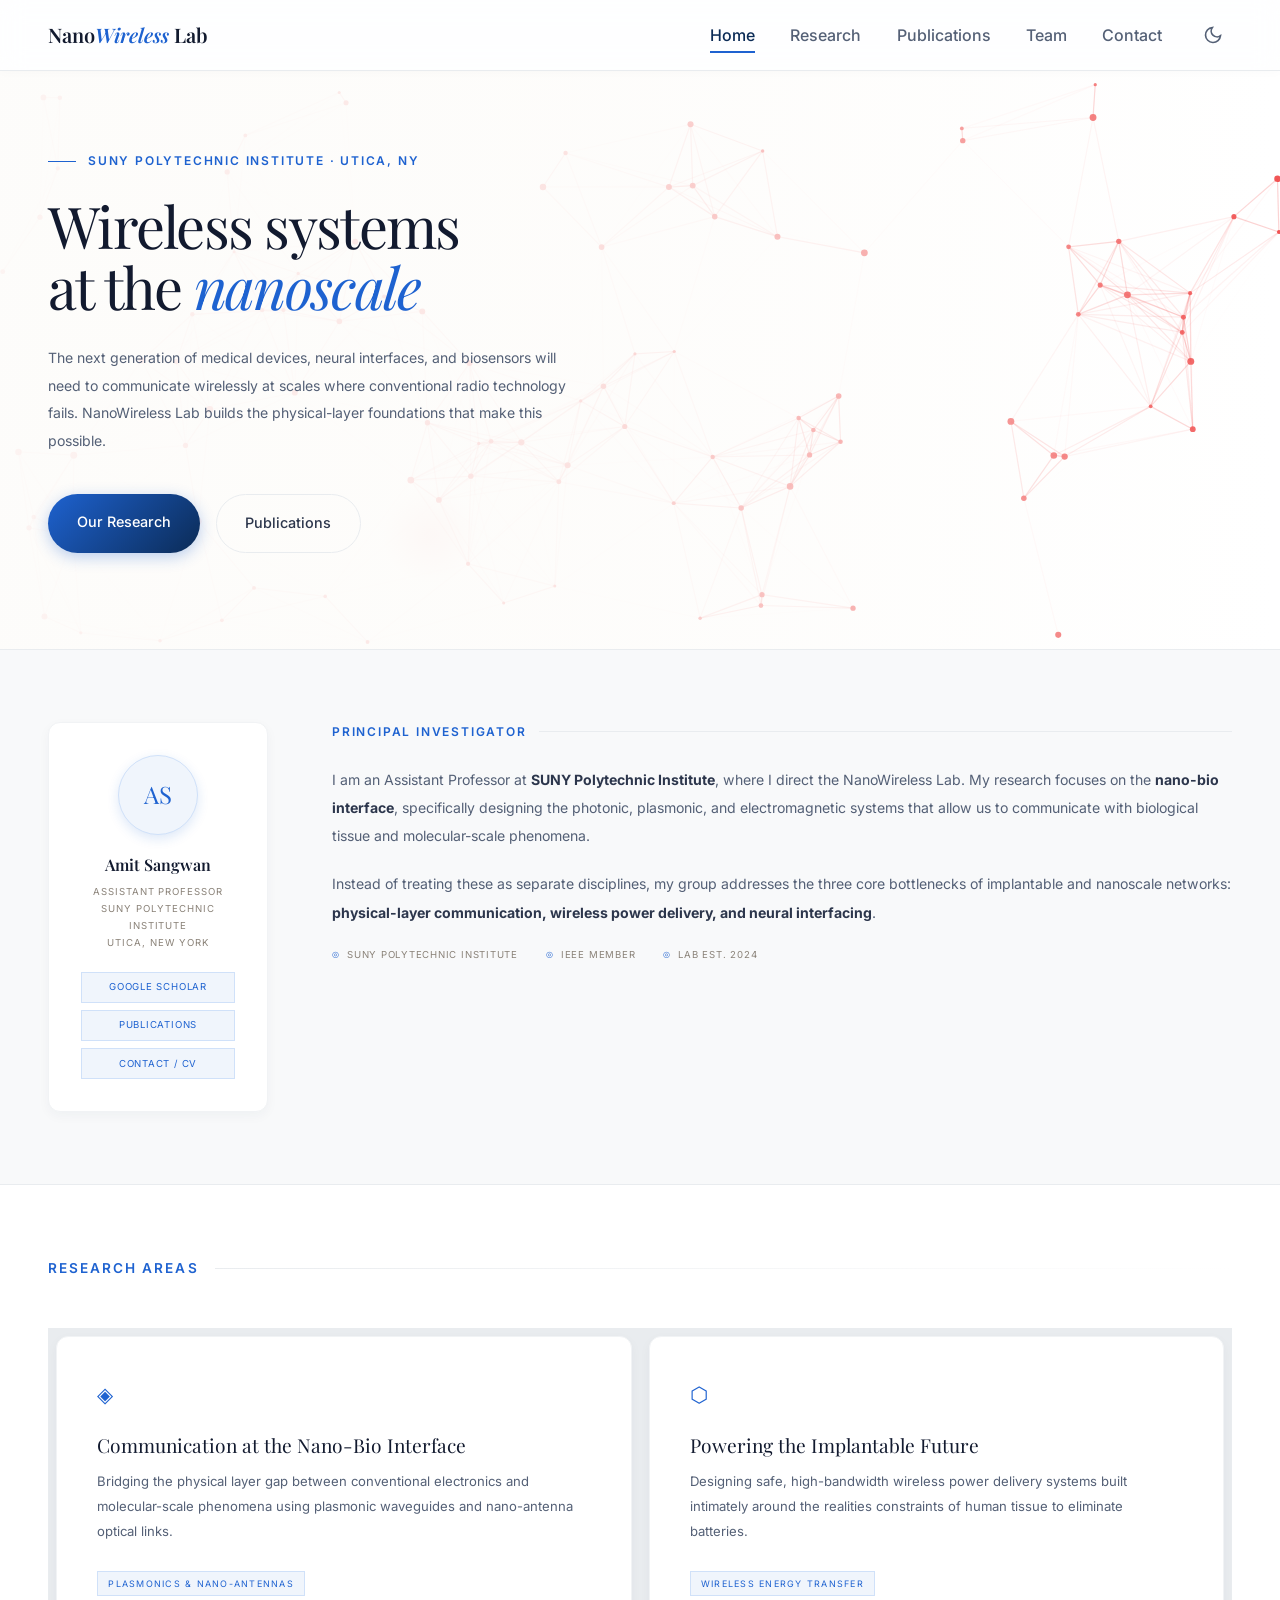
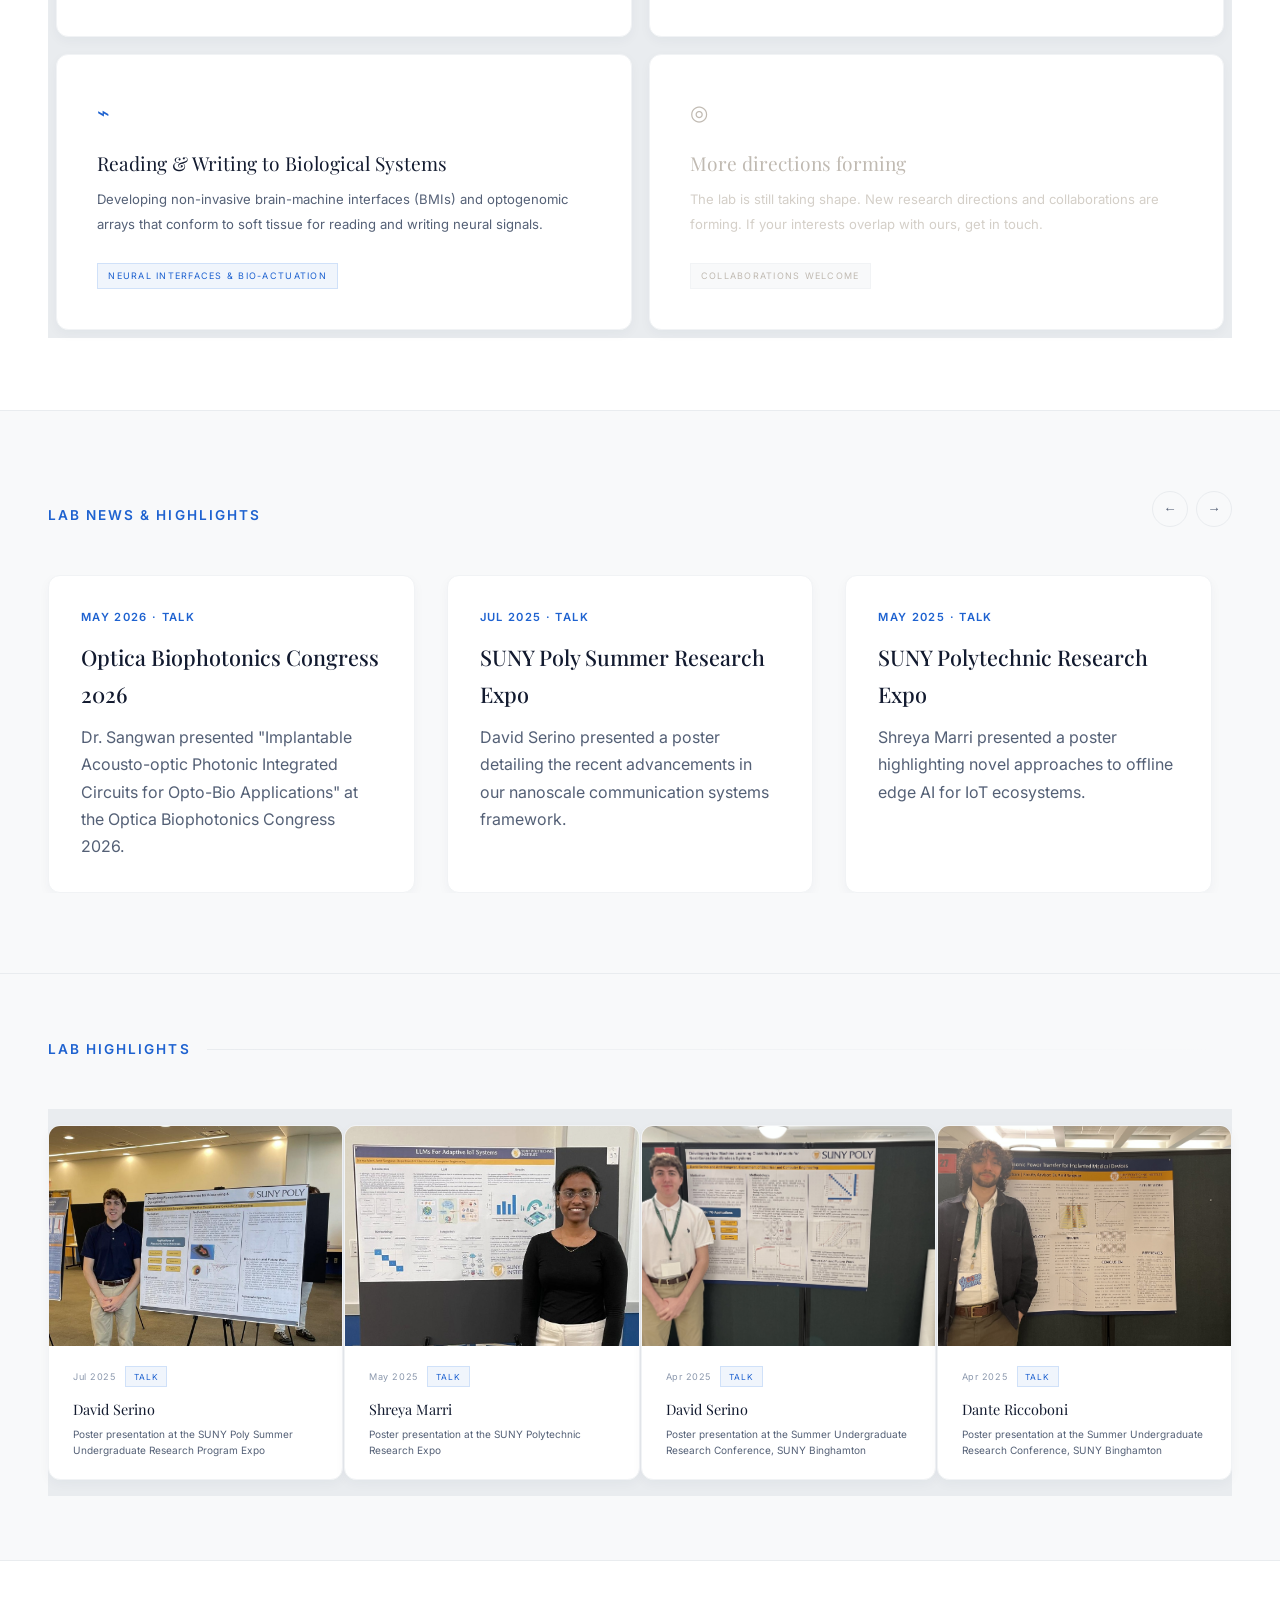
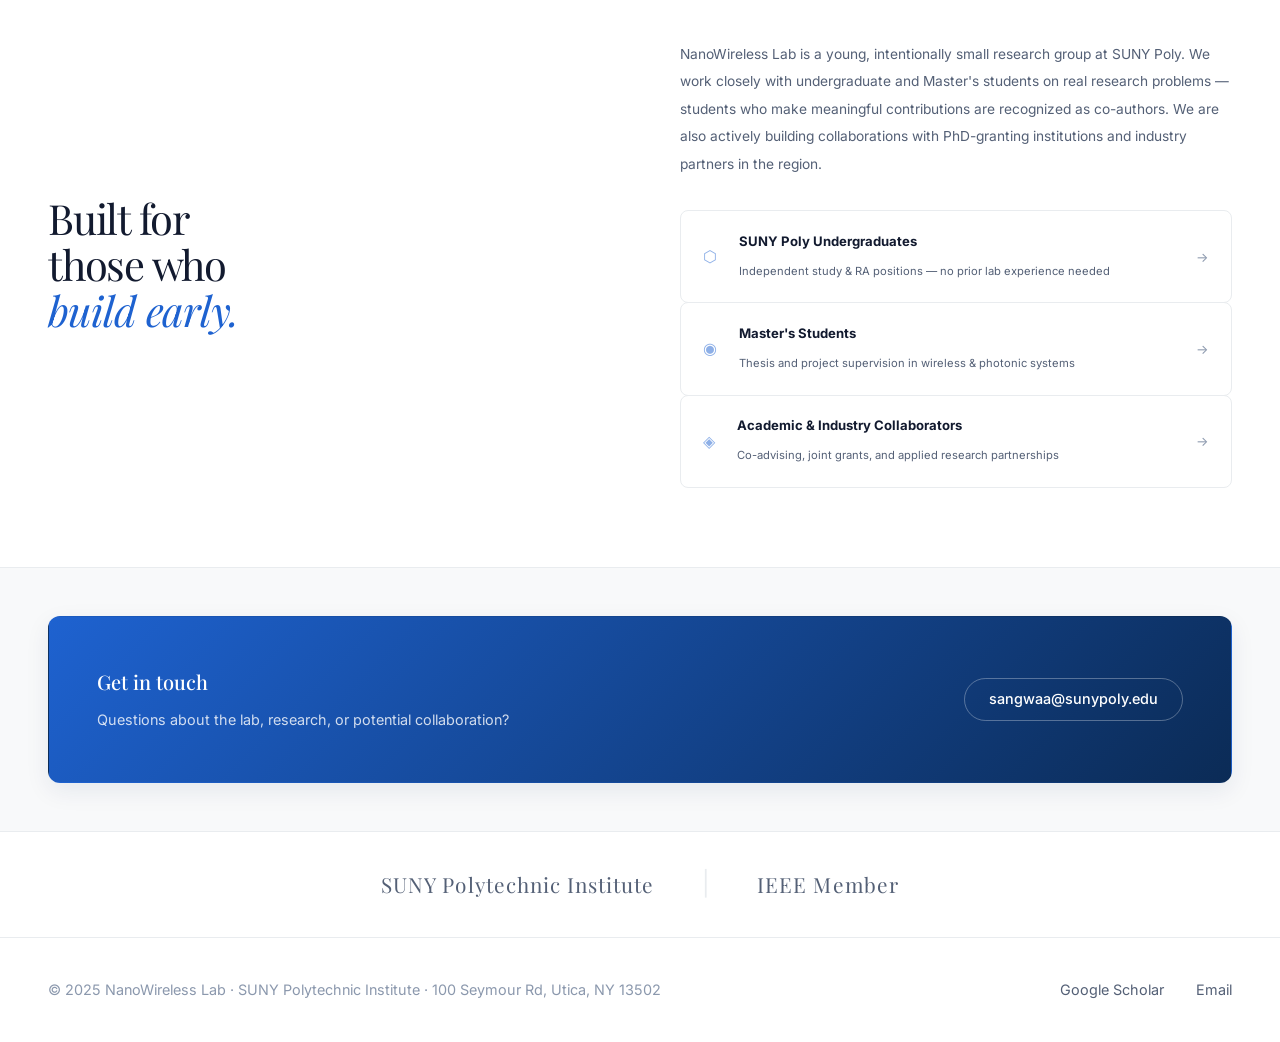
==== commit 4a5d90ea: "feat: add Optica Biophotonics Congress 2026 talk to news carousel Co-Authored-By: Claude Sonnet 4.6 " ====
--- a/index.html
+++ b/index.html
@@ -828,6 +828,17 @@
     <div class="carousel-viewport" style="overflow: hidden; width: 100%; margin: 0 -10px; padding: 0 10px;">
       <div class="carousel-track" id="news-track"
         style="display: flex; gap: 2rem; transition: transform 0.6s cubic-bezier(0.25, 0.8, 0.25, 1);">
+
+        <div class="highlight-card carousel-slide"
+          style="flex: 0 0 calc(100% - 2rem); max-width: calc(100% - 2rem); padding: 2rem; border-radius: var(--radius); box-shadow: var(--shadow-sm); border: 1px solid var(--border-lt); background: var(--bg-card-subtle); transition: var(--transition); transition: var(--transition);">
+          <div
+            style="font-size: 0.7rem; color: var(--blue); letter-spacing: 0.12em; text-transform: uppercase; margin-bottom: 0.75rem; font-weight: 600;">
+            May 2026 · Talk</div>
+          <h4
+            style="font-family: var(--font-serif); font-size: 1.35rem; color: var(--text-dark); margin-bottom: 0.75rem; font-weight: 500;">
+            Optica Biophotonics Congress 2026</h4>
+          <p style="font-size: 1rem; color: var(--text-mute); line-height: 1.7;">Dr. Sangwan presented "Implantable Acousto-optic Photonic Integrated Circuits for Opto-Bio Applications" at the Optica Biophotonics Congress 2026.</p>
+        </div>
 
         <div class="highlight-card carousel-slide"
           style="flex: 0 0 calc(100% - 2rem); max-width: calc(100% - 2rem); padding: 2rem; border-radius: var(--radius); box-shadow: var(--shadow-sm); border: 1px solid var(--border-lt); background: var(--bg-card-subtle); transition: var(--transition); transition: var(--transition);">
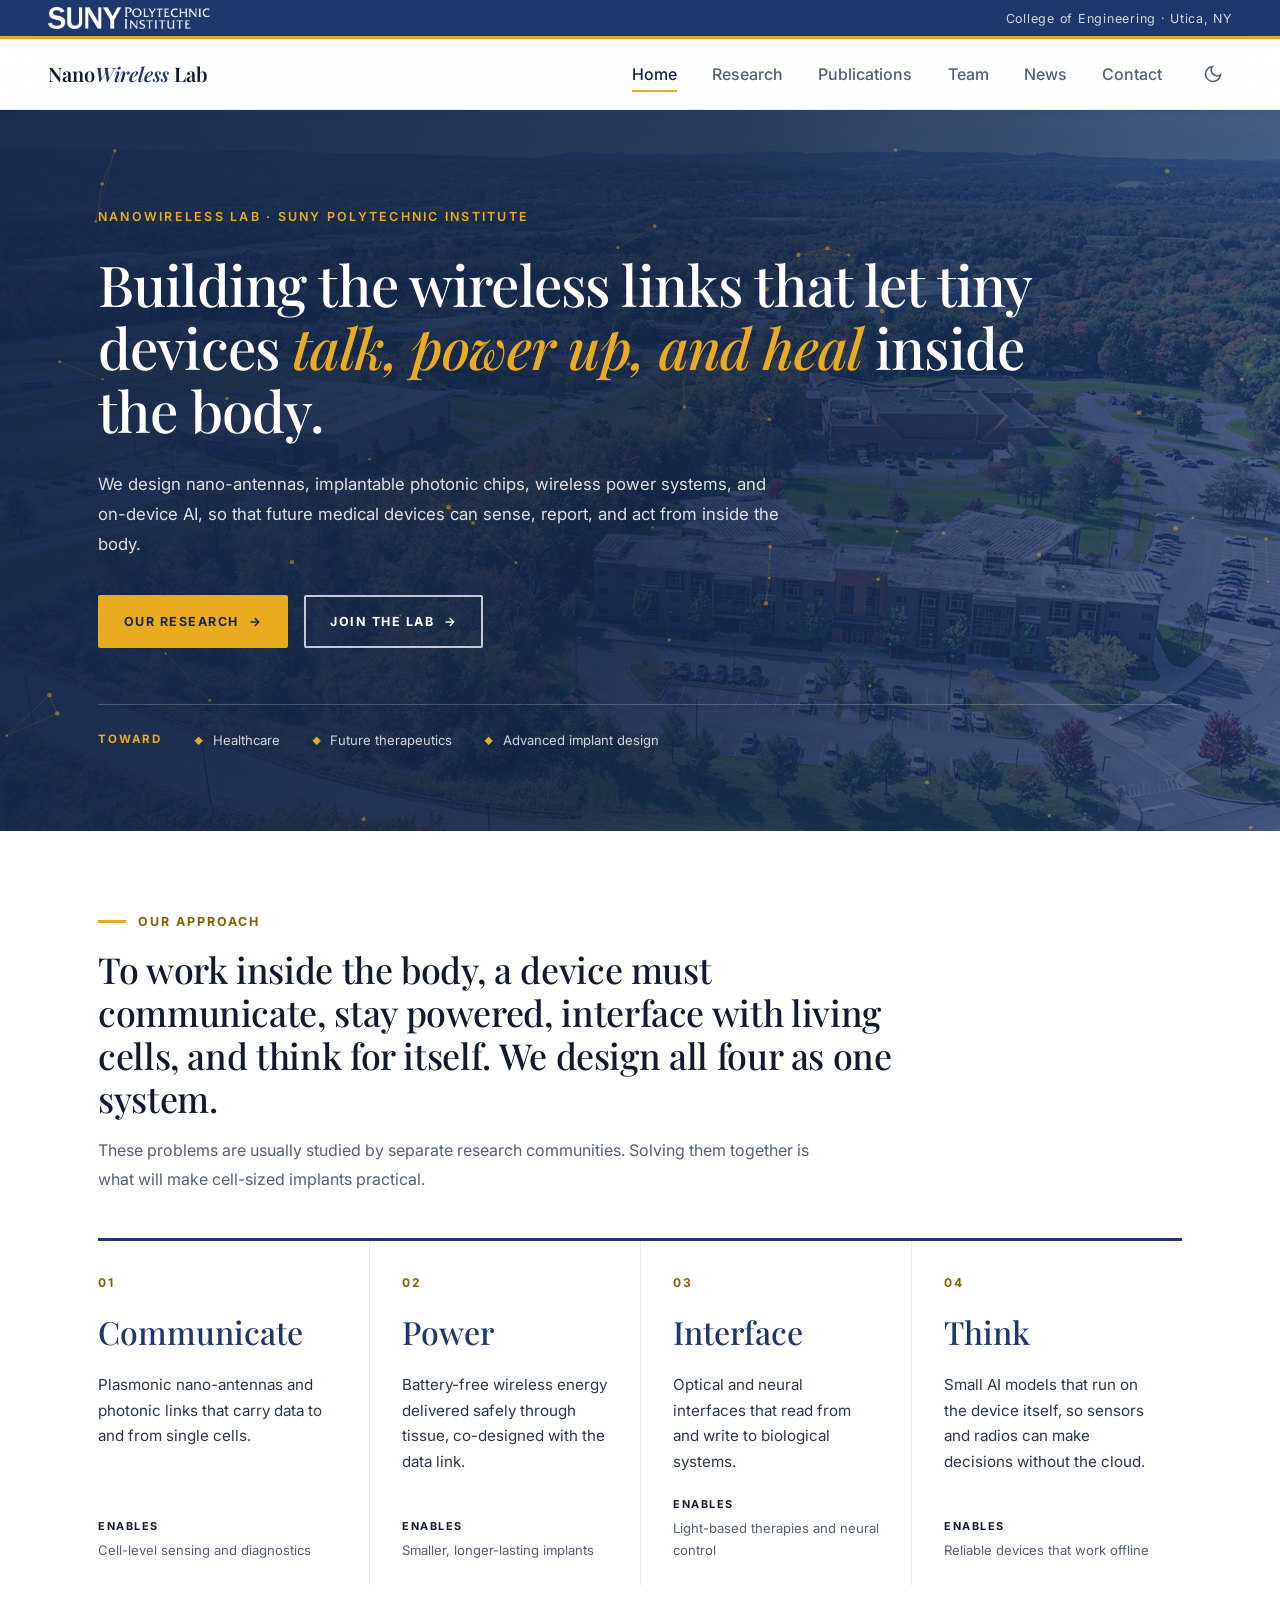
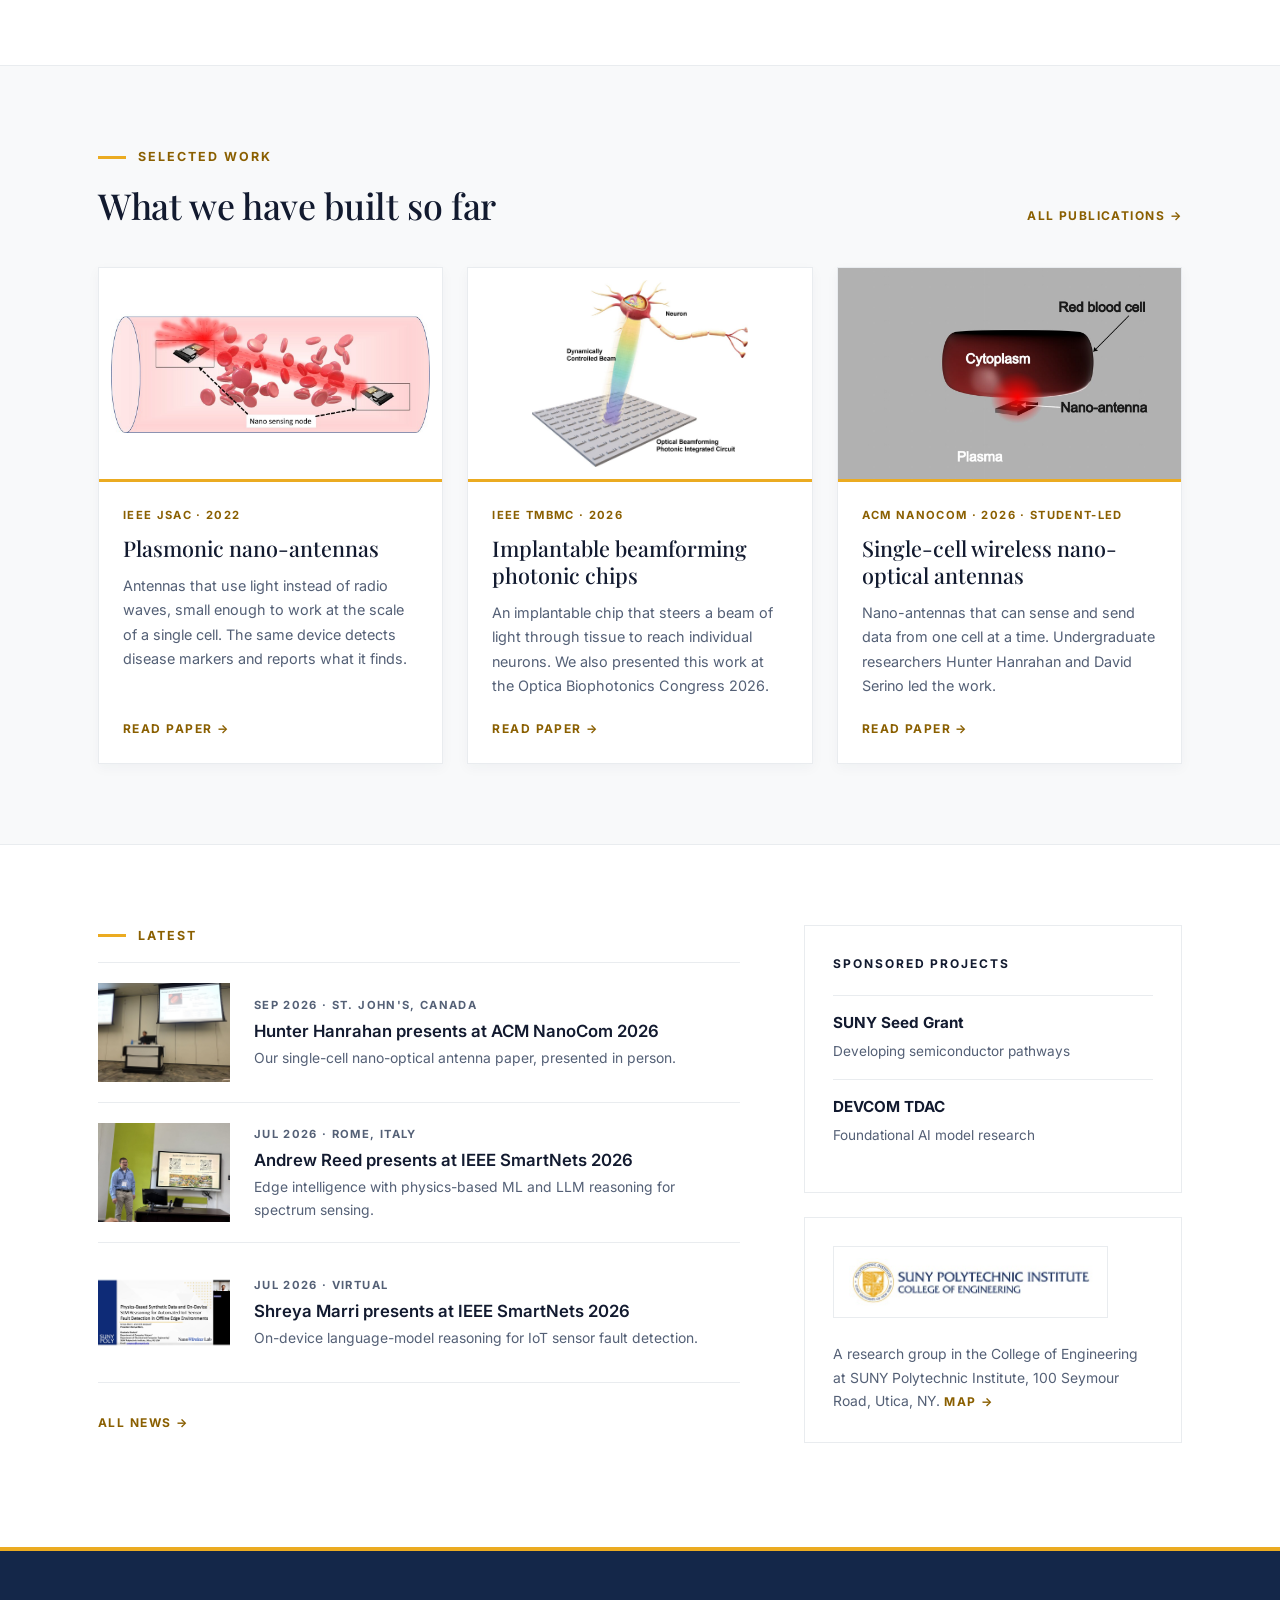
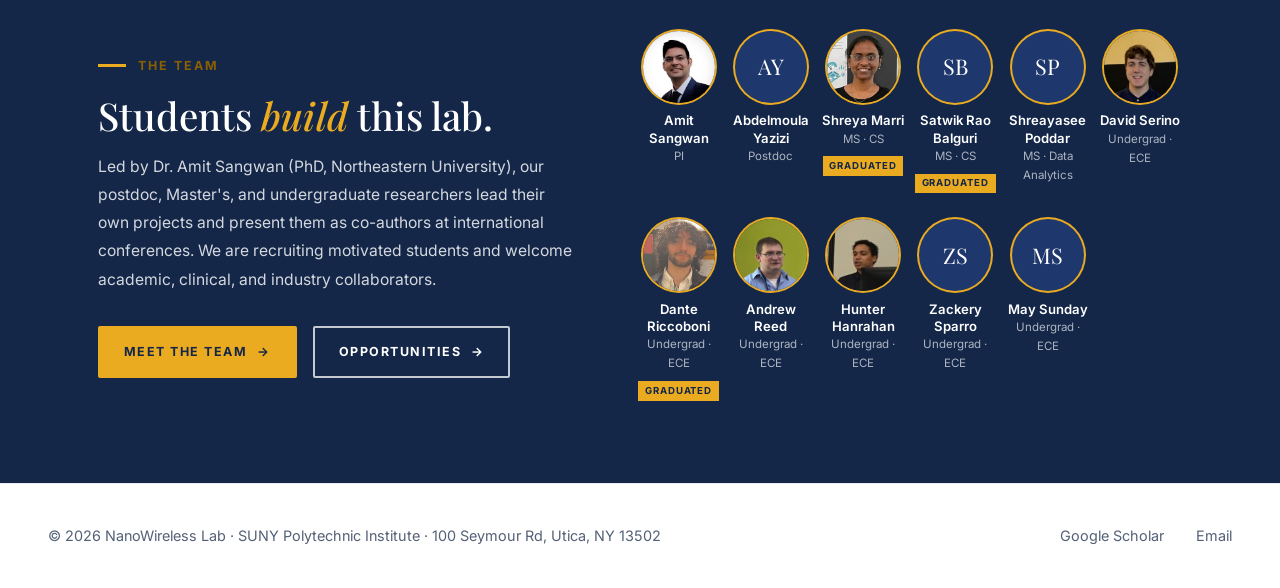
==== commit 0816d295: "SUNY Poly redesign: new homepage, four research areas, news page, restyled site - Homepage rebuilt a" ====
--- a/index.html
+++ b/index.html
@@ -4,693 +4,727 @@
 <head>
   <meta charset="UTF-8" />
   <meta name="viewport" content="width=device-width, initial-scale=1.0" />
-  <title>NanoWireless Lab — SUNY Polytechnic Institute</title>
+  <title>NanoWireless Lab | SUNY Polytechnic Institute</title>
   <meta name="description"
-    content="NanoWireless Lab at SUNY Polytechnic Institute — research in nanophotonics, wireless power transfer, and brain-machine interfaces." />
+    content="NanoWireless Lab at SUNY Polytechnic Institute builds the wireless links that let tiny devices communicate, power up, and heal inside the body: nano-antennas, implantable photonic chips, wireless power, and on-device AI." />
+  <link rel="icon" href="images/favicon.svg" type="image/svg+xml" />
+  <link rel="icon" href="images/favicon-32.png" sizes="32x32" type="image/png" />
+  <link rel="apple-touch-icon" href="images/apple-touch-icon.png" />
+  <meta property="og:type" content="website" />
+  <meta property="og:site_name" content="NanoWireless Lab" />
+  <meta property="og:title" content="NanoWireless Lab | SUNY Polytechnic Institute" />
+  <meta property="og:description" content="NanoWireless Lab at SUNY Polytechnic Institute builds the wireless links that let tiny devices communicate, power up, and heal inside the body: nano-antennas, implantable photonic chips, wireless power, and on-device AI." />
+  <meta property="og:url" content="https://nanowirelesslab.com/" />
+  <meta property="og:image" content="https://nanowirelesslab.com/images/og-image.jpg" />
+  <meta property="og:image:width" content="1200" />
+  <meta property="og:image:height" content="630" />
+  <meta property="og:image:alt" content="NanoWireless Lab, SUNY Polytechnic Institute" />
+  <meta name="twitter:card" content="summary_large_image" />
   <link rel="stylesheet" href="css/style.css" />
   <style>
+    /* SUNY Poly official colors: PMS 288 blue, PMS 124 gold */
+    :root {
+      --suny-blue: #1E376C;
+      --suny-navy: #142749;
+      --suny-gold: #EBAB21;
+      --gold-text: #8A5F00;
+      --wrap: 1180px;
+    }
+
+    [data-theme="dark"] {
+      --gold-text: #EBAB21;
+    }
+
+    .wrap {
+      max-width: var(--wrap);
+      margin: 0 auto;
+      padding: 0 3rem;
+    }
+
+    .home-label {
+      font-size: 0.78rem;
+      font-weight: 700;
+      letter-spacing: 0.16em;
+      text-transform: uppercase;
+      color: var(--gold-text);
+      margin-bottom: 1rem;
+      display: flex;
+      align-items: center;
+      gap: 0.75rem;
+    }
+
+    .home-label::before {
+      content: '';
+      width: 28px;
+      height: 3px;
+      background: var(--suny-gold);
+    }
+
+    .on-dark .home-label {
+      color: var(--suny-gold);
+    }
+
+    .section-title {
+      font-family: var(--font-serif);
+      font-size: clamp(1.7rem, 2.8vw, 2.4rem);
+      font-weight: 500;
+      line-height: 1.2;
+      letter-spacing: -0.01em;
+      color: var(--text-dark);
+      max-width: 820px;
+      margin-bottom: 1rem;
+    }
+
+    .section-lead {
+      font-size: 1rem;
+      line-height: 1.8;
+      color: var(--text-mute);
+      max-width: 720px;
+      margin-bottom: 2.75rem;
+    }
+
+    .btn {
+      display: inline-flex;
+      align-items: center;
+      gap: 0.6rem;
+      font-size: 0.78rem;
+      font-weight: 700;
+      letter-spacing: 0.12em;
+      text-transform: uppercase;
+      padding: 0.85rem 1.5rem;
+      border-radius: 2px;
+      border: 2px solid var(--suny-blue);
+      background: var(--suny-blue);
+      color: #fff;
+      transition: var(--transition);
+    }
+
+    .btn:hover {
+      background: var(--suny-navy);
+      border-color: var(--suny-navy);
+      color: var(--suny-gold);
+    }
+
+    .btn.gold {
+      background: var(--suny-gold);
+      border-color: var(--suny-gold);
+      color: var(--suny-navy);
+    }
+
+    .btn.gold:hover {
+      background: #fff;
+      border-color: #fff;
+      color: var(--suny-navy);
+    }
+
+    .btn.ghost {
+      background: transparent;
+      border-color: rgba(255, 255, 255, 0.75);
+      color: #fff;
+    }
+
+    .btn.ghost:hover {
+      border-color: var(--suny-gold);
+      color: var(--suny-gold);
+    }
+
+    .text-link {
+      font-size: 0.75rem;
+      font-weight: 700;
+      letter-spacing: 0.12em;
+      text-transform: uppercase;
+      color: var(--gold-text);
+    }
+
+    .text-link:hover {
+      color: var(--suny-blue);
+    }
+
+    [data-theme="dark"] .text-link:hover {
+      color: #fff;
+    }
+
     /* ── HERO ── */
     .hero {
-      display: flex;
-      flex-direction: column;
-      justify-content: flex-start;
-      padding: 5rem 3rem 6rem;
-      background: var(--bg-card-subtle);
-      transition: var(--transition);
-      border-bottom: 1px solid var(--border);
       position: relative;
+      color: #fff;
+      background: var(--suny-navy) url('images/sunypoly-campus-aerial.jpg') center / cover no-repeat;
       overflow: hidden;
     }
 
-    .hero-grid {
+    .hero::before {
+      content: '';
       position: absolute;
       inset: 0;
-      pointer-events: none;
+      background: linear-gradient(100deg, rgba(20, 39, 73, 0.97) 0%, rgba(20, 39, 73, 0.9) 50%, rgba(30, 55, 108, 0.74) 100%);
       z-index: 0;
     }
 
-    .hero::after {
-      content: '';
+    #hero-canvas {
       position: absolute;
       inset: 0;
       z-index: 1;
       pointer-events: none;
-      background: linear-gradient(to right,
-          rgba(var(--hero-overlay), 0.95) 0%,
-          rgba(var(--hero-overlay), 0.85) 45%,
-          rgba(var(--hero-overlay), 0.45) 75%,
-          rgba(var(--hero-overlay), 0) 100%);
-    }
-
-    .hero-eyebrow {
-      font-size: 0.75rem;
-      font-weight: 600;
-      letter-spacing: 0.15em;
-      text-transform: uppercase;
-      color: var(--blue);
-      margin-bottom: 1.5rem;
-      display: flex;
-      align-items: center;
-      gap: 0.75rem;
+    }
+
+    .hero .wrap {
       position: relative;
       z-index: 2;
-    }
-
-    .hero-eyebrow::before {
-      content: '';
-      display: block;
-      width: 28px;
-      height: 1px;
-      background: var(--blue);
+      padding-top: 6rem;
+      padding-bottom: 5rem;
+    }
+
+    .hero-eyebrow {
+      font-size: 0.78rem;
+      font-weight: 600;
+      letter-spacing: 0.18em;
+      text-transform: uppercase;
+      color: var(--suny-gold);
+      margin-bottom: 1.5rem;
     }
 
     .hero h1 {
       font-family: var(--font-serif);
-      font-size: clamp(2.8rem, 4.5vw, 5rem);
-      font-weight: 300;
-      line-height: 1.05;
+      font-size: clamp(2.2rem, 4.4vw, 3.7rem);
+      font-weight: 500;
+      line-height: 1.12;
+      letter-spacing: -0.015em;
+      max-width: 940px;
+      margin-bottom: 1.75rem;
+    }
+
+    .hero h1 em {
+      color: var(--suny-gold);
+    }
+
+    .hero-desc {
+      max-width: 700px;
+      font-size: 1.05rem;
+      line-height: 1.8;
+      color: rgba(255, 255, 255, 0.85);
+      margin-bottom: 2.25rem;
+    }
+
+    .hero-actions {
+      display: flex;
+      flex-wrap: wrap;
+      gap: 1rem;
+      margin-bottom: 3.5rem;
+    }
+
+    .hero-apps {
+      display: flex;
+      flex-wrap: wrap;
+      align-items: center;
+      gap: 0.75rem 2rem;
+      padding-top: 1.5rem;
+      border-top: 1px solid rgba(255, 255, 255, 0.2);
+      font-size: 0.82rem;
+      color: rgba(255, 255, 255, 0.8);
+    }
+
+    .hero-apps strong {
+      font-size: 0.72rem;
+      letter-spacing: 0.16em;
+      text-transform: uppercase;
+      color: var(--suny-gold);
+    }
+
+    .hero-apps span::before {
+      content: '◆';
+      color: var(--suny-gold);
+      font-size: 0.55rem;
+      margin-right: 0.6rem;
+      vertical-align: middle;
+    }
+
+    /* ── APPROACH ── */
+    .approach-band {
+      padding: 5rem 0;
+      background: var(--bg-white);
+      border-bottom: 1px solid var(--border);
+    }
+
+    .approach {
+      display: grid;
+      grid-template-columns: repeat(4, 1fr);
+      border-top: 3px solid var(--suny-blue);
+    }
+
+    [data-theme="dark"] .approach {
+      border-top-color: var(--suny-gold);
+    }
+
+    .step {
+      padding: 2rem 2rem 1.5rem 0;
+      display: flex;
+      flex-direction: column;
+      color: inherit;
+    }
+
+    .step + .step {
+      padding-left: 2rem;
+      border-left: 1px solid var(--border);
+    }
+
+    .step:hover {
+      color: inherit;
+    }
+
+    .step:hover .step-verb {
+      color: var(--gold-text);
+    }
+
+    .step-num {
+      font-size: 0.75rem;
+      font-weight: 700;
+      letter-spacing: 0.16em;
+      color: var(--gold-text);
+      margin-bottom: 0.75rem;
+    }
+
+    .step-verb {
+      font-family: var(--font-serif);
+      font-size: 2rem;
+      font-weight: 500;
+      color: var(--suny-blue);
+      margin-bottom: 0.75rem;
+      transition: var(--transition);
+    }
+
+    [data-theme="dark"] .step-verb {
       color: var(--text-dark);
-      letter-spacing: -0.03em;
-      margin-bottom: 1.75rem;
-      max-width: clamp(600px, 55vw, 900px);
-      position: relative;
-      z-index: 2;
-    }
-
-    .hero h1 em {
-      font-style: italic;
-      color: var(--blue);
-    }
-
-    .hero-desc {
-      font-size: 0.88rem;
-      line-height: 1.95;
+    }
+
+    .step-desc {
+      font-size: 0.95rem;
+      line-height: 1.7;
+      color: var(--text-mid);
+      margin-bottom: 1.25rem;
+    }
+
+    .step-enables {
+      margin-top: auto;
+      font-size: 0.82rem;
       color: var(--text-mute);
-      max-width: clamp(480px, 42vw, 720px);
+    }
+
+    .step-enables b {
+      display: block;
+      font-size: 0.68rem;
+      letter-spacing: 0.14em;
+      text-transform: uppercase;
+      color: var(--text-dark);
+      margin-bottom: 0.2rem;
+    }
+
+    /* ── SELECTED WORK ── */
+    .work-band {
+      padding: 5rem 0;
+      background: var(--bg);
+      border-bottom: 1px solid var(--border);
+    }
+
+    .work-head {
+      display: flex;
+      justify-content: space-between;
+      align-items: flex-end;
+      gap: 2rem;
       margin-bottom: 2.5rem;
-      position: relative;
-      z-index: 2;
-    }
-
-    .hero-cta {
+    }
+
+    .work-head .section-title {
+      margin-bottom: 0;
+    }
+
+    .work-grid {
+      display: grid;
+      grid-template-columns: repeat(3, 1fr);
+      gap: 1.5rem;
+    }
+
+    .work-card {
+      background: var(--bg-card-subtle);
+      border: 1px solid var(--border);
+      box-shadow: var(--shadow-sm);
       display: flex;
-      gap: 1rem;
-      position: relative;
-      z-index: 2;
-      flex-wrap: wrap;
-    }
-
-    /* ── PI ── */
-    .pi-section {
-      padding: 4.5rem 3rem;
+      flex-direction: column;
+      color: inherit;
+      transition: var(--transition);
+    }
+
+    .work-card:hover {
+      transform: translateY(-4px);
+      box-shadow: var(--shadow-md);
+      color: inherit;
+    }
+
+    .work-art {
+      display: block;
+      width: 100%;
+      aspect-ratio: 16 / 10;
+      object-fit: contain;
+      padding: 0.75rem;
+      background: #fff;
+      border-bottom: 3px solid var(--suny-gold);
+    }
+
+    .work-art.render {
+      padding: 0;
+      background: #B1B1B1;
+    }
+
+    .work-body {
+      padding: 1.5rem;
+      display: flex;
+      flex-direction: column;
+      flex: 1;
+    }
+
+    .work-venue {
+      font-size: 0.7rem;
+      font-weight: 700;
+      letter-spacing: 0.12em;
+      text-transform: uppercase;
+      color: var(--gold-text);
+      margin-bottom: 0.6rem;
+    }
+
+    .work-title {
+      font-family: var(--font-serif);
+      font-size: 1.35rem;
+      font-weight: 500;
+      line-height: 1.25;
+      color: var(--text-dark);
+      margin-bottom: 0.75rem;
+    }
+
+    .work-text {
+      font-size: 0.9rem;
+      line-height: 1.7;
+      color: var(--text-mute);
+      margin-bottom: 1.25rem;
+    }
+
+    .work-card .text-link {
+      margin-top: auto;
+    }
+
+    /* ── NEWS + SUPPORT ── */
+    .latest-band {
+      padding: 5rem 0;
+      background: var(--bg-white);
+    }
+
+    .latest-grid {
       display: grid;
-      grid-template-columns: 220px 1fr;
+      grid-template-columns: 1.7fr 1fr;
       gap: 4rem;
       align-items: start;
+    }
+
+    .news-row {
+      display: grid;
+      grid-template-columns: 132px 1fr;
+      gap: 1.5rem;
+      align-items: center;
+      padding: 1.25rem 0;
       border-bottom: 1px solid var(--border);
-      background: var(--bg);
-    }
-
-    .pi-card:hover {
-      transform: translateY(-4px);
-      box-shadow: var(--shadow-md);
-    }
-
-    .pi-card {
+      color: inherit;
+    }
+
+    .news-row:first-of-type {
+      border-top: 1px solid var(--border);
+    }
+
+    .news-row:hover {
+      color: inherit;
+    }
+
+    .news-row:hover .news-title {
+      color: var(--gold-text);
+    }
+
+    .news-row img {
+      width: 132px;
+      aspect-ratio: 4 / 3;
+      object-fit: cover;
+      display: block;
+    }
+
+    .news-meta {
+      font-size: 0.7rem;
+      font-weight: 700;
+      letter-spacing: 0.12em;
+      text-transform: uppercase;
+      color: var(--text-mute);
+      margin-bottom: 0.3rem;
+    }
+
+    .news-title {
+      font-size: 1.05rem;
+      font-weight: 600;
+      line-height: 1.35;
+      color: var(--text-dark);
+      margin-bottom: 0.3rem;
+      transition: var(--transition);
+    }
+
+    .news-text {
+      font-size: 0.87rem;
+      line-height: 1.6;
+      color: var(--text-mute);
+    }
+
+    .latest-foot {
+      margin-top: 1.5rem;
+    }
+
+    .side-card {
       border: 1px solid var(--border);
-      padding: 2rem;
+      background: var(--bg-card-subtle);
+      padding: 1.75rem;
+      margin-bottom: 1.5rem;
+    }
+
+    .side-card h3 {
+      font-size: 0.75rem;
+      font-weight: 700;
+      letter-spacing: 0.16em;
+      text-transform: uppercase;
+      color: var(--text-dark);
+      margin-bottom: 1.25rem;
+    }
+
+    .support-item {
+      padding: 0.9rem 0;
+      border-top: 1px solid var(--border);
+    }
+
+    .support-item strong {
+      display: block;
+      font-size: 0.95rem;
+      color: var(--text-dark);
+    }
+
+    .support-item span {
+      font-size: 0.85rem;
+      color: var(--text-mute);
+    }
+
+    .coe-logo {
+      display: inline-block;
+      background: #fff;
+      padding: 0.7rem 0.9rem;
+      margin-bottom: 1rem;
+      border: 1px solid var(--border);
+    }
+
+    .coe-logo img {
+      height: 48px;
+      width: auto;
+      display: block;
+    }
+
+    .side-card p {
+      font-size: 0.87rem;
+      line-height: 1.7;
+      color: var(--text-mute);
+    }
+
+    /* ── TEAM + JOIN ── */
+    .team-band {
+      background: var(--suny-navy);
+      color: #fff;
+      padding: 5rem 0;
+      border-top: 4px solid var(--suny-gold);
+    }
+
+    .team-grid {
+      display: grid;
+      grid-template-columns: 1fr 1.15fr;
+      gap: 4rem;
+      align-items: center;
+    }
+
+    .team-band h2 {
+      font-family: var(--font-serif);
+      font-size: clamp(1.8rem, 3vw, 2.5rem);
+      font-weight: 500;
+      line-height: 1.15;
+      margin-bottom: 1rem;
+    }
+
+    .team-band h2 em {
+      color: var(--suny-gold);
+    }
+
+    .team-band p {
+      font-size: 0.98rem;
+      line-height: 1.8;
+      color: rgba(255, 255, 255, 0.82);
+      margin-bottom: 2rem;
+    }
+
+    .team-actions {
+      display: flex;
+      flex-wrap: wrap;
+      gap: 1rem;
+    }
+
+    .faces {
+      display: grid;
+      grid-template-columns: repeat(6, 1fr);
+      gap: 1.5rem 0.5rem;
+    }
+
+    .face {
       text-align: center;
-      background: var(--bg-card-subtle);
-      transition: var(--transition);
-      border-radius: var(--radius);
-      box-shadow: var(--shadow-sm);
-      transition: var(--transition);
-      border: 1px solid var(--border-lt);
-    }
-
-    .pi-avatar {
-      box-shadow: 0 4px 12px rgba(30, 98, 208, 0.15);
-      width: 80px;
-      height: 80px;
+    }
+
+    .face-avatar {
+      width: 72px;
+      height: 72px;
       border-radius: 50%;
-      background: var(--blue-lt);
-      border: 1px solid var(--blue-mid);
+      margin: 0 auto 0.6rem;
+      overflow: hidden;
       display: flex;
       align-items: center;
       justify-content: center;
+      background: var(--suny-blue);
+      color: #fff;
       font-family: var(--font-serif);
-      font-size: 1.5rem;
-      color: var(--blue);
-      margin: 0 auto 1rem;
-    }
-
-    .pi-name {
-      font-family: var(--font-serif);
-      font-size: 1rem;
+      font-size: 1.35rem;
+      box-shadow: 0 0 0 2px var(--suny-gold);
+    }
+
+    .face-avatar img {
+      width: 100%;
+      height: 100%;
+      object-fit: cover;
+      object-position: center top;
+    }
+
+    .face-name {
+      font-size: 0.82rem;
       font-weight: 600;
-      color: var(--text-dark);
-      margin-bottom: 0.3rem;
-    }
-
-    .pi-title {
+      line-height: 1.3;
+    }
+
+    .grad-tag {
+      display: inline-block;
+      margin-top: 0.3rem;
       font-size: 0.6rem;
-      color: #8A8278;
+      font-weight: 700;
       letter-spacing: 0.1em;
-      line-height: 1.8;
       text-transform: uppercase;
-      margin-bottom: 1.25rem;
-    }
-
-    .pi-links {
-      display: flex;
-      flex-direction: column;
-      gap: 0.45rem;
-    }
-
-    .pi-link {
-      font-size: 0.6rem;
-      color: var(--blue);
-      letter-spacing: 0.08em;
-      text-transform: uppercase;
-      text-decoration: none;
-      border: 1px solid var(--blue-mid);
-      padding: 0.4rem;
-      transition: all 0.2s;
-      background: var(--bg-hover);
-    }
-
-    .pi-link:hover {
-      background: #E0EAFA;
-      text-decoration: none;
-    }
-
-    .pi-bio-label {
-      font-size: 0.75rem;
-      font-weight: 600;
-      letter-spacing: 0.15em;
-      text-transform: uppercase;
-      color: var(--blue);
-      margin-bottom: 1.5rem;
-      display: flex;
-      align-items: center;
-      gap: 0.75rem;
-    }
-
-    .pi-bio-label::after {
-      content: '';
-      flex: 1;
-      height: 1px;
-      background: var(--border);
-    }
-
-    .pi-bio {
-      font-size: 0.88rem;
-      line-height: 2;
-      color: var(--text-mute);
-      margin-bottom: 1.25rem;
-    }
-
-    .pi-bio strong {
-      color: var(--text-mid);
-      font-weight: 700;
-    }
-
-    .affil {
-      display: flex;
-      gap: 1.75rem;
-      flex-wrap: wrap;
-      margin-top: 0.75rem;
-    }
-
-    .affil-item {
-      font-size: 0.6rem;
-      color: #8A8278;
-      letter-spacing: 0.08em;
-      text-transform: uppercase;
-      display: flex;
-      align-items: center;
-      gap: 0.45rem;
-    }
-
-    .affil-item::before {
-      content: '◎';
-      color: var(--blue);
-      font-size: 0.5rem;
-    }
-
-    /* ── RESEARCH ── */
-    .research-section {
-      padding: 4.5rem 3rem;
-      background: var(--bg-card-subtle);
-      transition: var(--transition);
-      border-bottom: 1px solid var(--border);
-    }
-
-    .research-grid {
-      gap: 1rem;
-      background: transparent;
-      display: grid;
-      grid-template-columns: 1fr 1fr;
-      gap: 1px;
-      background: var(--border);
-    }
-
-    .research-card {
-      background: var(--bg-card-subtle);
-      transition: var(--transition);
-      padding: 2.5rem;
-      position: relative;
-      overflow: hidden;
-      transition: background 0.25s;
-      cursor: default;
-      border-radius: var(--radius);
-      box-shadow: var(--shadow-sm);
-      border: 1px solid var(--border-lt);
-      margin: 0.5rem;
-    }
-
-    .research-card::before {
-      content: '';
-      position: absolute;
-      top: 0;
-      left: 0;
-      width: 3px;
-      height: 0;
-      background: var(--blue);
-      transition: height 0.35s ease;
-    }
-
-    .research-card:hover {
-      transform: translateY(-4px);
-      box-shadow: var(--shadow-md);
-      border-color: var(--blue-mid);
-      background: var(--bg-hover);
-    }
-
-    .research-card:hover::before {
-      height: 100%;
-    }
-
-    .card-icon {
-      font-size: 1.3rem;
-      margin-bottom: 1.3rem;
-      display: block;
-      color: var(--blue);
-    }
-
-    .card-title {
-      font-family: var(--font-serif);
-      font-size: 1.2rem;
-      font-weight: 300;
-      color: var(--text-dark);
-      margin-bottom: 0.75rem;
-      line-height: 1.25;
-    }
-
-    .card-body {
-      font-size: 0.82rem;
-      line-height: 1.9;
-      color: var(--text-mute);
-      margin-bottom: 1.4rem;
-    }
-
-    .card-tag {
-      display: inline-block;
-      font-size: 0.56rem;
-      letter-spacing: 0.14em;
-      text-transform: uppercase;
-      color: var(--blue);
-      border: 1px solid var(--blue-mid);
-      padding: 0.26rem 0.65rem;
-      background: var(--blue-lt);
-    }
-
-    .card-ghost .card-title {
-      color: #C0BAB2;
-    }
-
-    .card-ghost .card-body {
-      color: #D4CFC8;
-    }
-
-    .card-ghost .card-icon {
-      color: #C0BAB2;
-    }
-
-    .card-ghost .card-tag {
-      color: #C0BAB2;
-      border-color: var(--border-lt);
-      background: var(--bg);
-    }
-
-    .card-ghost::before {
-      display: none;
-    }
-
-    .card-ghost:hover {
-      background: var(--bg-card-subtle);
-      transition: var(--transition);
-    }
-
-    /* ── VISION/JOIN ── */
-    .vision-section {
-      padding: 5rem 3rem;
-      background: var(--bg-card-subtle);
-      transition: var(--transition);
-      border-bottom: 1px solid var(--border);
-      display: grid;
-      grid-template-columns: 1fr 1fr;
-      gap: 5rem;
-      align-items: center;
-    }
-
-    .vision-hl {
-      font-family: var(--font-serif);
-      font-size: 2.6rem;
-      font-weight: 300;
-      color: var(--text-dark);
-      line-height: 1.1;
-      letter-spacing: -0.03em;
-    }
-
-    .vision-hl em {
-      font-style: italic;
-      color: var(--blue);
-    }
-
-    .vision-body {
-      font-size: 0.86rem;
-      line-height: 2;
-      color: var(--text-mute);
-      margin-bottom: 2rem;
-    }
-
-    .opp-list {
-      display: flex;
-      flex-direction: column;
-    }
-
-    .opp-item {
-      border-radius: var(--radius-sm);
-      margin-bottom: 0.75rem;
-      display: flex;
-      align-items: center;
-      gap: 1.4rem;
-      padding: 1.15rem 1.35rem;
-      border: 1px solid var(--border);
-      margin-bottom: -1px;
-      cursor: pointer;
-      transition: all 0.2s;
-      background: var(--bg-card-subtle);
-      transition: var(--transition);
-      text-decoration: none;
-    }
-
-    .opp-item:hover {
-      transform: translateX(4px);
-      box-shadow: var(--shadow-sm);
-      background: var(--bg-hover);
-      border-color: #A8C0E0;
-      z-index: 1;
-      position: relative;
-      text-decoration: none;
-    }
-
-    .opp-icon {
-      font-size: 1rem;
-      color: var(--blue);
-      opacity: 0.5;
-    }
-
-    .opp-text strong {
-      display: block;
-      font-size: 0.82rem;
-      color: var(--text-dark);
-      margin-bottom: 0.2rem;
-    }
-
-    .opp-text span {
-      font-size: 0.7rem;
-      color: var(--text-mute);
-    }
-
-    .opp-arrow {
-      margin-left: auto;
-      color: var(--text-faint);
-      transition: color 0.2s;
-      font-size: 0.82rem;
-    }
-
-    .opp-item:hover .opp-arrow {
-      color: var(--blue);
-    }
-
-    /* ── NEWS RIBBON ── */
-    .news-ribbon {
-      height: 50px;
-      background: var(--bg-glass);
-      backdrop-filter: blur(8px);
-      border-bottom: 1px solid var(--border);
-      box-shadow: 0 2px 10px rgba(0, 0, 0, 0.02);
-      display: flex;
-      align-items: stretch;
-      background: var(--bg);
-      border-bottom: 1px solid var(--border);
-      height: 46px;
-      overflow: hidden;
-    }
-
-    .news-label {
-      font-weight: 600;
-      background: linear-gradient(90deg, var(--blue-lt) 0%, rgba(var(--hero-overlay), 0) 100%);
-      border-right: none;
-      flex-shrink: 0;
-      display: flex;
-      align-items: center;
-      gap: 0.55rem;
-      padding: 0 1.5rem 0 3rem;
-      font-size: 0.56rem;
-      letter-spacing: 0.2em;
-      text-transform: uppercase;
-      color: var(--blue);
-      border-right: 1px solid var(--border);
-      background: var(--blue-lt);
-      white-space: nowrap;
-    }
-
-    .news-label::before {
-      content: '◎';
-      font-size: 0.48rem;
-    }
-
-    .news-track {
-      flex: 1;
-      overflow: hidden;
-      display: flex;
-      align-items: center;
-      position: relative;
-    }
-
-    .news-track::after {
-      background: linear-gradient(to right, transparent, var(--bg-white));
-      content: '';
-      position: absolute;
-      right: 0;
-      top: 0;
-      width: 80px;
-      height: 100%;
-      background: linear-gradient(to right, transparent, var(--bg));
-      pointer-events: none;
-      z-index: 1;
-    }
-
-    .news-ticker {
-      display: flex;
-      align-items: center;
-      white-space: nowrap;
-      animation: ticker-scroll 50s linear infinite;
-    }
-
-    .news-ticker:hover {
-      animation-play-state: paused;
-    }
-
-    @keyframes ticker-scroll {
-      0% {
-        transform: translateX(0);
-      }
-
-      100% {
-        transform: translateX(-50%);
-      }
-    }
-
-    .ticker-item {
-      display: inline-flex;
-      align-items: center;
-      gap: 0.7rem;
-      padding: 0 3rem;
-    }
-
-    .ticker-date {
-      font-size: 0.57rem;
-      color: var(--text-faint);
-      letter-spacing: 0.06em;
-    }
-
-    .ticker-badge {
-      font-size: 0.52rem;
-      letter-spacing: 0.12em;
-      text-transform: uppercase;
-      color: var(--blue);
-      border: 1px solid var(--blue-mid);
-      background: var(--blue-lt);
-      padding: 0.16rem 0.48rem;
-    }
-
-    .ticker-text {
-      font-size: 0.63rem;
-      color: var(--text-mute);
-    }
-
-    .ticker-sep {
-      color: var(--border);
-      font-size: 0.65rem;
-      flex-shrink: 0;
-    }
-
-    @media (max-width: 900px) {
-      .pi-section {
-        grid-template-columns: 1fr;
-        gap: 2rem;
-      }
-
-      .research-grid {
-        gap: 1rem;
-        background: transparent;
-        grid-template-columns: 1fr;
-      }
-
-      .vision-section {
+      color: var(--suny-navy);
+      background: var(--suny-gold);
+      padding: 0.1rem 0.4rem;
+    }
+
+    .face-role {
+      font-size: 0.72rem;
+      color: rgba(255, 255, 255, 0.65);
+    }
+
+    @media (max-width: 1024px) {
+      .work-grid {
+        grid-template-columns: 1fr 1fr;
+      }
+
+      .approach {
+        grid-template-columns: 1fr 1fr;
+      }
+
+      .step:nth-child(3) {
+        padding-left: 0;
+        border-left: none;
+      }
+
+      .step:nth-child(n+3) {
+        border-top: 1px solid var(--border);
+      }
+
+      .latest-grid,
+      .team-grid {
         grid-template-columns: 1fr;
         gap: 3rem;
       }
-
-      .hero {
-        padding: 4rem 1.5rem;
-      }
-
-      .pi-section,
-      .research-section,
-      .vision-section {
-        padding: 3rem 1.5rem;
-      }
-
-      .news-label {
-        font-weight: 600;
-        background: linear-gradient(90deg, var(--blue-lt) 0%, rgba(var(--hero-overlay), 0) 100%);
-        border-right: none;
-        padding: 0 1rem 0 1.5rem;
-      }
-    }
-
-    /* ── LAB HIGHLIGHTS ── */
-    .highlights-section {
-      padding: 4rem 3rem;
-      background: var(--bg);
-      border-bottom: 1px solid var(--border);
-    }
-
-    .highlights-grid {
-      gap: 1.5rem;
-      background: transparent;
-      padding: 1rem 0;
-      display: grid;
-      grid-template-columns: repeat(auto-fill, minmax(260px, 1fr));
-      gap: 1px;
-      background: var(--border);
-    }
-
-    .highlight-card {
-      background: var(--bg-card-subtle);
-      transition: var(--transition);
-      overflow: hidden;
-      transition: background 0.2s;
-      border-radius: var(--radius);
-      box-shadow: var(--shadow-sm);
-      border: 1px solid var(--border-lt);
-    }
-
-    .highlight-card:hover {
-      transform: translateY(-4px);
-      box-shadow: var(--shadow-md);
-      background: var(--bg-hover);
-    }
-
-    .highlight-photo {
-      width: 100%;
-      aspect-ratio: 4/3;
-      object-fit: cover;
-      object-position: center top;
-      display: block;
-      filter: grayscale(15%);
-      transition: filter 0.3s;
-    }
-
-    .highlight-card:hover .highlight-photo {
-      filter: grayscale(0%);
-    }
-
-    .highlight-caption {
-      padding: 1.25rem 1.5rem;
-    }
-
-    .highlight-meta {
-      display: flex;
-      align-items: center;
-      gap: 0.6rem;
-      margin-bottom: 0.6rem;
-    }
-
-    .highlight-date {
-      font-size: 0.57rem;
-      color: var(--text-faint);
-      letter-spacing: 0.06em;
-    }
-
-    .highlight-badge {
-      font-size: 0.52rem;
-      letter-spacing: 0.12em;
-      text-transform: uppercase;
-      color: var(--blue);
-      border: 1px solid var(--blue-mid);
-      background: var(--blue-lt);
-      padding: 0.16rem 0.48rem;
-    }
-
-    .highlight-name {
-      font-family: var(--font-serif);
-      font-size: 0.9rem;
-      font-weight: 300;
-      color: var(--text-dark);
-      margin-bottom: 0.3rem;
-    }
-
-    .highlight-event {
-      font-size: 0.63rem;
-      color: var(--text-mute);
-      line-height: 1.6;
-    }
-
-    @media (max-width: 900px) {
-      .highlights-section {
-        padding: 3rem 1.5rem;
+    }
+
+    @media (max-width: 768px) {
+      .wrap {
+        padding: 0 1rem;
+      }
+
+      .hero .wrap {
+        padding-top: 3.5rem;
+        padding-bottom: 3rem;
+      }
+
+      .approach,
+      .work-grid {
+        grid-template-columns: 1fr;
+      }
+
+      .step,
+      .step + .step {
+        padding: 1.75rem 0;
+        border-left: none;
+      }
+
+      .step + .step {
+        border-top: 1px solid var(--border);
+      }
+
+      .work-head {
+        flex-direction: column;
+        align-items: flex-start;
+      }
+
+      .news-row {
+        grid-template-columns: 96px 1fr;
+        gap: 1rem;
+      }
+
+      .news-row img {
+        width: 96px;
+      }
+
+      .news-text {
+        display: none;
+      }
+
+      .faces {
+        grid-template-columns: repeat(3, 1fr);
+      }
+
+      .approach-band,
+      .work-band,
+      .latest-band,
+      .team-band {
+        padding: 3.5rem 0;
+      }
+    }
+
+    @media (prefers-reduced-motion: reduce) {
+      #hero-canvas {
+        display: none;
       }
     }
   </style>
 </head>
 
 <body>
+
+  <!-- SUNY POLY AFFILIATION BAR -->
+  <div class="suny-bar">
+    <a href="https://sunypoly.edu" target="_blank" rel="noopener">
+      <img src="images/sunypoly-wordmark-white.png" alt="SUNY Polytechnic Institute" />
+    </a>
+    <span>College of Engineering · Utica, NY</span>
+  </div>
 
   <nav class="nav">
     <a class="nav-logo" href="index.html">Nano<span>Wireless</span> Lab</a>
@@ -700,6 +734,7 @@
       <li><a href="pages/research.html">Research</a></li>
       <li><a href="pages/publications.html">Publications</a></li>
       <li><a href="pages/team.html">Team</a></li>
+      <li><a href="pages/news.html">News</a></li>
       <li><a href="pages/contact.html">Contact</a></li>
     </ul>
     <button class="theme-toggle" aria-label="Toggle theme">
@@ -720,423 +755,256 @@
         <line x1="18.36" y1="5.64" x2="19.78" y2="4.22"></line>
       </svg>
     </button>
-
   </nav>
 
-  <!-- HERO -->
-  <section class="hero">
-    <canvas id="hero-canvas" class="hero-grid"></canvas>
-
-    <div class="hero-eyebrow anim-1">SUNY Polytechnic Institute · Utica, NY</div>
-    <h1 class="anim-2">Wireless systems<br />at the <em>nanoscale</em></h1>
-    <p class="hero-desc anim-3">
-      The next generation of medical devices, neural interfaces, and biosensors will need to communicate wirelessly at
-      scales where conventional radio technology fails. NanoWireless Lab builds the physical-layer foundations that make
-      this possible.
-    </p>
-    <div class="hero-cta anim-4">
-      <a class="btn-primary" href="pages/research.html">Our Research</a>
-      <a class="btn-ghost" href="pages/publications.html">Publications</a>
-    </div>
-  </section>
-
-  <!-- PI BIO -->
-  <section class="pi-section">
-    <div>
-      <div class="pi-card">
-        <div class="pi-avatar">AS</div>
-        <div class="pi-name">Amit Sangwan</div>
-        <div class="pi-title">Assistant Professor<br />SUNY Polytechnic Institute<br />Utica, New York</div>
-        <div class="pi-links">
-          <a class="pi-link" href="https://scholar.google.com/citations?user=TsjzTJYAAAAJ&hl=en" target="_blank"
-            rel="noopener">Google Scholar</a>
-          <a class="pi-link" href="pages/publications.html">Publications</a>
-          <a class="pi-link" href="pages/contact.html">Contact / CV</a>
-        </div>
+  <!-- 1. HERO: VISION -->
+  <section class="hero on-dark">
+    <canvas id="hero-canvas"></canvas>
+    <div class="wrap">
+      <div class="hero-eyebrow">NanoWireless Lab · SUNY Polytechnic Institute</div>
+      <h1>Building the wireless links that let tiny devices <em>talk, power up, and heal</em> inside the body.</h1>
+      <p class="hero-desc">We design nano-antennas, implantable photonic chips, wireless power systems, and on-device AI, so that future medical devices can sense, report, and act from inside the body.</p>
+      <div class="hero-actions">
+        <a class="btn gold" href="pages/research.html">Our research <span>→</span></a>
+        <a class="btn ghost" href="pages/contact.html">Join the lab <span>→</span></a>
       </div>
-    </div>
-    <div>
-      <div class="pi-bio-label">Principal Investigator</div>
-      <p class="pi-bio">
-        I am an Assistant Professor at <strong>SUNY Polytechnic Institute</strong>, where I direct the NanoWireless Lab.
-        My research focuses on the <strong>nano-bio interface</strong>, specifically designing the photonic, plasmonic,
-        and electromagnetic systems that allow us to communicate with biological tissue and molecular-scale phenomena.
-      </p>
-      <p class="pi-bio">
-        Instead of treating these as separate disciplines, my group addresses the three core bottlenecks of implantable
-        and nanoscale networks: <strong>physical-layer communication, wireless power delivery, and neural
-          interfacing</strong>.
-      </p>
-      <div class="affil">
-        <span class="affil-item">SUNY Polytechnic Institute</span>
-        <span class="affil-item">IEEE Member</span>
-        <span class="affil-item">Lab est. 2024</span>
+      <div class="hero-apps">
+        <strong>Toward</strong>
+        <span>Healthcare</span>
+        <span>Future therapeutics</span>
+        <span>Advanced implant design</span>
       </div>
     </div>
   </section>
 
-  <!-- RESEARCH AREAS -->
-  <section class="research-section">
-    <div class="section-label">Research Areas</div>
-    <div class="research-grid">
-      <div class="research-card">
-        <span class="card-icon">◈</span>
-        <h3 class="card-title">Communication at the Nano-Bio Interface</h3>
-        <p class="card-body">Bridging the physical layer gap between conventional electronics and molecular-scale
-          phenomena using plasmonic waveguides and nano-antenna optical links.</p>
-        <span class="card-tag">Plasmonics &amp; Nano-Antennas</span>
-      </div>
-      <div class="research-card">
-        <span class="card-icon">⬡</span>
-        <h3 class="card-title">Powering the Implantable Future</h3>
-        <p class="card-body">Designing safe, high-bandwidth wireless power delivery systems built intimately around the
-          realities constraints of human tissue to eliminate batteries.</p>
-        <span class="card-tag">Wireless Energy Transfer</span>
-      </div>
-      <div class="research-card">
-        <span class="card-icon">⌁</span>
-        <h3 class="card-title">Reading &amp; Writing to Biological Systems</h3>
-        <p class="card-body">Developing non-invasive brain-machine interfaces (BMIs) and optogenomic arrays that conform
-          to soft tissue for reading and writing neural signals.</p>
-        <span class="card-tag">Neural Interfaces &amp; Bio-Actuation</span>
-      </div>
-      <div class="research-card card-ghost">
-        <span class="card-icon">◎</span>
-        <h3 class="card-title">More directions forming</h3>
-        <p class="card-body">The lab is still taking shape. New research directions and collaborations are forming.
-          If your interests overlap with ours, get in touch.</p>
-        <span class="card-tag">Collaborations Welcome</span>
-      </div>
-    </div>
-  </section>
-
-
-
-  <!-- LAB NEWS & HIGHLIGHTS CAROUSEL -->
-  <section class="highlights-section"
-    style="background: var(--bg); padding: 5rem 3rem; border-bottom: 1px solid var(--border); overflow: hidden;">
-    <div style="display: flex; justify-content: space-between; align-items: flex-end; margin-bottom: 3rem;">
-      <div class="section-label" style="margin-bottom: 0;">Lab News & Highlights</div>
-      <div style="display: flex; gap: 0.5rem; display: none;" id="carousel-controls">
-        <button id="car-prev"
-          style="background: none; border: 1px solid var(--border); border-radius: 50%; width: 36px; height: 36px; cursor: pointer; color: var(--text-mute); display: flex; align-items: center; justify-content: center; transition: var(--transition);">&#8592;</button>
-        <button id="car-next"
-          style="background: none; border: 1px solid var(--border); border-radius: 50%; width: 36px; height: 36px; cursor: pointer; color: var(--text-mute); display: flex; align-items: center; justify-content: center; transition: var(--transition);">&#8594;</button>
-      </div>
-    </div>
-
-    <div class="carousel-viewport" style="overflow: hidden; width: 100%; margin: 0 -10px; padding: 0 10px;">
-      <div class="carousel-track" id="news-track"
-        style="display: flex; gap: 2rem; transition: transform 0.6s cubic-bezier(0.25, 0.8, 0.25, 1);">
-
-        <div class="highlight-card carousel-slide"
-          style="flex: 0 0 calc(100% - 2rem); max-width: calc(100% - 2rem); padding: 2rem; border-radius: var(--radius); box-shadow: var(--shadow-sm); border: 1px solid var(--border-lt); background: var(--bg-card-subtle); transition: var(--transition); transition: var(--transition);">
-          <div
-            style="font-size: 0.7rem; color: var(--blue); letter-spacing: 0.12em; text-transform: uppercase; margin-bottom: 0.75rem; font-weight: 600;">
-            May 2026 · Talk</div>
-          <h4
-            style="font-family: var(--font-serif); font-size: 1.35rem; color: var(--text-dark); margin-bottom: 0.75rem; font-weight: 500;">
-            Optica Biophotonics Congress 2026</h4>
-          <p style="font-size: 1rem; color: var(--text-mute); line-height: 1.7;">Dr. Sangwan presented "Implantable Acousto-optic Photonic Integrated Circuits for Opto-Bio Applications" at the Optica Biophotonics Congress 2026.</p>
-        </div>
-
-        <div class="highlight-card carousel-slide"
-          style="flex: 0 0 calc(100% - 2rem); max-width: calc(100% - 2rem); padding: 2rem; border-radius: var(--radius); box-shadow: var(--shadow-sm); border: 1px solid var(--border-lt); background: var(--bg-card-subtle); transition: var(--transition); transition: var(--transition);">
-          <div
-            style="font-size: 0.7rem; color: var(--blue); letter-spacing: 0.12em; text-transform: uppercase; margin-bottom: 0.75rem; font-weight: 600;">
-            Jul 2025 · Talk</div>
-          <h4
-            style="font-family: var(--font-serif); font-size: 1.35rem; color: var(--text-dark); margin-bottom: 0.75rem; font-weight: 500;">
-            SUNY Poly Summer Research Expo</h4>
-          <p style="font-size: 1rem; color: var(--text-mute); line-height: 1.7;">David Serino presented a poster
-            detailing the recent advancements in our nanoscale communication systems framework.</p>
-        </div>
-
-        <div class="highlight-card carousel-slide"
-          style="flex: 0 0 calc(100% - 2rem); max-width: calc(100% - 2rem); padding: 2rem; border-radius: var(--radius); box-shadow: var(--shadow-sm); border: 1px solid var(--border-lt); background: var(--bg-card-subtle); transition: var(--transition); transition: var(--transition);">
-          <div
-            style="font-size: 0.7rem; color: var(--blue); letter-spacing: 0.12em; text-transform: uppercase; margin-bottom: 0.75rem; font-weight: 600;">
-            May 2025 · Talk</div>
-          <h4
-            style="font-family: var(--font-serif); font-size: 1.35rem; color: var(--text-dark); margin-bottom: 0.75rem; font-weight: 500;">
-            SUNY Polytechnic Research Expo</h4>
-          <p style="font-size: 1rem; color: var(--text-mute); line-height: 1.7;">Shreya Marri presented a poster
-            highlighting novel approaches to offline edge AI for IoT ecosystems.</p>
-        </div>
-
-        <div class="highlight-card carousel-slide"
-          style="flex: 0 0 calc(100% - 2rem); max-width: calc(100% - 2rem); padding: 2rem; border-radius: var(--radius); box-shadow: var(--shadow-sm); border: 1px solid var(--border-lt); background: var(--bg-card-subtle); transition: var(--transition); transition: var(--transition);">
-          <div
-            style="font-size: 0.7rem; color: var(--blue); letter-spacing: 0.12em; text-transform: uppercase; margin-bottom: 0.75rem; font-weight: 600;">
-            2026 · Paper</div>
-          <h4
-            style="font-family: var(--font-serif); font-size: 1.35rem; color: var(--text-dark); margin-bottom: 0.75rem; font-weight: 500;">
-            Implantable Beamforming Systems</h4>
-          <p style="font-size: 1rem; color: var(--text-mute); line-height: 1.7;">Our foundational paper "Implantable
-            Integrated Nanophotonic Beamforming" was published in IEEE TMBMC.</p>
-        </div>
-
-        <div class="highlight-card carousel-slide"
-          style="flex: 0 0 calc(100% - 2rem); max-width: calc(100% - 2rem); padding: 2rem; border-radius: var(--radius); box-shadow: var(--shadow-sm); border: 1px solid var(--border-lt); background: var(--bg-card-subtle); transition: var(--transition); transition: var(--transition);">
-          <div
-            style="font-size: 0.7rem; color: var(--blue); letter-spacing: 0.12em; text-transform: uppercase; margin-bottom: 0.75rem; font-weight: 600;">
-            Apr 2025 · Talk</div>
-          <h4
-            style="font-family: var(--font-serif); font-size: 1.35rem; color: var(--text-dark); margin-bottom: 0.75rem; font-weight: 500;">
-            Summer Research Conference</h4>
-          <p style="font-size: 1rem; color: var(--text-mute); line-height: 1.7;">Dante Riccoboni presented our
-            cutting-edge wireless power transfer prototype at SUNY Binghamton.</p>
-        </div>
-
-        <div class="highlight-card carousel-slide"
-          style="flex: 0 0 calc(100% - 2rem); max-width: calc(100% - 2rem); padding: 2rem; border-radius: var(--radius); box-shadow: var(--shadow-sm); border: 1px solid var(--border-lt); background: var(--bg-card-subtle); transition: var(--transition); transition: var(--transition);">
-          <div
-            style="font-size: 0.7rem; color: var(--blue); letter-spacing: 0.12em; text-transform: uppercase; margin-bottom: 0.75rem; font-weight: 600;">
-            2025 · Paper</div>
-          <h4
-            style="font-family: var(--font-serif); font-size: 1.35rem; color: var(--text-dark); margin-bottom: 0.75rem; font-weight: 500;">
-            From Cloud to Edge</h4>
-          <p style="font-size: 1rem; color: var(--text-mute); line-height: 1.7;">Explore how offline IoT and small-scale
-            language models merge in our new IEEE IoT Magazine publication.</p>
-        </div>
-
-        <div class="highlight-card carousel-slide"
-          style="flex: 0 0 calc(100% - 2rem); max-width: calc(100% - 2rem); padding: 2rem; border-radius: var(--radius); box-shadow: var(--shadow-sm); border: 1px solid var(--border-lt); background: var(--bg-card-subtle); transition: var(--transition); transition: var(--transition);">
-          <div
-            style="font-size: 0.7rem; color: var(--blue); letter-spacing: 0.12em; text-transform: uppercase; margin-bottom: 0.75rem; font-weight: 600;">
-            Apr 2026 · Launch</div>
-          <h4
-            style="font-family: var(--font-serif); font-size: 1.35rem; color: var(--text-dark); margin-bottom: 0.75rem; font-weight: 500;">
-            NanoWireless Lab Website Updated</h4>
-          <p style="font-size: 1rem; color: var(--text-mute); line-height: 1.7;">Our newly designed website launched,
-            inviting prospective MS and PhD candidates to apply.</p>
-        </div>
-
-      </div>
-    </div>
-  </section>
-
-  <style>
-    @media (min-width: 768px) {
-      .carousel-slide {
-        flex: 0 0 calc(50% - 1rem) !important;
-        max-width: calc(50% - 1rem) !important;
-      }
-
-      #carousel-controls {
-        display: flex !important;
-      }
-    }
-
-    @media (min-width: 1024px) {
-      .carousel-slide {
-        flex: 0 0 calc(33.333% - 1.33rem) !important;
-        max-width: calc(33.333% - 1.33rem) !important;
-      }
-    }
-
-    #car-prev:hover,
-    #car-next:hover {
-      border-color: var(--blue);
-      color: var(--blue);
-      background: var(--bg-card-subtle);
-      transition: var(--transition);
-    }
-  </style>
-
-  <script>
-    document.addEventListener('DOMContentLoaded', () => {
-      const track = document.getElementById('news-track');
-      const slides = Array.from(document.querySelectorAll('.carousel-slide'));
-      const prevBtn = document.getElementById('car-prev');
-      const nextBtn = document.getElementById('car-next');
-      let currentIndex = 0;
-      let intervalId = null;
-
-      function getCardsPerView() {
-        if (window.innerWidth >= 1024) return 3;
-        if (window.innerWidth >= 768) return 2;
-        return 1;
-      }
-
-      function updateCarousel() {
-        const viewCardCount = getCardsPerView();
-        const maxIndex = Math.max(0, slides.length - viewCardCount);
-        if (currentIndex > maxIndex) currentIndex = maxIndex;
-        if (currentIndex < 0) currentIndex = 0;
-
-        let slideWidth = slides[0].getBoundingClientRect().width;
-        let gap = parseFloat(window.getComputedStyle(track).gap) || 0;
-        let moveDist = currentIndex * (slideWidth + gap);
-        track.style.transform = `translateX(-${moveDist}px)`;
-      }
-
-      function slideNext() {
-        const viewCardCount = getCardsPerView();
-        if (currentIndex < slides.length - viewCardCount) {
-          currentIndex++;
-        } else {
-          currentIndex = 0; // Loop back
-        }
-        updateCarousel();
-      }
-
-      function slidePrev() {
-        if (currentIndex > 0) {
-          currentIndex--;
-        } else {
-          const viewCardCount = getCardsPerView();
-          currentIndex = Math.max(0, slides.length - viewCardCount);
-        }
-        updateCarousel();
-      }
-
-      // Timer Logic
-      function startTimer() { intervalId = setInterval(slideNext, 5000); }
-      function stopTimer() { clearInterval(intervalId); }
-
-      nextBtn.addEventListener('click', slideNext);
-      prevBtn.addEventListener('click', slidePrev);
-
-      // Pause on hover
-      track.addEventListener('mouseenter', stopTimer);
-      track.addEventListener('mouseleave', startTimer);
-      window.addEventListener('resize', updateCarousel);
-
-      // Startup
-      startTimer();
-      updateCarousel();
-    });
-  </script>
-
-
-  <!-- LAB HIGHLIGHTS -->
-  <section class="highlights-section">
-    <div class="section-label">Lab Highlights</div>
-    <div class="highlights-grid">
-
-      <div class="highlight-card">
-        <img class="highlight-photo" src="images/David_SURP_2025_2.jpg"
-          alt="David Serino presenting at SUNY Poly SURP Expo" />
-        <div class="highlight-caption">
-          <div class="highlight-meta">
-            <span class="highlight-date">Jul 2025</span>
-            <span class="highlight-badge">Talk</span>
-          </div>
-          <div class="highlight-name">David Serino</div>
-          <div class="highlight-event">Poster presentation at the SUNY Poly Summer Undergraduate Research Program Expo
-          </div>
-        </div>
-      </div>
-
-      <div class="highlight-card">
-        <img class="highlight-photo" src="images/Shreya_poster2.jpg"
-          alt="Shreya Marri presenting at SUNY Poly Research Expo" />
-        <div class="highlight-caption">
-          <div class="highlight-meta">
-            <span class="highlight-date">May 2025</span>
-            <span class="highlight-badge">Talk</span>
-          </div>
-          <div class="highlight-name">Shreya Marri</div>
-          <div class="highlight-event">Poster presentation at the SUNY Polytechnic Research Expo</div>
-        </div>
-      </div>
-
-      <div class="highlight-card">
-        <img class="highlight-photo" src="images/David2_SURP.jpeg" alt="David Serino presenting at SUNY Binghamton" />
-        <div class="highlight-caption">
-          <div class="highlight-meta">
-            <span class="highlight-date">Apr 2025</span>
-            <span class="highlight-badge">Talk</span>
-          </div>
-          <div class="highlight-name">David Serino</div>
-          <div class="highlight-event">Poster presentation at the Summer Undergraduate Research Conference, SUNY
-            Binghamton</div>
-        </div>
-      </div>
-
-      <div class="highlight-card">
-        <img class="highlight-photo" src="images/Dante_Surp.jpeg" alt="Dante Riccoboni presenting at SUNY Binghamton" />
-        <div class="highlight-caption">
-          <div class="highlight-meta">
-            <span class="highlight-date">Apr 2025</span>
-            <span class="highlight-badge">Talk</span>
-          </div>
-          <div class="highlight-name">Dante Riccoboni</div>
-          <div class="highlight-event">Poster presentation at the Summer Undergraduate Research Conference, SUNY
-            Binghamton</div>
-        </div>
-      </div>
-
-    </div>
-  </section>
-
-  <!-- VISION / JOIN -->
-  <section class="vision-section">
-    <div>
-      <h2 class="vision-hl">Built for<br />those who<br /><em>build early.</em></h2>
-    </div>
-    <div>
-      <p class="vision-body">
-        NanoWireless Lab is a young, intentionally small research group at SUNY Poly. We work closely with undergraduate
-        and Master's students on real research problems — students who make meaningful contributions are recognized as
-        co-authors. We are also actively building collaborations with PhD-granting institutions and industry partners
-        in the region.
-      </p>
-      <div class="opp-list">
-        <a class="opp-item" href="pages/contact.html">
-          <span class="opp-icon">⬡</span>
-          <div class="opp-text">
-            <strong>SUNY Poly Undergraduates</strong>
-            <span>Independent study &amp; RA positions — no prior lab experience needed</span>
-          </div>
-          <span class="opp-arrow">→</span>
+  <!-- 2. APPROACH: ONE SYSTEM, THREE PROBLEMS -->
+  <section class="approach-band">
+    <div class="wrap">
+      <div class="home-label">Our Approach</div>
+      <h2 class="section-title">To work inside the body, a device must communicate, stay powered, interface with living cells, and think for itself. We design all four as one system.</h2>
+      <p class="section-lead">These problems are usually studied by separate research communities. Solving them together is what will make cell-sized implants practical.</p>
+      <div class="approach">
+        <a class="step" href="pages/research.html#nano-bio">
+          <span class="step-num">01</span>
+          <span class="step-verb">Communicate</span>
+          <span class="step-desc">Plasmonic nano-antennas and photonic links that carry data to and from single
+            cells.</span>
+          <span class="step-enables"><b>Enables</b>Cell-level sensing and diagnostics</span>
         </a>
-        <a class="opp-item" href="pages/contact.html">
-          <span class="opp-icon">◉</span>
-          <div class="opp-text">
-            <strong>Master's Students</strong>
-            <span>Thesis and project supervision in wireless &amp; photonic systems</span>
-          </div>
-          <span class="opp-arrow">→</span>
+        <a class="step" href="pages/research.html#wireless-power">
+          <span class="step-num">02</span>
+          <span class="step-verb">Power</span>
+          <span class="step-desc">Battery-free wireless energy delivered safely through tissue, co-designed with the
+            data link.</span>
+          <span class="step-enables"><b>Enables</b>Smaller, longer-lasting implants</span>
         </a>
-        <a class="opp-item" href="pages/contact.html">
-          <span class="opp-icon">◈</span>
-          <div class="opp-text">
-            <strong>Academic &amp; Industry Collaborators</strong>
-            <span>Co-advising, joint grants, and applied research partnerships</span>
-          </div>
-          <span class="opp-arrow">→</span>
+        <a class="step" href="pages/research.html#neural-interfaces">
+          <span class="step-num">03</span>
+          <span class="step-verb">Interface</span>
+          <span class="step-desc">Optical and neural interfaces that read from and write to biological systems.</span>
+                    <span class="step-enables"><b>Enables</b>Light-based therapies and neural control</span>
+        </a>
+        <a class="step" href="pages/research.html#edge-intelligence">
+          <span class="step-num">04</span>
+          <span class="step-verb">Think</span>
+          <span class="step-desc">Small AI models that run on the device itself, so sensors and radios can make
+            decisions without the cloud.</span>
+          <span class="step-enables"><b>Enables</b>Reliable devices that work offline</span>
         </a>
       </div>
     </div>
   </section>
 
-  <div class="contact-strip">
-    <div>
-      <strong>Get in touch</strong>
-      <span>Questions about the lab, research, or potential collaboration?</span>
+  <!-- 3. SELECTED WORK -->
+  <section class="work-band">
+    <div class="wrap">
+      <div class="work-head">
+        <div>
+          <div class="home-label">Selected Work</div>
+          <h2 class="section-title">What we have built so far</h2>
+        </div>
+        <a class="text-link" href="pages/publications.html">All publications →</a>
+      </div>
+      <div class="work-grid">
+
+        <a class="work-card" href="https://doi.org/10.1109/JSAC.2022.3214288" target="_blank" rel="noopener">
+          <img class="work-art" src="images/research-jsac-plasmonic-blood.jpg" alt="Figure from our IEEE JSAC paper: plasmonic nano-sensing nodes communicating inside a blood vessel" loading="lazy" />
+          <div class="work-body">
+            <div class="work-venue">IEEE JSAC · 2022</div>
+            <div class="work-title">Plasmonic nano-antennas</div>
+            <p class="work-text">Antennas that use light instead of radio waves, small enough to work at the scale of a single cell. The same device detects disease markers and reports what it finds.</p>
+            <span class="text-link">Read paper →</span>
+          </div>
+        </a>
+
+        <a class="work-card" href="https://doi.org/10.1109/TMBMC.2025.3647234" target="_blank" rel="noopener">
+          <img class="work-art" src="images/research-tmbmc-beamforming-pic.jpg" alt="Figure from our IEEE TMBMC paper: an implantable photonic integrated circuit steering an optical beam to a neuron" loading="lazy" />
+          <div class="work-body">
+            <div class="work-venue">IEEE TMBMC · 2026</div>
+            <div class="work-title">Implantable beamforming photonic chips</div>
+            <p class="work-text">An implantable chip that steers a beam of light through tissue to reach individual neurons. We also presented this work at the Optica Biophotonics Congress 2026.</p>
+            <span class="text-link">Read paper →</span>
+          </div>
+        </a>
+
+        <a class="work-card" href="https://doi.org/10.1145/3818305.3830246" target="_blank" rel="noopener">
+          <img class="work-art render" src="images/research-nanocom-single-cell.jpg" alt="Figure from our ACM NanoCom paper: a nano-optical antenna sensing a single red blood cell" loading="lazy" />
+          <div class="work-body">
+            <div class="work-venue">ACM NanoCom · 2026 · Student-led</div>
+            <div class="work-title">Single-cell wireless nano-optical antennas</div>
+            <p class="work-text">Nano-antennas that can sense and send data from one cell at a time. Undergraduate researchers Hunter Hanrahan and David Serino led the work.</p>
+            <span class="text-link">Read paper →</span>
+          </div>
+        </a>
+
+      </div>
     </div>
-    <a href="mailto:sangwaa@sunypoly.edu">sangwaa@sunypoly.edu</a>
-  </div>
-
-
-  <!-- AFFILIATIONS STRIP -->
-  <div
-    style="background: var(--bg-card-subtle); transition: var(--transition); border-top: 1px solid var(--border); padding: 2rem 3rem; text-align: center;">
-    <div style="display: flex; justify-content: center; gap: 3rem; align-items: center; flex-wrap: wrap;">
-      <span
-        style="font-family: var(--font-serif); font-size: 1.3rem; color: var(--text-mute); letter-spacing: 0.05em;">SUNY
-        Polytechnic Institute</span>
-      <span style="color: var(--border); font-size: 1.5rem;">|</span>
-      <span
-        style="font-family: var(--font-serif); font-size: 1.3rem; color: var(--text-mute); letter-spacing: 0.05em;">IEEE
-        Member</span>
+  </section>
+
+  <!-- 4. LATEST NEWS + SUPPORT -->
+  <section class="latest-band">
+    <div class="wrap latest-grid">
+      <div>
+        <div class="home-label">Latest</div>
+
+        <a class="news-row" href="https://doi.org/10.1145/3818305.3830246" target="_blank" rel="noopener">
+          <img src="images/Hunter_NanoCom_2026.jpg" alt="Hunter Hanrahan presenting at ACM NanoCom 2026"
+            loading="lazy" />
+          <div>
+            <div class="news-meta">Sep 2026 · St. John's, Canada</div>
+            <div class="news-title">Hunter Hanrahan presents at ACM NanoCom 2026</div>
+            <p class="news-text">Our single-cell nano-optical antenna paper, presented in person.</p>
+          </div>
+        </a>
+
+        <a class="news-row" href="https://doi.org/10.1109/SmartNets69662.2026.11604917" target="_blank"
+          rel="noopener">
+          <img src="images/Andrew_SmartNets_2026.jpg" alt="Andrew Reed presenting at IEEE SmartNets 2026"
+            loading="lazy" />
+          <div>
+            <div class="news-meta">Jul 2026 · Rome, Italy</div>
+            <div class="news-title">Andrew Reed presents at IEEE SmartNets 2026</div>
+            <p class="news-text">Edge intelligence with physics-based ML and LLM reasoning for spectrum sensing.</p>
+          </div>
+        </a>
+
+        <a class="news-row" href="https://doi.org/10.1109/SmartNets69662.2026.11604705" target="_blank"
+          rel="noopener">
+          <img src="images/Shreya_SmartNets_2026.jpg" alt="Title slide of Shreya Marri's SmartNets 2026 presentation"
+            loading="lazy" />
+          <div>
+            <div class="news-meta">Jul 2026 · Virtual</div>
+            <div class="news-title">Shreya Marri presents at IEEE SmartNets 2026</div>
+            <p class="news-text">On-device language-model reasoning for IoT sensor fault detection.</p>
+          </div>
+        </a>
+
+        <div class="latest-foot"><a class="text-link" href="pages/news.html">All news →</a></div>
+      </div>
+
+      <aside>
+        <div class="side-card">
+          <h3>Sponsored Projects</h3>
+          <div class="support-item">
+            <strong>SUNY Seed Grant</strong>
+            <span>Developing semiconductor pathways</span>
+          </div>
+          <div class="support-item">
+            <strong>DEVCOM TDAC</strong>
+            <span>Foundational AI model research</span>
+          </div>
+        </div>
+        <div class="side-card">
+          <a class="coe-logo" href="https://sunypoly.edu" target="_blank" rel="noopener">
+            <img src="images/sunypoly-college-of-engineering.jpg"
+              alt="SUNY Polytechnic Institute, College of Engineering" />
+          </a>
+          <p>A research group in the College of Engineering at SUNY Polytechnic Institute, 100 Seymour Road, Utica,
+            NY. <a class="text-link" href="https://maps.google.com/?q=SUNY+Polytechnic+Institute+Utica+NY"
+              target="_blank" rel="noopener">Map →</a></p>
+        </div>
+      </aside>
     </div>
-  </div>
+  </section>
+
+  <!-- 5. TEAM + JOIN -->
+  <section class="team-band">
+    <div class="wrap team-grid">
+      <div>
+        <div class="home-label">The Team</div>
+        <h2>Students <em>build</em> this lab.</h2>
+        <p>Led by Dr. Amit Sangwan (PhD, Northeastern University), our postdoc, Master's, and undergraduate researchers lead their own projects and present them as co-authors at international conferences. We are recruiting motivated students and
+          welcome academic, clinical, and industry collaborators.</p>
+        <div class="team-actions">
+          <a class="btn gold" href="pages/team.html">Meet the team <span>→</span></a>
+          <a class="btn ghost" href="pages/contact.html">Opportunities <span>→</span></a>
+        </div>
+      </div>
+      <div class="faces">
+        <div class="face">
+          <div class="face-avatar"><img src="images/amit-sangwan.jpg" alt="Dr. Amit Sangwan" /></div>
+          <div class="face-name">Amit Sangwan</div>
+          <div class="face-role">PI</div>
+        </div>
+        <div class="face">
+          <div class="face-avatar">AY</div>
+          <div class="face-name">Abdelmoula Yazizi</div>
+          <div class="face-role">Postdoc</div>
+        </div>
+        <div class="face">
+          <div class="face-avatar"><img src="images/Shreya-marri.jpg" alt="Shreya Marri" /></div>
+          <div class="face-name">Shreya Marri</div>
+          <div class="face-role">MS · CS</div>
+          <span class="grad-tag">Graduated</span>
+        </div>
+        <div class="face">
+          <div class="face-avatar">SB</div>
+          <div class="face-name">Satwik Rao Balguri</div>
+          <div class="face-role">MS · CS</div>
+          <span class="grad-tag">Graduated</span>
+        </div>
+        <div class="face">
+          <div class="face-avatar">SP</div>
+          <div class="face-name">Shreayasee Poddar</div>
+          <div class="face-role">MS · Data Analytics</div>
+        </div>
+        <div class="face">
+          <div class="face-avatar"><img src="images/David_Serino.jpg" alt="David Serino" /></div>
+          <div class="face-name">David Serino</div>
+          <div class="face-role">Undergrad · ECE</div>
+        </div>
+        <div class="face">
+          <div class="face-avatar"><img src="images/Dante-Riccoboni.jpg" alt="Dante Riccoboni" /></div>
+          <div class="face-name">Dante Riccoboni</div>
+          <div class="face-role">Undergrad · ECE</div>
+          <span class="grad-tag">Graduated</span>
+        </div>
+        <div class="face">
+          <div class="face-avatar"><img src="images/Andrew-Reed.jpg" alt="Andrew Reed" /></div>
+          <div class="face-name">Andrew Reed</div>
+          <div class="face-role">Undergrad · ECE</div>
+        </div>
+        <div class="face">
+          <div class="face-avatar"><img src="images/Hunter-Hanrahan.jpg" alt="Hunter Hanrahan" /></div>
+          <div class="face-name">Hunter Hanrahan</div>
+          <div class="face-role">Undergrad · ECE</div>
+        </div>
+        <div class="face">
+          <div class="face-avatar">ZS</div>
+          <div class="face-name">Zackery Sparro</div>
+          <div class="face-role">Undergrad · ECE</div>
+        </div>
+        <div class="face">
+          <div class="face-avatar">MS</div>
+          <div class="face-name">May Sunday</div>
+          <div class="face-role">Undergrad · ECE</div>
+        </div>
+      </div>
+    </div>
+  </section>
 
   <footer>
-    <span class="footer-copy">© 2025 NanoWireless Lab · SUNY Polytechnic Institute · 100 Seymour Rd, Utica, NY
+    <span class="footer-copy">© 2026 NanoWireless Lab · SUNY Polytechnic Institute · 100 Seymour Rd, Utica, NY
       13502</span>
     <div class="footer-links">
       <a href="https://scholar.google.com/citations?user=TsjzTJYAAAAJ&hl=en" target="_blank" rel="noopener">Google
@@ -1147,22 +1015,15 @@
 
   <script src="js/main.js"></script>
   <script>
+    // Hero background: slow-drifting network in SUNY gold over the campus photo
     (function () {
       const canvas = document.getElementById('hero-canvas');
+      if (!canvas || window.matchMedia('(prefers-reduced-motion: reduce)').matches) return;
       const ctx = canvas.getContext('2d');
       const hero = canvas.parentElement;
-      let DRAW_COLOR = '30, 98, 208';
-      const NODE_COUNT = 100;
-      const MAX_DIST = 160;
-      const PULSE_INTERVAL = 1600;
-
+      const COLOR = '235, 171, 33';
+      const MAX_DIST = 150;
       let nodes = [], pulses = [];
-      function updateColors() {
-        DRAW_COLOR = '239, 68, 68'; // Always Crimson Red
-      }
-      window.addEventListener('themechanged', updateColors);
-      updateColors();
-
 
       function resize() {
         canvas.width = hero.offsetWidth;
@@ -1170,96 +1031,61 @@
       }
 
       function initNodes() {
-        nodes = Array.from({ length: NODE_COUNT }, () => ({
+        const count = Math.round(canvas.width * canvas.height / 16000);
+        nodes = Array.from({ length: count }, () => ({
           x: Math.random() * canvas.width,
           y: Math.random() * canvas.height,
-          vx: (Math.random() - 0.5) * 0.25,
-          vy: (Math.random() - 0.5) * 0.25,
-          r: Math.random() * 2 + 1.5,
+          vx: (Math.random() - 0.5) * 0.2,
+          vy: (Math.random() - 0.5) * 0.2,
+          r: Math.random() * 1.5 + 1,
         }));
-      }
-
-      function emitPulse(x, y) {
-        pulses.push({ x, y, r: 0, maxR: 70 + Math.random() * 50, alpha: 0.5 });
       }
 
       function draw() {
         ctx.clearRect(0, 0, canvas.width, canvas.height);
-
-        // Move nodes
         nodes.forEach(n => {
-          n.x += n.vx;
-          n.y += n.vy;
+          n.x += n.vx; n.y += n.vy;
           if (n.x < 0 || n.x > canvas.width) n.vx *= -1;
           if (n.y < 0 || n.y > canvas.height) n.vy *= -1;
         });
-
-        // Connections
         for (let i = 0; i < nodes.length; i++) {
           for (let j = i + 1; j < nodes.length; j++) {
-            const dx = nodes[i].x - nodes[j].x;
-            const dy = nodes[i].y - nodes[j].y;
+            const dx = nodes[i].x - nodes[j].x, dy = nodes[i].y - nodes[j].y;
             const d = Math.sqrt(dx * dx + dy * dy);
             if (d < MAX_DIST) {
               ctx.beginPath();
               ctx.moveTo(nodes[i].x, nodes[i].y);
               ctx.lineTo(nodes[j].x, nodes[j].y);
-              ctx.strokeStyle = `rgba(${DRAW_COLOR},${(1 - d / MAX_DIST) * 0.35})`;
-              ctx.lineWidth = 1.2;
+              ctx.strokeStyle = `rgba(${COLOR},${(1 - d / MAX_DIST) * 0.18})`;
+              ctx.lineWidth = 1;
               ctx.stroke();
             }
           }
         }
-
-        // Nodes
         nodes.forEach(n => {
           ctx.beginPath();
           ctx.arc(n.x, n.y, n.r, 0, Math.PI * 2);
-          ctx.fillStyle = `rgba(${DRAW_COLOR},0.9)`;
+          ctx.fillStyle = `rgba(${COLOR},0.45)`;
           ctx.fill();
         });
-
-        // Pulses (Radial Gradient Glow)
         pulses = pulses.filter(p => p.alpha > 0.01);
         pulses.forEach(p => {
-          p.r += 2.0;
-          p.alpha *= 0.967; // Slower decay = 1.5x longer propagation distance
+          p.r += 1.6; p.alpha *= 0.965;
+          const g = ctx.createRadialGradient(p.x, p.y, p.r * 0.1, p.x, p.y, p.r);
+          g.addColorStop(0, `rgba(${COLOR}, ${p.alpha * 0.5})`);
+          g.addColorStop(1, `rgba(${COLOR}, 0)`);
           ctx.beginPath();
           ctx.arc(p.x, p.y, p.r, 0, Math.PI * 2);
-
-          const gradient = ctx.createRadialGradient(p.x, p.y, p.r * 0.1, p.x, p.y, p.r);
-          gradient.addColorStop(0, `rgba(${DRAW_COLOR}, ${p.alpha * 0.8})`);
-          gradient.addColorStop(1, `rgba(${DRAW_COLOR}, 0)`);
-
-          ctx.fillStyle = gradient;
+          ctx.fillStyle = g;
           ctx.fill();
         });
-
         requestAnimationFrame(draw);
       }
 
-      // Auto-emit from random nodes
       setInterval(() => {
         const n = nodes[Math.floor(Math.random() * nodes.length)];
-        if (n) emitPulse(n.x, n.y);
-      }, PULSE_INTERVAL);
-
-      // Mouse proximity triggers pulses from nearby nodes
-      let lastPulseTime = 0;
-      hero.addEventListener('mousemove', e => {
-        const rect = canvas.getBoundingClientRect();
-        const mx = e.clientX - rect.left;
-        const my = e.clientY - rect.top;
-        const now = Date.now();
-        if (now - lastPulseTime < 400) return;
-        nodes.forEach(n => {
-          const dx = n.x - mx, dy = n.y - my;
-          if (Math.sqrt(dx * dx + dy * dy) < 70) {
-            emitPulse(n.x, n.y);
-            lastPulseTime = now;
-          }
-        });
-      });
+        if (n) pulses.push({ x: n.x, y: n.y, r: 0, alpha: 0.5 });
+      }, 1800);
 
       window.addEventListener('resize', () => { resize(); initNodes(); });
       resize();
@@ -1269,4 +1095,4 @@
   </script>
 </body>
 
-</html>+</html>
--- a/css/style.css
+++ b/css/style.css
@@ -10,13 +10,18 @@
   --bg-glass:  rgba(255, 255, 255, 0.7);
   --bg-contact: linear-gradient(135deg, var(--blue) 0%, var(--blue-dark) 100%);
   --bg-card-subtle: #FFFFFF;
-  --bg-hover:  #F0F5FC;
+  --bg-hover:  #EEF2F9;
   --border:    #E9ECEF;
   --border-lt: #F1F3F5;
-  --blue:      #1E62D0;
-  --blue-lt:   #F0F5FC;
-  --blue-mid:  #D0E1F9;
-  --blue-dark: #0B2B56;
+  /* SUNY Poly official colors: PMS 288 blue, PMS 124 gold */
+  --suny-blue: #1E376C;
+  --suny-navy: #142749;
+  --suny-gold: #EBAB21;
+  --gold-text: #8A5F00;
+  --blue:      #1E376C;
+  --blue-lt:   #EEF2F9;
+  --blue-mid:  #C9D4E8;
+  --blue-dark: #142749;
   --text-dark: #121A2F;
   --text-mid:  #2C364C;
   --text-mute: #546076;
@@ -26,11 +31,11 @@
   --shadow-sm: 0 4px 12px rgba(11, 43, 86, 0.04);
   --shadow-md: 0 8px 24px rgba(11, 43, 86, 0.08);
   --shadow-lg: 0 16px 40px rgba(11, 43, 86, 0.12);
-  --radius: 12px;
-  --radius-sm: 8px;
+  --radius: 2px;
+  --radius-sm: 2px;
   --transition: all 0.3s cubic-bezier(0.25, 0.8, 0.25, 1);
   --contact-border: 1px solid transparent;
-  --btn-gradient: linear-gradient(135deg, var(--blue) 0%, var(--blue-dark) 100%);
+  --btn-gradient: var(--suny-blue);
 }
 
 [data-theme="dark"] {
@@ -44,6 +49,7 @@
   --bg-hover:  rgba(255, 255, 255, 0.08);
   --border:    rgba(255, 255, 255, 0.12);
   --border-lt: rgba(255, 255, 255, 0.06);
+  --gold-text: #EBAB21;
   --blue:      #8FAADC;
   --blue-lt:   rgba(143, 170, 220, 0.1);
   --blue-mid:  rgba(143, 170, 220, 0.3);
@@ -56,7 +62,7 @@
   --shadow-md: 0 8px 24px rgba(0, 0, 0, 0.8);
   --shadow-lg: 0 16px 40px rgba(0, 0, 0, 0.9);
   --contact-border: 1px solid rgba(255, 255, 255, 0.1);
-  --btn-gradient: linear-gradient(135deg, #7C98C4 0%, #8FAADC 100%);
+  --btn-gradient: var(--suny-blue);
 }
 
 html { scroll-behavior: smooth; transition: background-color 0.3s ease; }
@@ -154,7 +160,7 @@
   height: 2px;
   bottom: 0;
   left: 0;
-  background-color: var(--blue);
+  background-color: var(--suny-gold);
   transition: var(--transition);
 }
 .nav-links a:hover::after,
@@ -171,141 +177,157 @@
   color: var(--text-mid);
 }
 
+/* ── SUNY AFFILIATION BAR ── */
+.suny-bar {
+  background: var(--suny-blue);
+  border-bottom: 3px solid var(--suny-gold);
+  padding: 0.45rem 3rem;
+  display: flex;
+  justify-content: space-between;
+  align-items: center;
+  gap: 1rem;
+  font-size: 0.78rem;
+  letter-spacing: 0.06em;
+}
+.suny-bar a { display: flex; align-items: center; }
+.suny-bar img { height: 22px; width: auto; display: block; }
+.suny-bar span { color: rgba(255, 255, 255, 0.8); }
+
 /* ── BUTTONS ── */
+.btn-primary,
+.btn-ghost {
+  display: inline-flex;
+  align-items: center;
+  gap: 0.6rem;
+  font-family: var(--font-mono);
+  font-size: 0.78rem;
+  font-weight: 700;
+  letter-spacing: 0.12em;
+  text-transform: uppercase;
+  padding: 0.85rem 1.5rem;
+  border-radius: 2px;
+  cursor: pointer;
+  transition: var(--transition);
+  text-decoration: none;
+}
 .btn-primary {
-  background: var(--btn-gradient);
-  color: #fff;
-  border: none;
-  padding: 1rem 1.8rem;
-  font-family: var(--font-mono);
-  font-size: 0.9rem;
-  font-weight: 500;
-  border-radius: 50px;
-  cursor: pointer;
-  transition: var(--transition);
-  text-decoration: none;
-  display: inline-block;
-  box-shadow: 0 4px 15px rgba(30, 98, 208, 0.3);
-}
-.btn-primary:hover { 
-  transform: translateY(-2px);
-  box-shadow: 0 6px 20px rgba(30, 98, 208, 0.4);
-  color: #fff; 
-}
-
+  background: var(--suny-blue);
+  border: 2px solid var(--suny-blue);
+  color: #fff;
+}
+.btn-primary:hover {
+  background: var(--suny-navy);
+  border-color: var(--suny-navy);
+  color: var(--suny-gold);
+}
 .btn-ghost {
   background: transparent;
-  color: var(--text-mid);
-  border: 1px solid var(--border);
-  padding: 1rem 1.8rem;
-  font-family: var(--font-mono);
-  font-size: 0.9rem;
-  font-weight: 500;
-  border-radius: 50px;
-  cursor: pointer;
-  transition: var(--transition);
-  text-decoration: none;
-  display: inline-block;
-}
-.btn-ghost:hover { 
-  border-color: var(--blue); 
-  color: var(--blue); 
-  background: var(--bg-hover);
-  box-shadow: var(--shadow-sm);
-}
+  border: 2px solid var(--suny-blue);
+  color: var(--suny-blue);
+}
+.btn-ghost:hover {
+  background: var(--suny-blue);
+  color: #fff;
+}
+[data-theme="dark"] .btn-ghost { border-color: var(--blue); color: var(--blue); }
+[data-theme="dark"] .btn-ghost:hover { background: var(--blue); color: #000; }
 
 /* ── SECTION LABEL ── */
 .section-label {
-  font-size: 0.85rem;
-  font-weight: 600;
-  letter-spacing: 0.15em;
+  font-size: 0.78rem;
+  font-weight: 700;
+  letter-spacing: 0.16em;
   text-transform: uppercase;
-  color: var(--blue);
+  color: var(--gold-text);
   margin-bottom: 3rem;
   display: flex;
   align-items: center;
-  gap: 1rem;
-}
-.section-label::after {
+  gap: 0.75rem;
+}
+.section-label::before {
   content: '';
-  flex: 1;
-  height: 1px;
-  background: linear-gradient(to right, var(--border), transparent);
-}
-
-/* ── PAGE HEADER (inner pages) ── */
+  width: 28px;
+  height: 3px;
+  background: var(--suny-gold);
+  flex-shrink: 0;
+}
+
+/* ── PAGE HEADER (inner pages): navy band over the campus photo ── */
 .page-header {
-  padding: 5rem 3rem 4rem;
-  background: linear-gradient(180deg, var(--bg-white) 0%, var(--bg) 100%);
-  border-bottom: 1px solid var(--border);
+  position: relative;
+  padding: 4.5rem 3rem 4rem;
+  color: #fff;
+  background:
+    linear-gradient(100deg, rgba(20, 39, 73, 0.97) 0%, rgba(20, 39, 73, 0.9) 55%, rgba(30, 55, 108, 0.78) 100%),
+    var(--suny-navy) url('../images/sunypoly-campus-aerial.jpg') center / cover no-repeat;
+  border-bottom: 4px solid var(--suny-gold);
 }
 .page-header .eyebrow {
-  font-size: 0.85rem;
-  font-weight: 600;
-  letter-spacing: 0.15em;
+  font-size: 0.78rem;
+  font-weight: 700;
+  letter-spacing: 0.16em;
   text-transform: uppercase;
-  color: var(--blue);
+  color: var(--suny-gold);
   margin-bottom: 1rem;
   display: flex;
   align-items: center;
-  gap: 0.6rem;
-}
-.page-header .eyebrow::before { content: ''; width: 24px; height: 1.5px; background: var(--blue); display: block; }
+  gap: 0.75rem;
+}
+.page-header .eyebrow::before { content: ''; width: 28px; height: 3px; background: var(--suny-gold); display: block; }
 .page-header h1 {
   font-family: var(--font-serif);
   font-size: clamp(2.5rem, 4vw, 3.5rem);
   font-weight: 500;
-  color: var(--text-dark);
+  color: #fff;
   letter-spacing: -0.01em;
   line-height: 1.1;
   margin-bottom: 1rem;
 }
 .page-header p {
-  font-size: 1rem;
-  color: var(--text-mute);
+  font-size: 1.02rem;
+  color: rgba(255, 255, 255, 0.85);
   margin-top: 1.5rem;
   line-height: 1.8;
-  max-width: 680px;
-}
+  max-width: 720px;
+}
+.page-header p strong { color: #fff; }
+.page-header a { color: var(--suny-gold); }
+.page-header a:hover { color: #fff; }
 
 /* ── CONTACT STRIP ── */
 .contact-strip {
   padding: 3rem;
-  background: var(--bg-contact);
-  border-radius: var(--radius);
+  background: var(--suny-navy);
+  border-top: 4px solid var(--suny-gold);
   margin: 3rem;
   color: #fff;
   display: flex;
   justify-content: space-between;
   align-items: center;
   gap: 1.5rem;
-  box-shadow: var(--shadow-md);
-  border: var(--contact-border);
 }
 .contact-strip strong {
   display: block;
   font-family: var(--font-serif);
-  font-size: 1.25rem;
+  font-size: 1.4rem;
   font-weight: 500;
   color: #fff;
   margin-bottom: 0.4rem;
 }
 .contact-strip span { font-size: 0.9rem; color: rgba(255,255,255,0.8); }
 .contact-strip a {
-  font-size: 0.9rem;
-  color: #fff;
-  padding: 0.5rem 1.5rem;
-  border-radius: 50px;
-  background: transparent;
-  border: 1px solid rgba(255, 255, 255, 0.3);
+  font-size: 0.78rem;
+  font-weight: 700;
+  letter-spacing: 0.12em;
+  text-transform: uppercase;
+  color: var(--suny-navy);
+  padding: 0.85rem 1.5rem;
+  border-radius: 2px;
+  background: var(--suny-gold);
   white-space: nowrap;
-  font-weight: 500;
-  transition: var(--transition);
-}
-.contact-strip a:hover { 
-  background: rgba(255, 255, 255, 0.1);
-  border-color: rgba(255, 255, 255, 0.6);
-}
+  transition: var(--transition);
+}
+.contact-strip a:hover { background: #fff; color: var(--suny-navy); }
 
 /* ── FOOTER ── */
 footer {
@@ -317,7 +339,7 @@
   align-items: center;
   gap: 1.5rem;
 }
-.footer-copy { font-size: 0.9rem; color: var(--text-faint); }
+.footer-copy { font-size: 0.9rem; color: var(--text-mute); }
 .footer-links { display: flex; gap: 2rem; }
 .footer-links a { font-size: 0.9rem; color: var(--text-mute); text-decoration: none; transition: var(--transition); }
 .footer-links a:hover { color: var(--blue); }
@@ -340,5 +362,24 @@
   .nav-menu-btn { display: block; }
   .contact-strip { flex-direction: column; align-items: flex-start; margin: 1.5rem; padding: 2rem; }
   footer { flex-direction: column; align-items: center; text-align: center; gap: 1rem; padding: 2rem 1.5rem; }
-  .page-header { padding: 3rem 1.5rem 2.5rem; }
-}
+  .page-header { padding: 3rem 1rem 2.5rem; }
+  .suny-bar { padding: 0.45rem 1rem; }
+  .suny-bar span { display: none; }
+}
+
+/* ── INNER-PAGE WIDTH: centre content at the homepage's 1180px column ── */
+@media (min-width: 769px) {
+  body .page-header,
+  body .research-section,
+  body .pubs-section,
+  body .team-section,
+  body .news-section,
+  body .contact-section {
+    padding-left: max(3rem, calc((100% - 1084px) / 2));
+    padding-right: max(3rem, calc((100% - 1084px) / 2));
+  }
+  body .contact-strip {
+    margin-left: max(3rem, calc((100% - 1084px) / 2));
+    margin-right: max(3rem, calc((100% - 1084px) / 2));
+  }
+}
